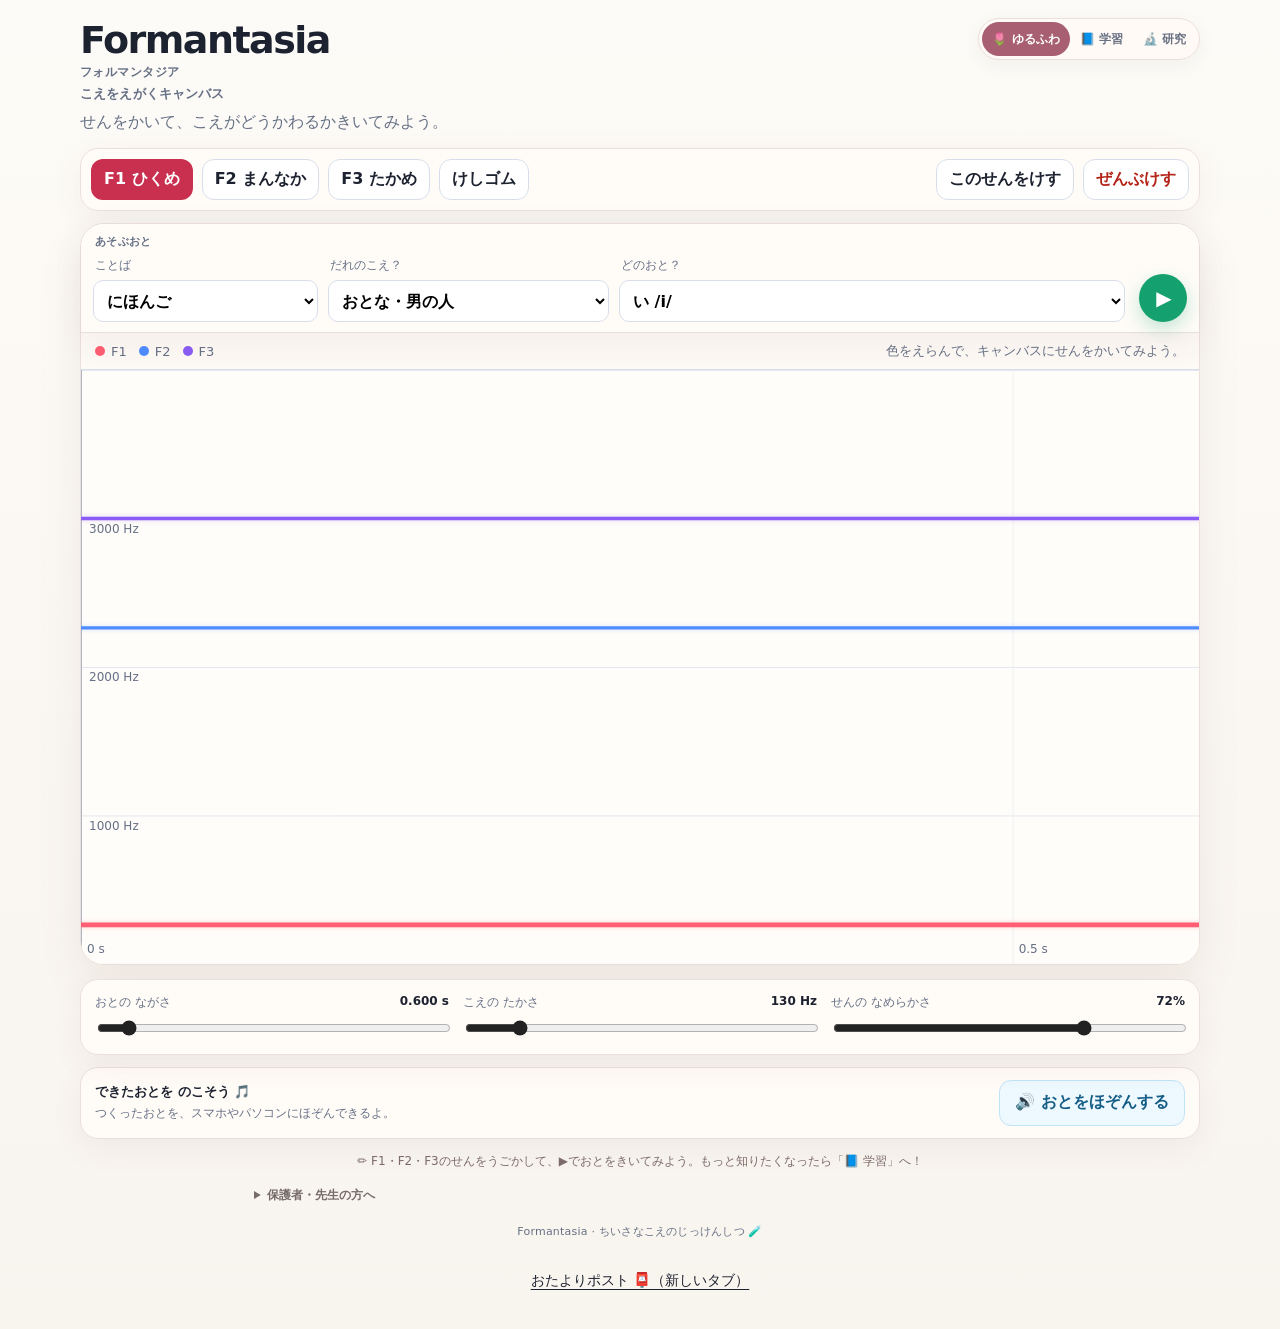
==== index.html @ 7ebbbd6b "Merge 4bb867d19af23948b755861487a369664a6b4935 into 499f94759d09fc030a9a3acdaf9701ba85f3bc8b" ====
<!DOCTYPE html>
<!-- Codex connection test -->
<html lang="ja">
<head>
<meta charset="UTF-8" />
<meta name="viewport" content="width=device-width, initial-scale=1.0" />
<title>Formantasia（フォルマンタジア）— 声をえがくフォルマント・音声学キャンバス</title>
<meta name="description" content="Formantasia（フォルマンタジア）は、F1・F2・F3のフォルマント軌跡を描いて音を聴き、母音や音声学を学べる教育・実験用Webアプリです。" />
<meta name="robots" content="index,follow,max-snippet:-1,max-image-preview:large,max-video-preview:-1" />
<meta name="application-name" content="Formantasia" />
<link rel="canonical" href="https://formantasia.netlify.app/" />
<meta property="og:locale" content="ja_JP" />
<meta property="og:type" content="website" />
<meta property="og:url" content="https://formantasia.netlify.app/" />
<meta property="og:title" content="Formantasia（フォルマンタジア）— 声をえがくキャンバス" />
<meta property="og:description" content="F1・F2・F3を描いて聴く、子どもから大人まで楽しめるフォルマント・音声学Webアプリ。" />
<meta name="twitter:card" content="summary" />
<script type="application/ld+json">
{
  "@context": "https://schema.org",
  "@type": "SoftwareApplication",
  "name": "Formantasia",
  "alternateName": "フォルマンタジア",
  "applicationCategory": "EducationalApplication",
  "operatingSystem": "Web",
  "url": "https://formantasia.netlify.app/",
  "inLanguage": ["ja", "en"],
  "description": "F1・F2・F3のフォルマント軌跡を描いて音を聴き、母音や音声学を学べる教育・実験用Webアプリ。"
}
</script>
<style>
  :root {
    --bg: #f6f7fb;
    --panel: rgba(255,255,255,.9);
    --text: #1d2230;
    --muted: #667085;
    --grid: #d9deea;
    --border: #d8ddea;
    --accent: #111827;
    --f1: #ff5e73;
    --f2: #4f8cff;
    --f3: #8b5cf6;
    --play: #14a06f;
  }

  * { box-sizing: border-box; }
  html, body { margin: 0; min-height: 100%; background: linear-gradient(180deg,#f8f9fc,#f1f4f9); color: var(--text); font-family: Inter, ui-sans-serif, system-ui, -apple-system, BlinkMacSystemFont, "Segoe UI", sans-serif; }
  body { padding: 18px; }

  .app { max-width: 1120px; margin: 0 auto; }
  .public-preview-banner {
    margin:0 0 12px; padding:9px 12px; border:1px solid #d8ddea; border-radius:14px;
    background:rgba(255,255,255,.82); color:#5c6474; font-size:11px; line-height:1.5;
    display:flex; flex-wrap:wrap; gap:6px 10px; align-items:center;
  }
  .public-preview-banner strong { color:#343b49; font-size:11px; letter-spacing:.02em; }
  .public-preview-banner .preview-pill {
    display:inline-flex; align-items:center; padding:3px 7px; border-radius:999px;
    background:#fff8e8; color:#805400; border:1px solid #efd28d; font-weight:800; white-space:nowrap;
  }

  .header { display:flex; justify-content:space-between; align-items:flex-start; gap:16px; margin-bottom:14px; }
  .title h1 { margin:0; font-size: clamp(24px,4vw,38px); letter-spacing:-.04em; }
  .brand-reading { margin-top:2px; color:var(--muted); font-size:12px; font-weight:700; letter-spacing:.04em; }
  .brand-tagline { margin-top:4px; color:var(--muted); font-size:13px; font-weight:700; letter-spacing:.01em; }
  .title p { margin:7px 0 0; color:var(--muted); line-height:1.5; }
  .badge { flex:0 0 auto; font-size:12px; font-weight:700; background:#fff; border:1px solid var(--border); border-radius:999px; padding:7px 10px; box-shadow:0 5px 20px rgba(20,30,55,.05); }
  .header-actions { display:flex; align-items:center; gap:9px; flex-wrap:wrap; justify-content:flex-end; }
  .mode-switch { display:inline-flex; padding:3px; border:1px solid var(--border); border-radius:999px; background:rgba(255,255,255,.9); box-shadow:0 5px 20px rgba(20,30,55,.05); }
  .mode-btn { border:0; box-shadow:none; transform:none!important; border-radius:999px; padding:7px 10px; min-height:34px; font-size:12px; color:#687083; background:transparent; }
  .mode-btn.active { background:#1d2230; color:#fff; }
  .casual-only, .learning-only { display:none; }
  body[data-ui-mode="casual"] .research-only,
  body[data-ui-mode="casual"] .learning-only,
  body[data-ui-mode="casual"] .learning-plus { display:none!important; }
  body[data-ui-mode="casual"] .casual-only { display:revert; }
  body[data-ui-mode="learning"] .casual-only,
  body[data-ui-mode="learning"] .research-only { display:none!important; }
  body[data-ui-mode="learning"] .learning-only { display:revert; }
  body[data-ui-mode="research"] .casual-only,
  body[data-ui-mode="research"] .learning-only { display:none!important; }
  body[data-ui-mode="casual"] .settings { grid-template-columns:repeat(3,minmax(0,1fr)); }
  body[data-ui-mode="learning"] .settings { grid-template-columns:repeat(5,minmax(0,1fr)); }
  body[data-ui-mode="casual"] .canvas-top { padding-top:9px; padding-bottom:9px; }
  .casual-tip { margin:12px auto 0; padding:0 8px; max-width:760px; color:#697184; font-size:12px; line-height:1.7; text-align:center; overflow-wrap:break-word; }


  .toolbar, .settings, .bottom { background:var(--panel); border:1px solid var(--border); border-radius:18px; box-shadow:0 10px 35px rgba(30,42,75,.06); backdrop-filter: blur(10px); }
  .toolbar { display:flex; flex-wrap:wrap; gap:9px; padding:10px; margin-bottom:12px; }
  .selector-bar {
    background:var(--panel); border:1px solid var(--border); border-radius:18px;
    box-shadow:0 10px 35px rgba(30,42,75,.08); padding:10px 12px; margin-bottom:10px;
    display:grid; grid-template-columns:minmax(120px,.8fr) minmax(145px,1fr) minmax(210px,1.8fr) 52px;
    gap:10px; align-items:end; backdrop-filter:blur(12px);
    position:sticky; top:10px; z-index:45;
  }
  .selector-bar::before {
    content:'Voice preset'; grid-column:1 / -1; font-size:11px; font-weight:800;
    letter-spacing:.08em; text-transform:uppercase; color:#667085; margin:0 0 -2px 2px;
  }
  body[data-ui-mode="casual"] .selector-bar::before { content:'あそぶ音'; text-transform:none; letter-spacing:.03em; }
  body[data-ui-mode="learning"] .selector-bar::before { content:'音を選んで、しくみを学ぶ'; text-transform:none; letter-spacing:.03em; }
  .mini-control { min-width:0; }
  .mini-control label { display:block; font-size:12px; color:var(--muted); margin:0 0 6px 2px; }
  .mini-control select { width:100%; min-height:42px; font-weight:700; }
  .selector-actions { display:flex; align-items:flex-end; justify-content:flex-end; }
  .transport-btn {
    width:48px; height:48px; min-width:48px; min-height:48px; padding:0; border-radius:50%;
    display:grid; place-items:center; border:0; background:var(--play); color:#fff;
    box-shadow:0 7px 18px rgba(20,160,111,.25); font-size:20px; line-height:1;
  }
  .transport-btn:hover { transform:translateY(-1px); box-shadow:0 9px 22px rgba(20,160,111,.30); }
  .transport-btn.playing { background:#c84545; box-shadow:0 7px 18px rgba(200,69,69,.22); }
  .transport-icon { transform:translateX(1px); }
  .transport-btn.playing .transport-icon { transform:none; font-size:17px; }
  .wav-download { background:#eef8ff; color:#145d86; border-color:#bfe3f7; }
  .wav-download:disabled { opacity:.58; cursor:wait; transform:none; box-shadow:none; }
  .advanced-panel {
    margin-top:12px; padding:12px; display:flex; flex-wrap:wrap; gap:9px; align-items:center;
    background:var(--panel); border:1px solid var(--border); border-radius:18px;
    box-shadow:0 10px 35px rgba(30,42,75,.05); backdrop-filter:blur(10px);
  }
  .advanced-panel::before { content:'Research tools'; flex:1 1 100%; color:#667085; font-size:10px; font-weight:800; letter-spacing:.08em; text-transform:uppercase; margin:0 2px -2px; }
  .mode-export-panel {
    margin-top:12px; padding:12px 14px; display:flex; flex-wrap:wrap; gap:10px 14px; align-items:center;
    background:var(--panel); border:1px solid var(--border); border-radius:18px;
    box-shadow:0 10px 35px rgba(30,42,75,.05); backdrop-filter:blur(10px);
  }
  .mode-export-copy { flex:1 1 280px; min-width:0; }
  .mode-export-copy strong { display:block; font-size:13px; margin-bottom:3px; }
  .mode-export-copy p { margin:0; color:var(--muted); font-size:11px; line-height:1.55; }
  .mode-export-panel .io-group { flex:0 1 auto; }
  .casual-export-panel {
    display:none; margin-top:12px; padding:12px 14px; align-items:center; gap:12px;
    background:linear-gradient(180deg,#ffffff,#f7fbff); border:1px solid var(--border); border-radius:18px;
    box-shadow:0 10px 35px rgba(30,42,75,.05);
  }
  body[data-ui-mode="casual"] .casual-export-panel { display:flex; }
  .casual-export-copy { flex:1 1 220px; min-width:0; }
  .casual-export-copy strong { display:block; font-size:13px; margin-bottom:3px; }
  .casual-export-copy p { margin:0; color:var(--muted); font-size:11px; line-height:1.55; }
  .casual-download-btn { min-height:46px; padding:10px 15px; white-space:nowrap; }
  .check-wrap { display:flex; align-items:center; gap:8px; min-height:38px; padding:8px 10px; border:1px solid var(--border); background:#fff; border-radius:12px; font-size:13px; font-weight:700; cursor:pointer; user-select:none; }
  .check-wrap input { width:18px; height:18px; accent-color:#111827; }
  .io-group { display:flex; flex-wrap:wrap; gap:8px; }

  button, select, input { font: inherit; }
  button { border:1px solid var(--border); background:#fff; color:var(--text); border-radius:12px; padding:9px 12px; cursor:pointer; font-weight:700; transition:.15s ease; touch-action:manipulation; }
  button:hover { transform:translateY(-1px); box-shadow:0 4px 14px rgba(20,30,55,.08); }
  button:active { transform:translateY(0); }
  button:focus-visible, select:focus-visible, input:focus-visible, summary:focus-visible, a:focus-visible {
    outline:3px solid #1d4ed8; outline-offset:3px;
  }
  button.active { color:#fff; border-color:transparent; }
  .track-btn[data-track="F1"].active { background:#c92f4e; }
  .track-btn[data-track="F2"].active { background:#2563eb; }
  .track-btn[data-track="F3"].active { background:#7c3aed; }
  .eraser.active { background:#343946; color:#fff; border-color:#343946; }
  .play { background:var(--play); color:#fff; border-color:var(--play); }
  .stop { background:#fff4f4; color:#bf3030; border-color:#ffd2d2; }
  .danger { color:#b42318; }
  .spacer { flex:1 1 auto; }

  .canvas-card { background:#fff; border:1px solid var(--border); border-radius:20px; overflow:hidden; box-shadow:0 14px 40px rgba(30,42,75,.07); }
  .canvas-top { display:flex; justify-content:space-between; align-items:center; gap:12px; padding:11px 14px; border-bottom:1px solid var(--border); color:var(--muted); font-size:13px; }
  .legend { display:flex; flex-wrap:wrap; gap:10px 12px; align-items:center; }
  .legend span { display:inline-flex; align-items:center; gap:6px; }
  .dot { width:10px; height:10px; border-radius:50%; display:inline-block; }
  .dot.f1 { background:var(--f1); } .dot.f2 { background:var(--f2); } .dot.f3 { background:var(--f3); }
  .evidence-sep { width:1px; height:16px; background:var(--border); margin:0 1px; }
  .ev-key { font-size:11px; font-weight:800; white-space:nowrap; }
  .ev-key.empirical { color:#08724a; }
  .ev-key.borrowed { color:#8a5900; }
  .ev-key.modeled { color:#667085; letter-spacing:.02em; }
  .evidence-toggle { display:inline-flex; align-items:center; gap:5px; padding:4px 7px; border:1px solid var(--border); border-radius:999px; background:#fff; color:#596174; font-size:11px; font-weight:800; cursor:pointer; user-select:none; }
  .evidence-toggle input { width:14px; height:14px; margin:0; accent-color:#536072; }
  .canvas-wrap { position:relative; width:100%; aspect-ratio: 16 / 8.5; min-height:360px; background:#fbfcff; }
  canvas { position:absolute; inset:0; width:100%; height:100%; touch-action:none; }
  #drawCanvas { cursor:crosshair; }

  .settings { margin-top:12px; padding:14px; display:grid; grid-template-columns:repeat(6,minmax(0,1fr)); gap:14px; }
  .setting { min-width:0; }
  .setting label { display:flex; justify-content:space-between; gap:8px; font-size:12px; color:var(--muted); margin-bottom:7px; }
  .setting strong { color:var(--text); font-variant-numeric:tabular-nums; }
  .setting-note { margin-top:6px; color:var(--muted); font-size:10px; line-height:1.35; }
  .setting input:disabled { opacity:.38; cursor:not-allowed; }
  input[type="range"] { width:100%; accent-color:#222; }
  select { width:100%; border:1px solid var(--border); border-radius:10px; padding:8px 9px; background:#fff; }

  .bottom { margin-top:12px; padding:14px; display:flex; flex-wrap:wrap; gap:10px; align-items:center; }
  .readout { flex:1 1 260px; display:flex; gap:16px; flex-wrap:wrap; font-variant-numeric:tabular-nums; }
  .readout span { color:var(--muted); font-size:13px; }
  .readout b { color:var(--text); margin-left:4px; }
  .hint { color:var(--muted); font-size:12px; line-height:1.5; }

  .learning-card {
    margin-top:12px; padding:14px 16px; background:linear-gradient(180deg,#fff,#fbfcff);
    border:1px solid var(--border); border-radius:18px; box-shadow:0 10px 35px rgba(30,42,75,.045);
  }
  .learning-head { display:flex; justify-content:space-between; gap:12px; align-items:flex-start; margin-bottom:10px; }
  .learning-head strong { font-size:15px; }
  .learning-head p { margin:4px 0 0; color:var(--muted); font-size:12px; line-height:1.5; }
  .learning-preset-badge { flex:0 0 auto; padding:5px 8px; border-radius:999px; background:#f2f5fa; color:#596174; font-size:10px; font-weight:800; }
  .learning-topics { display:flex; flex-wrap:wrap; gap:7px; margin-bottom:10px; }
  .learning-topic { padding:6px 9px; border-radius:999px; font-size:11px; background:#fff; color:#50596b; }
  .learning-topic.active { background:#e9eef8; color:#25344d; border-color:#bfcbe0; }
  .learning-explain { padding:11px 12px; border-radius:13px; background:#f6f8fc; border:1px solid #e3e8f1; }
  .learning-explain h3 { margin:0 0 5px; font-size:14px; }
  .learning-explain p { margin:0; color:#4c5567; font-size:12px; line-height:1.65; }
  .learning-example { margin-top:7px!important; padding-top:7px; border-top:1px dashed #ccd4e0; color:#667085!important; }
  /* Layered learning explanation v1 */
  .learning-explain-block { margin-top:9px; }
  .learning-explain-block:first-of-type { margin-top:7px; }
  .learning-explain-label {
    display:inline-flex; align-items:center; margin-bottom:4px; padding:3px 7px;
    border-radius:999px; background:#e9eef8; color:#43516a; font-size:9.5px; font-weight:900;
  }
  .learning-explain-block.try .learning-explain-label { background:#edf8f3; color:#35624e; }
  .learning-explain-block.precise .learning-explain-label { background:#f3f0fa; color:#5b4d75; }
  .learning-explain-block.try { padding:9px 10px; border-radius:11px; background:#fbfdfc; border:1px solid #e1eee7; }
  .learning-explain-block.precise { padding-top:9px; border-top:1px dashed #ccd4e0; }
  .learning-explain-block.precise p { color:#5a6475; }
  .learning-popover-kicker {
    display:inline-block; margin:7px 0 3px; padding:2px 6px; border-radius:999px;
    background:#eef2f8; color:#657087; font-size:9px; font-weight:900;
  }
  .learning-popover-title + .learning-popover-kicker { margin-top:2px; }
  .learning-popover-example { margin-top:0!important; padding-top:0!important; border-top:0!important; }

  /* Sourced learning glossary v1 */
  .learning-source { margin-top:10px; padding-top:9px; border-top:1px solid #e1e6ef; color:#667085; font-size:10.5px; line-height:1.58; }
  .learning-source-heading { display:block; margin-bottom:5px; color:#4d576b; font-size:10.5px; font-weight:900; }
  .learning-source-list { margin:0; padding-left:18px; }
  .learning-source-list li { margin:4px 0; padding-left:1px; }
  .learning-source a, .learning-popover-source a { color:#315fc4; text-decoration:none; font-weight:700; }
  .learning-source a:hover, .learning-popover-source a:hover { text-decoration:underline; }
  .learning-source-sep { margin:0 4px; color:#a0a7b4; }
  .learning-citation-note { margin-top:5px!important; color:#667085!important; font-size:9.5px!important; line-height:1.45!important; }
  .info-dot {
    display:inline-grid; place-items:center; width:27px; height:27px; min-width:27px; min-height:27px;
    margin:-5px 0 -5px 5px; padding:0; border-radius:50%; border:1px solid #aebbd0;
    color:#465673; background:#fff; font-size:13px; line-height:1; font-weight:900; cursor:pointer;
    vertical-align:middle; box-shadow:0 2px 7px rgba(36,54,88,.10); transform:none!important;
  }
  .info-dot:hover { background:#eef3fa; border-color:#8fa1be; box-shadow:0 4px 10px rgba(36,54,88,.14); }
  .info-dot:focus-visible { outline:3px solid #1d4ed8; outline-offset:3px; }
  .info-dot[aria-expanded="true"] { background:#e7eefb; border-color:#7f94b8; color:#253b61; }

  .learning-popover {
    position:fixed; z-index:120; width:min(320px,calc(100vw - 24px)); padding:12px 44px 12px 14px;
    border:1px solid #d5ddeb; border-radius:15px; background:rgba(255,255,255,.98);
    box-shadow:0 16px 42px rgba(28,42,71,.18); backdrop-filter:blur(12px);
    opacity:0; transform:translateY(5px) scale(.985); pointer-events:none;
    transition:opacity .22s ease, transform .22s ease; color:var(--text);
  }
  .learning-popover.visible { opacity:1; transform:translateY(0) scale(1); pointer-events:auto; }
  .learning-popover-close {
    position:absolute; top:8px; right:8px; width:30px; height:30px; min-width:30px; min-height:30px;
    display:grid; place-items:center; padding:0; border-radius:50%; border:1px solid #cfd7e5;
    background:#fff; color:#344054; font-size:20px; line-height:1; font-weight:700; box-shadow:none;
  }
  .learning-popover-close:hover { background:#eef3fa; transform:none; box-shadow:none; }
  .learning-popover-title { display:block; margin:0 0 5px; font-size:13px; }
  .learning-popover-text, .learning-popover-example { margin:0; font-size:11.5px; line-height:1.6; color:#515c70; }
  .learning-popover-example { margin-top:7px; padding-top:7px; border-top:1px dashed #d2d9e5; color:#687489; }
  .learning-popover-source { margin-top:8px; padding-top:7px; border-top:1px solid #e1e6ef; color:#667085; font-size:9.8px; line-height:1.5; }
  .learning-popover-deep {
    margin-top:9px; padding:6px 9px; border-radius:10px; border:1px solid #d8e0ed;
    background:#f7f9fc; color:#44516a; font-size:10.5px; font-weight:800; box-shadow:none;
  }
  .learning-popover-deep:hover { background:#eef3fa; transform:none; box-shadow:none; }
  @media (prefers-reduced-motion: reduce) {
    .learning-popover { transition:none; }
  }

  .provenance-card { margin:12px 0; padding:14px 16px; background:#fff; border:1px solid var(--border); border-radius:18px; box-shadow:0 10px 35px rgba(30,42,75,.05); }
  .prov-head { display:flex; align-items:center; flex-wrap:wrap; gap:9px; margin-bottom:8px; }
  .prov-head strong { font-size:15px; }
  .confidence { display:inline-flex; align-items:center; border-radius:999px; padding:5px 9px; font-size:11px; font-weight:800; border:1px solid; }
  .confidence.a { background:#edfdf5; color:#08724a; border-color:#a8e8cb; }
  .confidence.b { background:#fff8e8; color:#8a5900; border-color:#f2d18a; }
  .confidence.c { background:#fff1f1; color:#a13636; border-color:#efb4b4; }
  .confidence.custom { background:#f1f3f7; color:#4d5566; border-color:#d3d8e2; }
  .prov-grid { display:grid; grid-template-columns:110px 1fr; gap:6px 12px; font-size:12px; line-height:1.55; }
  .prov-grid .k { color:var(--muted); font-weight:700; }
  .prov-grid .v { color:var(--text); }
  .prov-grid a, .references a { color:#315fc4; text-decoration:none; }
  .prov-grid a:hover, .references a:hover { text-decoration:underline; }
  .prov-summary { margin:8px 0 12px; padding:10px 12px; border-radius:12px; background:#f6f8fc; color:#3f4758; font-size:13px; line-height:1.55; }
  .evidence-wrap { margin:10px 0 12px; }
  .evidence-wrap h3 { margin:0 0 7px; font-size:13px; }
  .evidence-table { width:100%; border-collapse:separate; border-spacing:0; overflow:hidden; border:1px solid var(--border); border-radius:12px; font-size:12px; }
  .evidence-table th, .evidence-table td { padding:8px 10px; text-align:left; vertical-align:top; border-bottom:1px solid var(--border); }
  .evidence-table tr:last-child td { border-bottom:0; }
  .evidence-table th { background:#f7f8fb; color:var(--muted); font-size:11px; }
  .evidence-table td:first-child { font-weight:750; width:24%; }
  .evidence-table td:nth-child(2) { width:18%; white-space:nowrap; font-weight:800; }
  .ev-empirical { color:#08724a; }
  .ev-partial, .ev-borrowed, .ev-hybrid { color:#8a5900; }
  .ev-synthetic { color:#b23b32; }
  .ev-unknown { color:#7b4c97; }
  .ev-canvas { color:#536072; }
  .approx-box { margin:10px 0 12px; padding:11px 12px; border:1px solid #f2c46d; border-left:4px solid #e2a21a; border-radius:12px; background:#fff9e9; color:#654600; font-size:12px; line-height:1.6; }
  .approx-box strong { display:block; margin-bottom:3px; color:#754e00; font-size:13px; }
  .preset-state { margin:7px 0 12px; display:flex; align-items:center; flex-wrap:wrap; gap:8px; padding:7px 10px; border:1px solid var(--border); border-radius:10px; background:#f5f7fa; }
  .preset-state.initial { background:#edfdf5; border-color:#b8e8d1; }
  .preset-state.edited { background:#fff8e8; border-color:#efd28d; }
  .preset-state.custom { background:#f3f4f7; border-color:#d8dce5; }
  .preset-state-text { color:#3b6551; font-size:12px; font-weight:800; }
  .preset-state.edited .preset-state-text, .modified-note { color:#8a5900; font-size:12px; font-weight:800; }
  .preset-state.custom .preset-state-text { color:#596174; }
  .modified-note { display:none; }
  .reset-preset { display:none; padding:6px 9px; font-size:11px; background:#fff; color:#805400; border-color:#e8c777; margin-left:auto; }
  .reset-preset:disabled { color:#8a91a0; border-color:#d8dce5; background:#fafbfc; cursor:not-allowed; }
  .evidence-switch { margin:-4px 0 12px; display:flex; align-items:center; flex-wrap:wrap; gap:8px; padding:8px 10px; border:1px solid #cfe0ff; border-radius:10px; background:#f3f7ff; color:#2f4a7a; font-size:12px; font-weight:700; line-height:1.5; }
  .evidence-switch[hidden] { display:none; }
  .evidence-switch-btn { margin-left:auto; padding:6px 10px; font-size:12px; background:#fff; color:#2f5fb3; border-color:#a9c4f5; }

  .references { margin:16px 0 30px; padding:16px 18px; background:#fff; border:1px solid var(--border); border-radius:18px; color:#394050; font-size:12px; line-height:1.6; }
  .references summary { cursor:pointer; font-weight:800; color:var(--text); font-size:14px; }
  .references ol { padding-left:22px; }
  .references li { margin:8px 0; }
  .research-note { margin-top:10px; padding:10px 12px; border-radius:12px; background:#f6f8fc; color:#5d6575; }
  .site-signature { margin:18px 0 8px; text-align:center; color:#667085; font-size:11px; letter-spacing:.02em; }

  @media (max-width: 920px) {
    .settings { grid-template-columns:repeat(2,minmax(0,1fr)); }
  }
  @media (max-width: 640px) {
    .evidence-table th:nth-child(2), .evidence-table td:nth-child(2) { width:auto; }
    .evidence-table th, .evidence-table td { padding:7px 8px; }
    .evidence-table td:first-child { width:28%; }
  }

  /* Beginner vowel comparison experiment */
  /* Unified same-vowel condition row */
  .beginner-compare { margin:10px 0 14px; }
  .compare-launch { display:none; }
  .compare-toggle {
    border:1px solid #d8dff0; background:#fff; color:var(--text); border-radius:999px;
    padding:9px 15px; font-weight:800; cursor:pointer; box-shadow:0 4px 14px rgba(34,53,94,.08);
  }
  .compare-toggle:hover { transform:translateY(-1px); }
  .compare-panel {
    margin-top:9px; border:1px solid #dfe5f2; background:linear-gradient(180deg,#fff,#f8faff);
    border-radius:18px; padding:14px; box-shadow:0 8px 24px rgba(34,53,94,.08);
  }
  .compare-head { display:flex; justify-content:space-between; gap:12px; align-items:flex-start; margin-bottom:10px; }
  .compare-head strong { font-size:15px; }
  .compare-head p { margin:3px 0 0; color:var(--muted); font-size:12px; line-height:1.55; }
  .compare-tabs { display:none; }
  .compare-tab { border:1px solid #d8dff0; background:#fff; border-radius:999px; padding:7px 11px; font-weight:800; cursor:pointer; }
  .compare-tab.active { background:#202b45; border-color:#202b45; color:#fff; }
  .compare-intro { margin:0 0 10px; font-size:12px; line-height:1.65; color:#505b72; }
  .compare-choices { display:grid; grid-template-columns:repeat(5,minmax(118px,1fr)); gap:8px; overflow-x:auto; padding-bottom:3px; }
  .compare-choice {
    text-align:left; border:1px solid #dce3f1; background:#fff; border-radius:14px; padding:11px;
    cursor:pointer; min-height:82px; display:flex; flex-direction:column; gap:6px; justify-content:center;
  }
  .compare-choice:hover { border-color:#aebbd8; transform:translateY(-1px); }
  .compare-choice.active { outline:2px solid #6a7fae; border-color:#6a7fae; background:#f6f8ff; }
  .compare-choice .kicker { font-size:10px; font-weight:900; color:#667085; letter-spacing:.03em; }
  .compare-choice strong { font-size:14px; }
  .compare-choice .desc { display:none; }
  .compare-choice .metric { font-size:11px; font-weight:800; color:#34415f; }
  .compare-choice .listen { font-size:11px; font-weight:900; color:#536b9e; }
  .compare-note { margin:9px 0 0; font-size:10.5px; line-height:1.55; color:#667085; }
  body[data-ui-mode="research"] .beginner-compare { display:block; }

  @media (max-width: 720px) {
    .compare-choices { grid-template-columns:repeat(5,minmax(118px,1fr)); }
    .compare-choice { min-height:76px; }
  }

  @media (max-width: 820px) {
    body { padding:10px; padding-bottom:184px; }
    .header { align-items:flex-start; flex-direction:column; gap:9px; }
    .header-actions { max-width:none; width:100%; justify-content:flex-start; }
    .badge { display:none; }
    .mode-btn { padding:6px 9px; font-size:11px; white-space:nowrap; }
    .canvas-wrap { min-height:420px; aspect-ratio:auto; height:58vh; max-height:620px; }
    .selector-bar {
      position:fixed; left:10px; right:10px; top:auto; bottom:10px; z-index:50; margin:0 auto;
      max-width:calc(1120px - 20px); padding:9px;
      grid-template-columns:.76fr .9fr 1.25fr 48px; gap:6px;
      border-radius:16px; box-shadow:0 14px 40px rgba(20,30,55,.20);
    }
    .selector-bar::before { display:none; }
    .mini-control label { font-size:10px; margin-bottom:4px; white-space:nowrap; overflow:hidden; text-overflow:ellipsis; }
    .mini-control select { min-height:40px; padding:7px 7px; font-size:11px; }
    .selector-actions { grid-column:auto; align-self:end; }
    .transport-btn { width:44px; height:44px; min-width:44px; min-height:44px; }
  }

  @media (max-width: 520px) {
    .settings { grid-template-columns:1fr; }
    .toolbar button { flex:1 1 auto; }
    .spacer { display:none; }
    .selector-bar { grid-template-columns:.72fr .84fr 1.18fr 44px; }
    body[data-ui-mode="casual"] .settings, body[data-ui-mode="learning"] .settings { grid-template-columns:1fr; }
    .learning-head { flex-direction:column; }
    .advanced-panel .check-wrap, .advanced-panel .io-group { flex:1 1 100%; }
    .advanced-panel .io-group button { flex:1 1 auto; }
    .mode-export-panel .io-group { flex:1 1 100%; }
    .mode-export-panel .io-group button { flex:1 1 auto; }
    .casual-export-panel { flex-direction:column; align-items:stretch; }
    .casual-download-btn { width:100%; }
  }


  /* Design polish v1 — 2026-09-17
     Warm casual mode, canvas-as-hero hierarchy, mobile two-row controller,
     readable type scale, and compact Research Preview. */
  .public-preview-compact {
    margin:0 0 10px; padding:7px 10px; border:1px solid rgba(216,221,234,.8);
    border-radius:12px; background:rgba(255,255,255,.58); color:#667085;
    font-size:12px; line-height:1.55;
  }
  .public-preview-compact summary { width:max-content; max-width:100%; cursor:pointer; font-weight:800; color:#697184; }
  .public-preview-compact summary:hover { color:#404756; }
  .public-preview-compact p { margin:7px 2px 2px; max-width:760px; }
  body[data-ui-mode="research"] .public-preview-compact { display:none; }

  .canvas-hero {
    position:relative; margin:0 0 14px; border:1px solid var(--border); border-radius:24px;
    background:#fff; box-shadow:0 18px 46px rgba(30,42,75,.10);
    transition:box-shadow .18s ease, border-color .18s ease;
  }
  .canvas-hero .selector-bar {
    margin:0; border:0; border-radius:23px 23px 0 0; border-bottom:1px solid var(--border);
    box-shadow:none; background:rgba(255,255,255,.94); position:sticky; top:10px; z-index:45;
  }
  .canvas-hero .canvas-card { border:0; border-radius:0 0 23px 23px; box-shadow:none; overflow:hidden; }
  .canvas-hero .canvas-top { background:rgba(249,250,253,.72); }
  .canvas-hero .canvas-wrap { min-height:380px; }
  .canvas-hero:focus-within { box-shadow:0 20px 52px rgba(30,42,75,.13); }

  .canvas-empty-hint {
    position:absolute; left:50%; top:50%; z-index:4; width:min(420px,78%);
    transform:translate(-50%,-50%); text-align:center; color:#9b837d;
    font-size:14px; font-weight:700; line-height:1.7; pointer-events:none;
    opacity:0; visibility:hidden; transition:opacity .18s ease, transform .18s ease;
  }
  .canvas-empty-hint.is-visible { opacity:1; visibility:visible; transform:translate(-50%,-50%) scale(1); }
  .canvas-empty-hint-mark { display:block; margin-bottom:5px; font-size:20px; opacity:.8; }

  body[data-ui-mode="casual"] {
    background:linear-gradient(180deg,#fdfbf7,#f8f4ee);
  }
  body[data-ui-mode="casual"] .toolbar,
  body[data-ui-mode="casual"] .settings,
  body[data-ui-mode="casual"] .bottom,
  body[data-ui-mode="casual"] .selector-bar,
  body[data-ui-mode="casual"] .casual-export-panel {
    background:rgba(255,252,248,.94); border-color:#eadfda;
    box-shadow:0 10px 32px rgba(112,82,68,.065);
  }
  body[data-ui-mode="casual"] .mode-switch { background:rgba(255,250,246,.96); border-color:#eadfda; }
  body[data-ui-mode="casual"] .mode-btn.active { background:#a85f71; color:#fff; }
  body[data-ui-mode="casual"] .canvas-hero {
    border-color:#eadfda; background:#fffdf9; box-shadow:0 18px 46px rgba(112,82,68,.09);
  }
  body[data-ui-mode="casual"] .canvas-hero:focus-within { box-shadow:0 20px 52px rgba(112,82,68,.12); }
  body[data-ui-mode="casual"] .canvas-hero .selector-bar {
    background:rgba(255,252,248,.96); border-bottom-color:#eadfda;
  }
  body[data-ui-mode="casual"] .canvas-hero .canvas-card { background:#fffdf9; }
  body[data-ui-mode="casual"] .canvas-hero .canvas-top { background:rgba(253,249,245,.82); }
  body[data-ui-mode="casual"] .canvas-wrap { background:#fffdf9; }
  body[data-ui-mode="casual"] .casual-tip { color:#7c6b68; }
  body[data-ui-mode="casual"] .public-preview-compact {
    background:rgba(255,252,248,.62); border-color:#eadfda; color:#7c706c;
  }

  /* Readability: explanatory and interactive text should not be metadata-sized. */
  .mode-export-copy p, .casual-export-copy p { font-size:12px; line-height:1.6; }
  .ev-key, .evidence-toggle { font-size:12px; }
  .advanced-panel::before { font-size:11px; }
  .reset-preset { padding:7px 10px; font-size:12px; }
  .setting-note { font-size:11px; line-height:1.45; }
  .compare-choice .kicker { font-size:11px; }
  .compare-choice .metric, .compare-choice .listen { font-size:12px; }
  .compare-note { font-size:11.5px; line-height:1.6; }
  .learning-source, .learning-source-heading { font-size:11.5px; }
  .learning-citation-note { font-size:10.5px!important; }
  .learning-popover-kicker { font-size:10px; }
  .learning-popover-text, .learning-popover-example { font-size:12px; }
  .learning-popover-source { font-size:10.5px; }
  .learning-popover-deep { font-size:11.5px; }

  @media (prefers-reduced-motion: reduce) {
    .canvas-hero, .canvas-empty-hint { transition:none; }
  }

  @media (max-width:820px) {
    body { padding-bottom:210px; }
    .mode-btn { padding:7px 10px; font-size:12px; white-space:nowrap; }
    .canvas-hero { border-radius:20px; }
    .canvas-hero .canvas-card { border-radius:19px; }
    .canvas-hero .selector-bar {
      position:fixed; left:10px; right:10px; top:auto; bottom:10px; z-index:50; margin:0 auto;
      max-width:calc(1120px - 20px); padding:10px; border:1px solid var(--border); border-radius:18px;
      grid-template-columns:minmax(0,.85fr) minmax(0,1.15fr) 48px;
      grid-template-rows:auto auto; gap:7px 8px;
      box-shadow:0 14px 40px rgba(20,30,55,.20);
    }
    body[data-ui-mode="casual"] .canvas-hero .selector-bar { border-color:#eadfda; }
    .canvas-hero .selector-bar::before { display:none; }
    .canvas-hero .selector-bar .mini-control:nth-of-type(1) { grid-column:1; grid-row:1; }
    .canvas-hero .selector-bar .mini-control:nth-of-type(2) { grid-column:2 / 4; grid-row:1; }
    .canvas-hero .selector-bar .mini-control:nth-of-type(3) { grid-column:1 / 3; grid-row:2; }
    .canvas-hero .selector-bar .selector-actions { grid-column:3; grid-row:2; align-self:end; }
    .mini-control label { font-size:11px; margin-bottom:4px; white-space:nowrap; overflow:hidden; text-overflow:ellipsis; }
    .mini-control select { min-height:42px; padding:7px 9px; font-size:12px; }
  }

  @media (max-width:520px) {
    .canvas-hero .selector-bar { left:8px; right:8px; bottom:8px; padding:9px; gap:6px 7px; }
    .canvas-hero .transport-btn { width:44px; height:44px; min-width:44px; min-height:44px; }
  }


  /* Casual guardian research note — 2026-09-17
     Keep research transparency for adults without interrupting children's play. */
  body[data-ui-mode="casual"] .public-preview-compact {
    display:none!important;
  }
  .casual-guardian-note {
    display:none;
    margin:14px auto 0;
    max-width:780px;
    padding:0 4px;
    color:var(--muted);
    font-size:12px;
    line-height:1.7;
  }
  body[data-ui-mode="casual"] .casual-guardian-note {
    display:block;
  }
  .casual-guardian-note summary {
    width:max-content;
    max-width:100%;
    cursor:pointer;
    font-weight:800;
    color:#766b68;
  }
  .casual-guardian-note p {
    margin:8px 0 0;
  }

</style>
</head>
<body data-ui-mode="casual">
<div class="app">
  <div class="public-preview-banner research-only" role="note" aria-label="Research preview notice">
    <span class="preview-pill">Research Preview</span>
    <strong>Development Version</strong>
    <span>教育・実験用。プリセットには公表された文献値とアプリによるモデル区間が含まれます。この研究モードでは、各プリセットの根拠と近似方法を確認できます。</span>
  </div>
  <details class="public-preview-compact">
    <summary>Research Preview ⓘ</summary>
    <p>Formantasiaは現在開発中の教育・実験用アプリです。プリセットには公表された文献値とアプリによるモデル区間が含まれます。詳しい根拠は🔬研究モードで確認できます。</p>
  </details>
  <div class="header">
    <div class="title">
      <h1>Formantasia</h1>
      <div class="brand-reading">フォルマンタジア</div>
      <div class="brand-tagline">声をえがくキャンバス · Draw Your Voice</div>
      <p class="casual-only">線を描いて、声のひびきがどう変わるか聴いてみよう。</p>
      <p class="learning-only">描いて、聴いて、意味を知るモード。F1・F2・F3や帯域幅、Qを触りながら学べます。</p>
      <p class="research-only">横＝時間、縦＝Hz。F1・F2・F3を手描きし、文献値・モデル区間・帯域幅まで確認できます。</p>
    </div>
    <div class="header-actions">
      <div class="mode-switch" role="group" aria-label="表示モード">
        <button id="casualModeBtn" class="mode-btn active" type="button" aria-pressed="true">🌷 ゆるふわ</button>
        <button id="learningModeBtn" class="mode-btn" type="button" aria-pressed="false">📘 学習</button>
        <button id="researchModeBtn" class="mode-btn" type="button" aria-pressed="false">🔬 研究</button>
      </div>
    </div>
  </div>

  <div class="toolbar" role="group" aria-label="描画ツール">
    <button class="track-btn active" data-track="F1" type="button" aria-pressed="true"><span class="casual-only">F1 低め</span><span class="learning-plus">F1 を描く</span></button>
    <button class="track-btn" data-track="F2" type="button" aria-pressed="false"><span class="casual-only">F2 まんなか</span><span class="learning-plus">F2 を描く</span></button>
    <button class="track-btn" data-track="F3" type="button" aria-pressed="false"><span class="casual-only">F3 高め</span><span class="learning-plus">F3 を描く</span></button>
    <button id="eraserBtn" class="eraser" type="button" aria-pressed="false">消しゴム</button>
    <div class="spacer"></div>
    <button id="clearCurrent"><span class="casual-only">この線を消す</span><span class="learning-plus">現在の線を消す</span></button>
    <button id="clearAll" class="danger">全部消す</button>
  </div>

  <section class="canvas-hero" aria-label="声をえがくキャンバス">
  <div class="selector-bar" aria-label="Voice preset controls">
    <div class="mini-control">
      <label for="presetLanguage"><span class="casual-only">ことば</span><span class="learning-plus">言語</span></label>
      <select id="presetLanguage">
        <option value="ja">日本語</option>
        <option value="en">English</option>
      </select>
    </div>
    <div class="mini-control">
      <label for="voiceType"><span class="casual-only">だれの声？</span><span class="learning-plus">話者</span></label>
      <select id="voiceType"></select>
    </div>
    <div class="mini-control">
      <label for="vowelPreset"><span class="casual-only">どの音？</span><span class="learning-plus">母音 <span class="research-only" style="font-size:10px;color:var(--muted)">auto</span></span></label>
      <select id="vowelPreset"></select>
    </div>
    <div class="selector-actions" aria-label="再生・停止">
      <button id="transportBtn" class="transport-btn" type="button" title="再生" aria-label="再生" aria-pressed="false"><span class="transport-icon">▶</span></button>
    </div>
  </div>


  <div class="canvas-card">
    <div class="canvas-top">
      <div class="legend" aria-label="Formant and evidence legend">
        <span><i class="dot f1"></i>F1</span>
        <span><i class="dot f2"></i>F2</span>
        <span><i class="dot f3"></i>F3</span>
        <i class="evidence-sep learning-plus" aria-hidden="true"></i>
        <span class="ev-key empirical learning-plus" title="文献から直接使っている測定値・群平均">● 実測</span>
        <span class="ev-key borrowed learning-plus" title="別条件・別研究・単母音などから借用した文献値">△ 借用</span>
        <span class="ev-key modeled learning-plus" title="アプリが補間・保持・時間方向へ表示した区間">┄ モデル</span>
        <label class="evidence-toggle learning-plus" title="キャンバス上のデータ根拠表示を切り替えます"><input id="showEvidenceToggle" type="checkbox" checked />根拠表示</label>
      </div>
      <div><span class="casual-only">線を選んで、キャンバスを自由になぞってみよう。</span><span class="learning-only">●実測・△借用・┄モデルを見ながら、線と音の関係を確かめよう。</span><span class="research-only">線をクリックするとF1/F2/F3を選択。ドラッグすればそのまま編集できます。</span></div>
    </div>
    <div class="canvas-wrap" id="canvasWrap">
      <canvas id="gridCanvas"></canvas>
      <canvas id="drawCanvas"></canvas>
      <div id="canvasEmptyHint" class="canvas-empty-hint casual-only" aria-hidden="true">
        <span class="canvas-empty-hint-mark">✏️</span>
        <span>ここに線をかいて、声のひびきを聴いてみよう</span>
      </div>
    </div>
  </div>
  </section>

  <section class="beginner-compare" id="beginnerCompareWrap" hidden aria-label="同じ母音のくらべ聴き">
    <div class="compare-launch">
      <button class="compare-toggle" id="compareToggleBtn" type="button" aria-expanded="false">🔬 同じ母音をくらべてみる</button>
    </div>
    <div class="compare-panel" id="comparePanel" hidden>
      <div class="compare-head">
        <div>
          <strong id="compareTitle">同じ母音をくらべてみよう</strong>
          <p>同じ母音を、条件だけ変えてワンタップで比較できます。</p>
        </div>
      </div>
      <div class="compare-tabs" role="group" aria-label="比較テーマ">
        <button class="compare-tab active" type="button" data-compare-theme="context">どこで言う？</button>
        <button class="compare-tab" type="button" data-compare-theme="length">短い？長い？</button>
      </div>
      <p class="compare-intro" id="compareIntro"></p>
      <div class="compare-choices" id="compareChoices"></div>
      <p class="compare-note">※ 小さい差は耳だけでは分かりにくいことがあります。必要ならグラフと実測durationも一緒に確認できます。</p>
    </div>
  </section>

  <div class="settings">
    <div class="setting">
      <label><span>再生時間</span><strong id="durationValue">0.60 s</strong></label>
      <input id="duration" type="range" min="0.04" max="8" step="0.001" value="0.600" aria-label="再生時間" />
    </div>
    <div class="setting">
      <label><span><span class="casual-only">声の高さ</span><span class="learning-plus">基本周波数 F0 <button class="info-dot learning-only" type="button" data-learn-topic="f0" aria-label="F0を変えるとどうなる？" aria-expanded="false">i</button></span></span><strong id="f0Value">140 Hz</strong></label>
      <input id="f0" type="range" min="70" max="500" step="1" value="140" aria-label="声の高さ・基本周波数 F0" />
    </div>
    <div class="setting research-only">
      <label><span>最大周波数</span><strong id="maxHzValue">4000 Hz</strong></label>
      <input id="maxHz" type="range" min="2500" max="6000" step="250" value="4000" aria-label="最大周波数" />
    </div>
    <div class="setting learning-plus">
      <label><span>帯域幅モード <button class="info-dot learning-only" type="button" data-learn-topic="bandwidth" aria-label="帯域幅モードを変えるとどうなる？" aria-expanded="false">i</button></span><strong id="bandwidthModeValue">Empirical</strong></label>
      <select id="bandwidthMode" aria-label="帯域幅モード">
        <option value="empirical">Empirical bandwidth</option>
        <option value="manual">Manual Q</option>
      </select>
      <div class="setting-note" id="bandwidthInfo">日本語成人男性ではMokhtari–Tanaka (2000) のB1–B3平均を使用。</div>
    </div>
    <div class="setting learning-plus">
      <label><span>Manual Q <button class="info-dot learning-only" type="button" data-learn-topic="q" aria-label="Qを変えるとどうなる？" aria-expanded="false">i</button></span><strong id="qValue">Q 10</strong></label>
      <input id="q" type="range" min="2" max="25" step="1" value="10" aria-label="Manual Q" />
      <div class="setting-note">Empirical bandwidth時は無効。Qは各時点で F/B から自動計算。</div>
    </div>
    <div class="setting">
      <label><span>手ブレ補正</span><strong id="stabilizeValue">72%</strong></label>
      <input id="stabilize" type="range" min="0" max="100" step="1" value="72" aria-label="手ブレ補正" />
    </div>
  </div>

  <div class="bottom learning-plus">
    <div class="readout">
      <span>時刻 <b id="timeReadout">0.00 s</b></span>
      <span>F1 <b id="f1Readout">—</b></span>
      <span>F2 <b id="f2Readout">—</b></span>
      <span>F3 <b id="f3Readout">—</b></span>
    </div>
    <div class="hint learning-only">F1・F2・F3は声道の共鳴の位置。線を動かして、数値と聞こえ方がどう一緒に変わるか試してみよう。</div>
    <div class="hint research-only">※ 教育・実験用の簡易フォルマントシンセ。Empirical bandwidthではB1–B3を保持し、各時点のQをF/Bから自動計算します。WAVも同じ合成設定で48 kHz / 16-bit PCMレンダリングします。</div>
  </div>

  <section class="mode-export-panel learning-plus" id="modeExportPanel" aria-label="保存・書き出し・読み込み">
    <div class="mode-export-copy">
      <strong><span class="learning-only">📥 保存・読み込み</span><span class="research-only">Export / import</span></strong>
      <p class="learning-only">いまの音をWAV、F1〜F3のデータをCSV、Praat用スクリプトとして保存できます。CSVを読み込んで続きから触ることもできます。</p>
      <p class="research-only">現在の合成音・F1〜F3軌跡を保存し、CSVデータを読み込めます。</p>
    </div>
    <div class="io-group">
      <button id="downloadWavBtn" class="wav-download" title="現在の合成音を48 kHz / 16-bit PCM WAVで保存"><span class="learning-only">WAVを保存</span><span class="research-only">WAV書き出し</span></button>
      <button id="exportPraat"><span class="learning-only">Praat用に保存</span><span class="research-only">Praatへ書き出し</span></button>
      <button id="exportCsv"><span class="learning-only">CSVを保存</span><span class="research-only">CSV書き出し</span></button>
      <button id="importCsvBtn"><span class="learning-only">CSVを読み込む</span><span class="research-only">CSV読込</span></button>
      <input id="importCsv" type="file" accept=".csv,.txt" hidden />
    </div>
  </section>

  <section class="casual-export-panel casual-only" id="casualExportPanel" aria-label="音を保存">
    <div class="casual-export-copy">
      <strong>できた音をのこしておこう 🎵</strong>
      <p>いま作った音をWAVファイルでスマホやパソコンに保存できます。</p>
    </div>
    <button id="casualDownloadWavBtn" class="wav-download casual-download-btn" type="button" title="いま作った音をWAVファイルで保存">🔊 おとを保存する</button>
  </section>

  <div class="casual-tip casual-only">✏️ F1・F2・F3を好きに曲げて、▶ で聴き比べよう。学習モードでは、F1/F2/F3や音のしくみも確かめられます。</div>

  <section class="learning-card learning-only" id="learningCard" aria-label="音声学ミニ解説">
    <div class="learning-head">
      <div>
        <strong>📘 触ってわかる音声学</strong>
        <p>まずひとことでつかんで、触って確かめて、必要なら少し正確に。</p>
      </div>
      <span class="learning-preset-badge" id="learningPresetBadge">文献値を読み込み中…</span>
    </div>
    <div class="learning-topics" role="group" aria-label="学ぶ用語">
      <button class="learning-topic" type="button" data-learn-topic="f0">F0</button>
      <button class="learning-topic active" type="button" data-learn-topic="f1">F1</button>
      <button class="learning-topic" type="button" data-learn-topic="f2">F2</button>
      <button class="learning-topic" type="button" data-learn-topic="f3">F3</button>
      <button class="learning-topic" type="button" data-learn-topic="formant">フォルマント</button>
      <button class="learning-topic" type="button" data-learn-topic="resonance">共鳴</button>
      <button class="learning-topic" type="button" data-learn-topic="hz">Hz</button>
      <button class="learning-topic" type="button" data-learn-topic="spectrogram">スペクトログラム</button>
      <button class="learning-topic" type="button" data-learn-topic="sourcefilter">音源–フィルタ</button>
      <button class="learning-topic" type="button" data-learn-topic="praat">Praat</button>
      <button class="learning-topic" type="button" data-learn-topic="bandwidth">Bandwidth</button>
      <button class="learning-topic" type="button" data-learn-topic="q">Q</button>
      <button class="learning-topic" type="button" data-learn-topic="empirical">Empirical</button>
      <button class="learning-topic" type="button" data-learn-topic="evidence">● △ ┄</button>
    </div>
    <div class="learning-explain" aria-live="polite">
      <h3 id="learningExplainTitle">F1（第1フォルマント）</h3>
      <div class="learning-explain-block one">
        <span class="learning-explain-label">ひとことで</span>
        <p id="learningExplainText">母音の「口の開き」に強く関わる、いちばん低いフォルマントです。</p>
      </div>
      <div class="learning-explain-block try">
        <span class="learning-explain-label">触ってみよう</span>
        <p id="learningExplainExample">F1の線だけ上下に動かして、聞こえ方を比べてみよう。</p>
      </div>
      <div class="learning-explain-block precise">
        <span class="learning-explain-label">もう少し正確に</span>
        <p id="learningExplainPrecise">F1は第1フォルマントの中心周波数です。母音の高さと強く関係しますが、舌の位置だけで一対一に決まる値ではありません。</p>
      </div>
      <div class="learning-source" id="learningExplainSources" aria-label="この用語の出典"></div>
      <p class="learning-citation-note">本文は出典を踏まえたFormantasiaによる要約です。原文の直接引用ではありません。</p>
    </div>
  </section>

  <div class="advanced-panel research-only" aria-label="Advanced and export controls">
    <label class="check-wrap" title="ONにするとF1・F2・F3が交差しないように制限します。">
      <input id="orderedToggle" type="checkbox" checked />
      <span>F1 &lt; F2 &lt; F3 の順序を保つ</span>
    </label>
    <label class="check-wrap" id="regionalEvidenceWrap" title="Jacewicz et al. (2011) のWisconsin親世代男性について公表された20/35/50/65/80%時点のF1/F2平均値を使用します。/aɪ aʊ ɔɪ/のみ。F3はLee et al. (2014) のendpoint間を補間するため、完全に同一研究の軌跡ではありません。">
      <input id="bestEvidenceToggle" type="checkbox" />
      <span>5点実測F1/F2を使う（Jacewicz 2011・WI成人男性）</span>
    </label>
  </div>

  <div class="provenance-card research-only" id="provenanceCard">
    <div class="prov-head">
      <strong id="provTitle">このプリセットの根拠</strong>
      <span class="confidence custom" id="provConfidence">Custom</span>
    </div>
    <div class="preset-state initial" id="presetState">
      <span class="preset-state-text" id="presetStateText">✓ プリセットの初期状態です（F1–F3 / F0 / 帯域幅モード / Manual Q / 再生時間）。</span>
      <span class="modified-note" id="modifiedNote">✎ プリセットから変更されています。F1–F3 / F0 / 帯域幅モード / Manual Q / 再生時間のいずれかが初期状態と異なります。</span>
      <button class="reset-preset" id="resetPresetBtn" type="button" title="F1–F3・F0・帯域幅モード・Manual Q・再生時間をプリセット初期状態に戻します。最大周波数と手ブレ補正は保持します。">↶ プリセットに戻す</button>
    </div>
    <div class="prov-summary" id="provSummary">この線が、どこまで文献値でどこからモデルなのかを表示します。</div>
    <div class="evidence-switch" id="evidenceSwitch" hidden>
      <span id="evidenceSwitchText"></span>
      <button class="evidence-switch-btn" id="evidenceSwitchBtn" type="button" aria-controls="bestEvidenceToggle"></button>
    </div>

    <div class="evidence-wrap" id="evidenceWrap">
      <h3>わかっていること / まだ足りないデータ</h3>
      <table class="evidence-table" aria-label="プリセットのデータ根拠">
        <thead><tr><th>項目</th><th>状態</th><th>このプリセットで使っているもの</th></tr></thead>
        <tbody id="provEvidenceBody"></tbody>
      </table>
    </div>

    <div class="approx-box" id="provApproxBox" hidden>
      <strong>⚠ なぜ近似・モデルなの？</strong>
      <div id="provApproxText">—</div>
    </div>

    <details class="prov-details">
      <summary style="cursor:pointer;font-size:12px;font-weight:800;color:var(--text);margin-bottom:8px">詳しい出典情報</summary>
      <div class="prov-grid">
        <div class="k">データ出典</div><div class="v" id="provSource">—</div>
        <div class="k">軌跡の作り方</div><div class="v" id="provTrajectory">—</div>
        <div class="k">再利用について</div><div class="v" id="provReuse">—</div>
        <div class="k">参考文献</div><div class="v" id="provRefs">—</div>
      </div>
    </details>

  </div>

  <details class="references research-only">
    <summary>References & data notes</summary>
    <ol>
      <li>Kasuya, H., Suzuki, H., & Kido, K. (1968). 年令，性別による日本語5母音のピッチ周波数とホルマント周波数の変化. <em>日本音響学会誌, 24</em>(6), 355–364. <a href="https://doi.org/10.20697/jasj.24.6_355" target="_blank" rel="noreferrer">doi:10.20697/jasj.24.6_355</a></li>
      <li>Lee, S., Potamianos, A., & Narayanan, S. (1999). Acoustics of children's speech: Developmental changes of temporal and spectral parameters. <em>Journal of the Acoustical Society of America, 105</em>(3), 1455–1468. <a href="https://doi.org/10.1121/1.426686" target="_blank" rel="noreferrer">doi:10.1121/1.426686</a></li>
      <li>Lee, S., Potamianos, A., & Narayanan, S. S. (2014). Developmental acoustic study of American English diphthongs. <em>Journal of the Acoustical Society of America, 136</em>(4), 1880–1894. <a href="https://doi.org/10.1121/1.4894799" target="_blank" rel="noreferrer">doi:10.1121/1.4894799</a></li>
      <li>Mokhtari, P., &amp; Tanaka, K. (2000). <em>A Corpus of Japanese Vowel Formant Patterns</em>. Bulletin of the Electrotechnical Laboratory (ETL), 64, 57–66. Formantasia uses only derived aggregate B1–B3 statistics recomputed from the publicly downloadable 2,750-pattern data; the raw dataset is not embedded. <a href="https://isd.pu-toyama.ac.jp/~parham/sp_FormantDataETL.html" target="_blank" rel="noreferrer">project page</a></li>
      <li>Yazawa, K., &amp; Kondo, M. (2019). Acoustic characteristics of Japanese short and long vowels: Formant displacement effect revisited. <em>Proceedings of ICPhS 2019</em>. Formantasiaの成人短長母音プリセットは、公開された Japanese Vowel Length Acoustic Data v3 の条件別派生平均を使用。 <a href="https://zenodo.org/records/15227304" target="_blank" rel="noreferrer">Zenodo dataset</a></li>
      <li>Hara, I. (2016). <em>An acoustic analysis of vowel sequences in Japanese</em> [Doctoral dissertation, Newcastle University]. <a href="http://hdl.handle.net/10443/3420" target="_blank" rel="noreferrer">Newcastle eTheses</a></li>
      <li>Hillenbrand, J., Getty, L. A., Clark, M. J., & Wheeler, K. (1995). Acoustic characteristics of American English vowels. <em>Journal of the Acoustical Society of America, 97</em>(5), 3099–3111. Formantasia uses only derived group means recomputed from the publicly hosted bigdata.dat (10–80% formant samples); the token table and recordings are not embedded. <a href="https://doi.org/10.1121/1.411872" target="_blank" rel="noreferrer">doi:10.1121/1.411872</a> · <a href="https://github.com/santiagobarreda/hillenbrand_et_al_1995" target="_blank" rel="noreferrer">data mirror</a></li>
      <li>Jacewicz, E., Fox, R. A., & Salmons, J. (2011). Cross-generational vowel change in American English. <em>Language Variation and Change, 23</em>(1), 45–86. <a href="https://doi.org/10.1017/S0954394510000219" target="_blank" rel="noreferrer">doi:10.1017/S0954394510000219</a></li>
      <li>Zhang, M. (2022). <em>Prosodic influences on the acoustics of vowel sequences</em> [Doctoral dissertation, University at Buffalo, State University of New York]. <a href="https://miaozhang.org/mz_dissertation.pdf" target="_blank" rel="noreferrer">PDF</a></li>
      <li>Sun, J., & Hayashi, R. (2025). Acoustic, auditory and articulatory analysis of vowel sequences in Japanese by Chinese learners. <em>Journal of the Phonetic Society of Japan, 29</em>(1), 72–86. <a href="https://doi.org/10.24467/onseikenkyu.29.1_72" target="_blank" rel="noreferrer">doi:10.24467/onseikenkyu.29.1_72</a></li>
    </ol>
    <div class="research-note"><strong>信頼レベル：</strong> A = 公表された数値平均を直接転記 / B = 実測アンカー＋合成補間、または複数資料を明示的に組み合わせたモデル / C = 成人データ等を借用した近似。<br><strong>暫定版の原則：</strong> 論文に公表された平均値・公開資料だけを使用。CID / North Texas 等の非公開または研究者間提供の可能性がある raw audio はこの版には含めていません。Mokhtari & Tanaka (2000) の成人男性帯域幅は、公開2,750-patternデータを独立再集計した母音別派生統計（B1–B3 mean/SD, n=550）だけを実装し、原raw行は同梱していません。キャンバス上では ●=実測、△=借用、┄=アプリモデルとして視覚的に区別します。単母音の横線は実測時系列ではなくdisplay-onlyです。Hillenbrand et al. (1995) の公開bigdata.datは、英語の成人男性・成人女性 /eɪ/ /oʊ/ について、10–80%（10%刻み）のF1–F3群平均を再集計した派生統計だけを研究モードの実測オプションとして実装しています（0–10% / 80–100%は最寄り実測点の保持＝アプリモデル）。同資料の子ども（10–12歳）データは、7歳児プリセットとは年齢群が異なるため使用していません。原1,668行と音声は同梱していません。</div>
  </details>
  <details class="casual-guardian-note">
    <summary>保護者・先生の方へ</summary>
    <p>
      Formantasiaは教育・実験用の開発中アプリです。プリセットには、公表された研究データと、文献をもとにアプリ内でモデル化した値が含まれます。根拠や出典は🔬研究モードで確認できます。
    </p>
  </details>
  <footer class="site-signature">Formantasia · Daddy's little phonetics lab 🧪</footer>
  <footer class="otayori-footer"><a href="https://chibichan-sketchbook.daddyboubakiki.workers.dev/otayori/?app=formantasia" target="_blank" rel="noopener noreferrer" referrerpolicy="no-referrer">おたよりポスト 📮（新しいタブ）</a></footer>
</div>

<script>
(() => {
  const gridCanvas = document.getElementById('gridCanvas');
  const drawCanvas = document.getElementById('drawCanvas');
  const gctx = gridCanvas.getContext('2d');
  const dctx = drawCanvas.getContext('2d');
  const wrap = document.getElementById('canvasWrap');

  const COLORS = { F1:'#ff5e73', F2:'#4f8cff', F3:'#8b5cf6' };
  const tracks = { F1:[], F2:[], F3:[] }; // each point = {t,hz}
  let activeTrack = 'F1';
  let mode = 'draw';
  let drawing = false;
  let lastPoint = null;
  let cssW = 0, cssH = 0;
  let playCursorT = null;
  let raf = null;
  let audio = null;
  let pointerDownPos = null;
  let pendingLineSelection = false;
  let lastLoadedPreset = { language:'ja', voice:'male', key:'i' };
  let presetDirty = false;
  let currentMeta = null;
  let currentEvidence = null; // immutable visual provenance for the currently loaded preset
  let lastDuration = 0.600;

  const durationEl = document.getElementById('duration');
  const f0El = document.getElementById('f0');
  const maxHzEl = document.getElementById('maxHz');
  const qEl = document.getElementById('q');
  const bandwidthModeEl = document.getElementById('bandwidthMode');
  const stabilizeEl = document.getElementById('stabilize');
  const orderedToggle = document.getElementById('orderedToggle');
  const bestEvidenceToggle = document.getElementById('bestEvidenceToggle');
  const regionalEvidenceWrap = document.getElementById('regionalEvidenceWrap');
  const voiceTypeEl = document.getElementById('voiceType');
  const presetLanguageEl = document.getElementById('presetLanguage');
  const vowelPresetEl = document.getElementById('vowelPreset');
  const durationValue = document.getElementById('durationValue');
  const f0Value = document.getElementById('f0Value');
  const maxHzValue = document.getElementById('maxHzValue');
  const qValue = document.getElementById('qValue');
  const bandwidthModeValue = document.getElementById('bandwidthModeValue');
  const bandwidthInfo = document.getElementById('bandwidthInfo');
  const stabilizeValue = document.getElementById('stabilizeValue');

  const timeReadout = document.getElementById('timeReadout');
  const f1Readout = document.getElementById('f1Readout');
  const f2Readout = document.getElementById('f2Readout');
  const f3Readout = document.getElementById('f3Readout');
  const provTitle = document.getElementById('provTitle');
  const provConfidence = document.getElementById('provConfidence');
  const provSummary = document.getElementById('provSummary');
  const provEvidenceBody = document.getElementById('provEvidenceBody');
  const provApproxBox = document.getElementById('provApproxBox');
  const provApproxText = document.getElementById('provApproxText');
  const provSource = document.getElementById('provSource');
  const provTrajectory = document.getElementById('provTrajectory');
  const provReuse = document.getElementById('provReuse');
  const provRefs = document.getElementById('provRefs');
  const presetStateText = document.getElementById('presetStateText');
  const modifiedNote = document.getElementById('modifiedNote');
  const resetPresetBtn = document.getElementById('resetPresetBtn');
  const evidenceSwitch = document.getElementById('evidenceSwitch');
  const evidenceSwitchText = document.getElementById('evidenceSwitchText');
  const evidenceSwitchBtn = document.getElementById('evidenceSwitchBtn');
  const showEvidenceToggle = document.getElementById('showEvidenceToggle');
  const transportBtn = document.getElementById('transportBtn');
  const casualModeBtn = document.getElementById('casualModeBtn');
  const learningModeBtn = document.getElementById('learningModeBtn');
  const researchModeBtn = document.getElementById('researchModeBtn');
  const beginnerCompareWrap = document.getElementById('beginnerCompareWrap');
  const compareToggleBtn = document.getElementById('compareToggleBtn');
  const comparePanel = document.getElementById('comparePanel');
  const compareTitle = document.getElementById('compareTitle');
  const compareIntro = document.getElementById('compareIntro');
  const compareChoices = document.getElementById('compareChoices');
  const learningCard = document.getElementById('learningCard');
  const learningPresetBadge = document.getElementById('learningPresetBadge');
  const learningExplainTitle = document.getElementById('learningExplainTitle');
  const learningExplainText = document.getElementById('learningExplainText');
  const learningExplainExample = document.getElementById('learningExplainExample');
  const learningExplainPrecise = document.getElementById('learningExplainPrecise');
  let learningTopic = 'f1';
  let uiMode = 'casual';
  let compareTheme = 'context';
  let compareOpen = false;
  let compareBaseVowel = 'a';
  let compareCurrentKey = null;

  function duration() { return Number(durationEl.value); }
  function maxHz() { return Number(maxHzEl.value); }
  function stabilizeAmount(){ return Number(stabilizeEl.value) / 100; }
  function isOrdered(){ return orderedToggle.checked; }
  function clamp(v,a,b){ return Math.max(a,Math.min(b,v)); }
  function tToX(t){ return (t / duration()) * cssW; }
  function xToT(x){ return clamp(x / cssW, 0, 1) * duration(); }
  function hzToY(hz){ return cssH - (hz / maxHz()) * cssH; }
  function yToHz(y){ return clamp((cssH - y) / cssH, 0, 1) * maxHz(); }


  const REFS = {
    kasuya: '<a href="https://doi.org/10.20697/jasj.24.6_355" target="_blank" rel="noreferrer">Kasuya, Suzuki & Kido (1968)</a>',
    lee99: '<a href="https://doi.org/10.1121/1.426686" target="_blank" rel="noreferrer">Lee, Potamianos & Narayanan (1999)</a>',
    lee14: '<a href="https://doi.org/10.1121/1.4894799" target="_blank" rel="noreferrer">Lee, Potamianos & Narayanan (2014)</a>',
    hillenbrand: '<a href="https://doi.org/10.1121/1.411872" target="_blank" rel="noreferrer">Hillenbrand, Getty, Clark & Wheeler (1995)</a>',
    mokhtari: '<a href="https://isd.pu-toyama.ac.jp/~parham/sp_FormantDataETL.html" target="_blank" rel="noreferrer">Mokhtari & Tanaka (2000)</a>',
    hara: '<a href="http://hdl.handle.net/10443/3420" target="_blank" rel="noreferrer">Hara (2016)</a>',
    jacewicz: '<a href="https://doi.org/10.1017/S0954394510000219" target="_blank" rel="noreferrer">Jacewicz, Fox & Salmons (2011)</a>',
    zhang: '<a href="https://miaozhang.org/mz_dissertation.pdf" target="_blank" rel="noreferrer">Zhang (2022)</a>',
    sun: '<a href="https://doi.org/10.24467/onseikenkyu.29.1_72" target="_blank" rel="noreferrer">Sun & Hayashi (2025)</a>'
  };

  const VOICE_OPTIONS = {
    ja:[['male','成人男性'],['female','成人女性'],['child','子ども（7–12歳・男女まとめ）']],
    en:[['male','成人男性（25–50歳）'],['female','成人女性（25–50歳）'],['boy7','7歳 男児'],['girl7','7歳 女児']]
  };
  const VOICE_DEFAULTS = {
    ja:{ male:{f0:130,minMaxHz:4000}, female:{f0:220,minMaxHz:4500}, child:{f0:280,minMaxHz:5000} },
    en:{ male:{f0:134,minMaxHz:4000}, female:{f0:227,minMaxHz:4500}, boy7:{f0:266,minMaxHz:5000}, girl7:{f0:277,minMaxHz:5000} }
  };
  const SYNTH_DEFAULTS = { q:10, duration:0.600 };

  // Mokhtari & Tanaka (2000): pooled adult-male Japanese bandwidths.
  // Recomputed in Formantasia from all 2,750 publicly downloadable patterns:
  // 5 speakers × 5 vowels × 22 words × 5 steady-state frames; n=550 per vowel.
  // Only derived aggregate means/SDs are embedded here; the raw 2,750-row dataset is NOT embedded.
  const JA_MT_BW = {
    i:{B1:{mean:67.3015,sd:33.3615},B2:{mean:130.3044,sd:86.4209},B3:{mean:144.8449,sd:77.3506}},
    e:{B1:{mean:64.7927,sd:41.6428},B2:{mean:97.1773,sd:49.8648},B3:{mean:257.4331,sd:137.7762}},
    a:{B1:{mean:181.9040,sd:70.2421},B2:{mean:116.6993,sd:69.8946},B3:{mean:221.5351,sd:141.6524}},
    o:{B1:{mean:61.3018,sd:31.9213},B2:{mean:113.5298,sd:61.1193},B3:{mean:133.5805,sd:88.8350}},
    u:{B1:{mean:54.5236,sd:24.3765},B2:{mean:129.2793,sd:77.7793},B3:{mean:134.8278,sd:105.9723}}
  };

  function japanesePairForKey(key){
    return {ai:['a','i'],ae:['a','e'],au:['a','u'],ao:['a','o'],oi:['o','i'],ui:['u','i'],ei:['e','i'],ou:['o','u']}[key] || null;
  }
  function empiricalBandwidthAvailable(lang=presetLanguageEl.value,key=vowelPresetEl.value,voice=voiceTypeEl.value){
    if(lang!=='ja' || voice!=='male') return false;
    return Boolean(JA_MT_BW[key] || japanesePairForKey(key));
  }
  function usingEmpiricalBandwidth(){
    return bandwidthModeEl.value==='empirical' && empiricalBandwidthAvailable();
  }
  function bandwidthForVowel(vowelKey, formantName){
    const bKey='B'+formantName.slice(1);
    const row=JA_MT_BW[vowelKey];
    return row && row[bKey] && row[bKey].mean != null ? row[bKey].mean : null;
  }
  function bandwidthSdForVowel(vowelKey, formantName){
    const bKey='B'+formantName.slice(1);
    const row=JA_MT_BW[vowelKey];
    return row && row[bKey] && row[bKey].sd != null ? row[bKey].sd : null;
  }
  function bandwidthAt(name,t){
    const hz=interpolate(name,t);
    if(hz==null) return null;
    if(!usingEmpiricalBandwidth()) return hz/Math.max(1,Number(qEl.value));
    const key=vowelPresetEl.value;
    if(JA_MT_BW[key]) return bandwidthForVowel(key,name);
    const pair=japanesePairForKey(key);
    if(!pair) return hz/Math.max(1,Number(qEl.value));
    const [fromKey,toKey]=pair;
    const b0=bandwidthForVowel(fromKey,name), b1=bandwidthForVowel(toKey,name);
    if(b0==null || b1==null) return hz/Math.max(1,Number(qEl.value));
    const p=clamp(t/Math.max(duration(),1e-6),0,1);
    const a0=JA_VV_TIMING.v1, a1=a0+JA_VV_TIMING.transition;
    let z=0;
    if(p<=a0) z=0;
    else if(p>=a1) z=1;
    else { const u=(p-a0)/(a1-a0); z=u*u*(3-2*u); }
    return b0+(b1-b0)*z;
  }
  function qAt(name,t){
    const hz=interpolate(name,t);
    const bw=bandwidthAt(name,t);
    return (hz!=null && bw>0) ? clamp(hz/bw,0.2,80) : Math.max(1,Number(qEl.value));
  }
  function bandwidthEvidenceText(key=vowelPresetEl.value){
    if(!empiricalBandwidthAvailable()) return `Manual Q ${Number(qEl.value)}（この話者群には実測帯域幅プリセット未収録）`;
    if(JA_MT_BW[key]){
      return ['F1','F2','F3'].map(name=>{
        const n=name.slice(1), m=bandwidthForVowel(key,name), sd=bandwidthSdForVowel(key,name);
        return `B${n} ${m.toFixed(2)}±${sd.toFixed(2)} Hz`;
      }).join(' / ') + '（Mokhtari–Tanaka 2000; n=550/母音）';
    }
    const pair=japanesePairForKey(key);
    return `${pair[0]}→${pair[1]} の単母音B1–B3平均をV1/transition/V2に合わせてアプリが補間（endpoint empirical / interior modeled）`;
  }
  function updateBandwidthUI(){
    const available=empiricalBandwidthAvailable();
    const opt=bandwidthModeEl.querySelector('option[value="empirical"]');
    if(opt) opt.disabled=!available;
    if(!available && bandwidthModeEl.value==='empirical') bandwidthModeEl.value='manual';
    const empirical=usingEmpiricalBandwidth();
    qEl.disabled=empirical;
    bandwidthModeValue.textContent=empirical?'Empirical':'Manual Q';
    qValue.textContent=empirical?'auto F/B':'Q '+qEl.value;
    bandwidthInfo.textContent=empirical
      ? (JA_MT_BW[vowelPresetEl.value]
          ? 'Mokhtari–Tanaka (2000) の成人男性B1–B3平均。Qは各時点のF/B。'
          : 'Mokhtari–Tanaka単母音B1–B3を両端に使い、VV内部はアプリ補間。')
      : (available?'Manual Qを使用。Empirical bandwidthへ切替可能。':'この話者群の実測帯域幅は未収録のためManual Q。');
  }

  function presetDuration(lang,key,voice=voiceTypeEl.value){
    const yk=YK2019_PRESETS.get(key);
    if(lang==='ja' && yk) return yk.duration_ms.mean/1000;
    if(lang==='en' && EN_DIPH[voice] && EN_DIPH[voice][key]) return EN_DIPH[voice][key].duration;
    return SYNTH_DEFAULTS.duration;
  }

  function applyPresetAudioDefaults(lang,key){
    const cfg=VOICE_DEFAULTS[lang][voiceTypeEl.value];
    f0El.value=cfg.f0;
    qEl.value=SYNTH_DEFAULTS.q;
    bandwidthModeEl.value=empiricalBandwidthAvailable(lang,key,voiceTypeEl.value)?'empirical':'manual';
    const d=presetDuration(lang,key,voiceTypeEl.value);
    durationEl.value=d.toFixed(3);
    lastDuration=d;
    updateBandwidthUI();
    updateLabels();
  }

  // Kasuya, Suzuki & Kido (1968), Table 2. Hz.
  const JA_MONO = {
    male:{
      i:{F1:263,F2:2263,F3:3000}, e:{F1:475,F2:1738,F3:2400}, a:{F1:775,F2:1163,F3:2713},
      o:{F1:550,F2:838,F3:2625}, u:{F1:363,F2:1300,F3:2350}
    },
    female:{
      i:{F1:325,F2:2725,F3:3475}, e:{F1:483,F2:2317,F3:2983}, a:{F1:888,F2:1363,F3:3050},
      o:{F1:483,F2:925,F3:3000}, u:{F1:375,F2:1675,F3:2688}
    },
    child:{
      i:{F1:393,F2:3215,F3:3860}, e:{F1:659,F2:2468,F3:3574}, a:{F1:1072,F2:1609,F3:3699},
      o:{F1:593,F2:1077,F3:3597}, u:{F1:428,F2:1537,F3:3323}
    }
  };

  // Lee et al. (1999), Tables II–III. Hz. ARPABET order: aa ae ah ao eh er ih iy uh uw.
  const EN_MONO = {
    male:{
      aa:{F1:723,F2:1204,F3:2496}, ae:{F1:669,F2:1725,F3:2532}, ah:{F1:610,F2:1288,F3:2557}, ao:{F1:601,F2:929,F3:2599},
      eh:{F1:590,F2:1707,F3:2549}, er:{F1:471,F2:1265,F3:1612}, ih:{F1:458,F2:1851,F3:2588}, iy:{F1:292,F2:2266,F3:2930},
      uh:{F1:501,F2:1269,F3:2466}, uw:{F1:342,F2:1185,F3:2411}
    },
    female:{
      aa:{F1:894,F2:1459,F3:2950}, ae:{F1:787,F2:2078,F3:2916}, ah:{F1:740,F2:1609,F3:2957}, ao:{F1:726,F2:1079,F3:2986},
      eh:{F1:694,F2:2057,F3:3005}, er:{F1:543,F2:1481,F3:1884}, ih:{F1:532,F2:2183,F3:3064}, iy:{F1:360,F2:2757,F3:3291},
      uh:{F1:595,F2:1522,F3:2887}, uw:{F1:412,F2:1388,F3:2804}
    },
    boy7:{
      aa:{F1:984,F2:1536,F3:3137}, ae:{F1:882,F2:2441,F3:3344}, ah:{F1:815,F2:1642,F3:3515}, ao:{F1:812,F2:1223,F3:3354},
      eh:{F1:794,F2:2412,F3:3440}, er:{F1:634,F2:1637,F3:2253}, ih:{F1:579,F2:2602,F3:3533}, iy:{F1:425,F2:3002,F3:3618},
      uh:{F1:624,F2:1542,F3:3499}, uw:{F1:449,F2:1700,F3:3205}
    },
    girl7:{
      aa:{F1:1067,F2:1647,F3:3493}, ae:{F1:1023,F2:2433,F3:3410}, ah:{F1:846,F2:1723,F3:3425}, ao:{F1:853,F2:1279,F3:3569},
      eh:{F1:856,F2:2428,F3:3458}, er:{F1:686,F2:1740,F3:2490}, ih:{F1:608,F2:2642,F3:3482}, iy:{F1:467,F2:3026,F3:3573},
      uh:{F1:661,F2:1566,F3:3327}, uw:{F1:506,F2:1840,F3:3316}
    }
  };

  // Lee et al. (2014), Tables II–V. Endpoints are group means; durations in seconds.
  const EN_DIPH = {
    male:{
      eI:{duration:.175,from:{F1:506,F2:1936,F3:2686},to:{F1:324,F2:2308,F3:2886}},
      aI:{duration:.167,from:{F1:728,F2:1271,F3:2564},to:{F1:411,F2:2136,F3:2753}},
      aU:{duration:.173,from:{F1:781,F2:1447,F3:2551},to:{F1:567,F2:1142,F3:2659}},
      oU:{duration:.170,from:{F1:599,F2:1439,F3:2823},to:{F1:431,F2:1431,F3:2709}},
      OI:{duration:.282,from:{F1:536,F2:1006,F3:2768},to:{F1:367,F2:2002,F3:2765}}
    },
    female:{
      eI:{duration:.192,from:{F1:577,F2:2245,F3:2909},to:{F1:394,F2:2714,F3:3143}},
      aI:{duration:.173,from:{F1:830,F2:1433,F3:2829},to:{F1:546,F2:2332,F3:2895}},
      aU:{duration:.175,from:{F1:887,F2:1639,F3:2769},to:{F1:613,F2:1192,F3:2876}},
      oU:{duration:.187,from:{F1:622,F2:1245,F3:2843},to:{F1:448,F2:1149,F3:2840}},
      OI:{duration:.307,from:{F1:522,F2:855,F3:2917},to:{F1:421,F2:2281,F3:2947}}
    },
    boy7:{
      eI:{duration:.168,from:{F1:565,F2:2588,F3:3307},to:{F1:465,F2:3133,F3:3749}},
      aI:{duration:.193,from:{F1:850,F2:1565,F3:3302},to:{F1:541,F2:2746,F3:3490}},
      aU:{duration:.176,from:{F1:988,F2:1772,F3:3131},to:{F1:626,F2:1282,F3:3425}},
      oU:{duration:.183,from:{F1:682,F2:1361,F3:3465},to:{F1:480,F2:1308,F3:3445}},
      OI:{duration:.303,from:{F1:575,F2:967,F3:3610},to:{F1:467,F2:2590,F3:3494}}
    },
    girl7:{
      eI:{duration:.186,from:{F1:674,F2:2660,F3:3607},to:{F1:513,F2:3161,F3:3864}},
      aI:{duration:.188,from:{F1:949,F2:1705,F3:3449},to:{F1:599,F2:2860,F3:3576}},
      aU:{duration:.191,from:{F1:1050,F2:1879,F3:3493},to:{F1:699,F2:1421,F3:3514}},
      oU:{duration:.198,from:{F1:707,F2:1476,F3:3576},to:{F1:548,F2:1345,F3:3557}},
      OI:{duration:.318,from:{F1:596,F2:1048,F3:3661},to:{F1:489,F2:2710,F3:3642}}
    }
  };

  // Hara (2016): pooled contextual vowel targets in within-word VV sequences, F1/F2 only.
  const JA_VV_CONTEXT = {
    male:{ i:{F1:360.5,F2:2272.1}, e:{F1:489.5,F2:2023.8}, a:{F1:671.8,F2:1357.1}, o:{F1:482.1,F2:892.5}, u:{F1:385.2,F2:1393.6} },
    female:{ i:{F1:442.6,F2:2665.3}, e:{F1:594.5,F2:2412.9}, a:{F1:833.3,F2:1587.7}, o:{F1:590.1,F2:1056.1}, u:{F1:468.8,F2:1617.4} }
  };
  const JA_VV_TIMING = {v1:.302, transition:.304, v2:.394};

  // Hillenbrand et al. (1995), bigdata.dat. Group means recomputed by Formant Canvas.
  // F1/F2/F3 are sampled at 10–80% of vowel duration in 10% steps.
  // Source bigdata.dat uses "ei" for HAYED; Canvas keeps its existing /eɪ/ key "eI".
  // 0-valued source measurements are missing and were excluded point-wise.
  const HILLENBRAND_1995 = {
    male:{
      eI:{duration:.2672,n:45,points:[
        {p:.10,F1:493.9,F2:2064.4,F3:2671.3},{p:.20,F1:478.8,F2:2089.0,F3:2698.5},
        {p:.30,F1:463.0,F2:2122.0,F3:2710.1},{p:.40,F1:449.7,F2:2154.5,F3:2715.4},
        {p:.50,F1:437.2,F2:2180.6,F3:2727.0},{p:.60,F1:427.7,F2:2204.7,F3:2737.4},
        {p:.70,F1:413.2,F2:2221.8,F3:2740.9},{p:.80,F1:399.6,F2:2229.2,F3:2741.7}
      ]},
      oU:{duration:.2660,n:45,points:[
        {p:.10,F1:525.4,F2:960.5,F3:2448.0},{p:.20,F1:511.1,F2:936.1,F3:2454.9},
        {p:.30,F1:497.6,F2:908.6,F3:2472.1},{p:.40,F1:480.5,F2:884.8,F3:2474.3},
        {p:.50,F1:464.7,F2:865.8,F3:2478.7},{p:.60,F1:454.0,F2:852.1,F3:2477.7},
        {p:.70,F1:444.7,F2:861.6,F3:2466.4},{p:.80,F1:434.6,F2:897.5,F3:2447.9}
      ]}
    },
    female:{
      eI:{duration:.3209,n:48,points:[
        {p:.10,F1:547.8,F2:2483.7,F3:3061.5},{p:.20,F1:534.1,F2:2514.3,F3:3053.3},
        {p:.30,F1:510.2,F2:2539.2,F3:3035.2},{p:.40,F1:493.0,F2:2577.9,F3:3040.8},
        {p:.50,F1:476.4,F2:2611.4,F3:3042.7},{p:.60,F1:463.4,F2:2636.3,F3:3051.9},
        {p:.70,F1:452.4,F2:2672.3,F3:3066.9},{p:.80,F1:446.9,F2:2692.8,F3:3075.8}
      ]},
      oU:{duration:.3267,n:48,points:[
        {p:.10,F1:624.3,F2:1095.6,F3:2803.0},{p:.20,F1:603.0,F2:1078.1,F3:2819.0},
        {p:.30,F1:574.6,F2:1054.4,F3:2833.8},{p:.40,F1:545.9,F2:1020.6,F3:2847.4},
        {p:.50,F1:524.6,F2:1005.6,F3:2852.6},{p:.60,F1:503.3,F2:985.8,F3:2843.5},
        {p:.70,F1:486.2,F2:973.6,F3:2822.9},{p:.80,F1:471.7,F2:996.4,F3:2808.8}
      ]}
    }
  };

  // Jacewicz, Fox & Salmons (2011), Appendix B: Wisconsin parent-generation males, F1/F2 at 20/35/50/65/80%.

  const EN_DIPH_IPA={eI:'eɪ',aI:'aɪ',aU:'aʊ',oU:'oʊ',OI:'ɔɪ'};

  const JACEWICZ_WI_PARENT_MALE = {
    aI:[{p:.20,F1:789,F2:1361},{p:.35,F1:767,F2:1458},{p:.50,F1:696,F2:1623},{p:.65,F1:585,F2:1808},{p:.80,F1:470,F2:1949}],
    OI:[{p:.20,F1:492,F2:855},{p:.35,F1:520,F2:982},{p:.50,F1:533,F2:1293},{p:.65,F1:479,F2:1682},{p:.80,F1:416,F2:1905}],
    aU:[{p:.20,F1:781,F2:1244},{p:.35,F1:749,F2:1170},{p:.50,F1:664,F2:1067},{p:.65,F1:566,F2:968},{p:.80,F1:501,F2:995}]
  };

  const PRESETS = {
    ja:{
      mono:[['i','/i/ い'],['e','/e/ え'],['a','/a/ あ'],['o','/o/ お'],['u','/u/ う']],
      diph:[['ai','/ai/ あい'],['ae','/ae/ あえ'],['au','/au/ あう'],['ao','/ao/ あお'],['oi','/oi/ おい'],['ui','/ui/ うい'],['ei','/ei/ えい'],['ou','/ou/ おう']]
    },
    en:{
      mono:[['iy','/i/ bead'],['ih','/ɪ/ bit'],['eh','/ɛ/ bet'],['ae','/æ/ bat'],['aa','/ɑ/ pot'],['ao','/ɔ/ ball'],['uh','/ʊ/ put'],['uw','/u/ boot'],['ah','/ʌ/ but'],['er','/ɝ/ bird']],
      diph:[['eI','/eɪ/ bait'],['aI','/aɪ/ bite'],['aU','/aʊ/ pout'],['oU','/oʊ/ boat'],['OI','/ɔɪ/ boys']]
    }
  };

  let YK2019_DATA = null;
  let YK2019_PRESETS = new Map();

  function ykContextLabel(p){ return p.context_label==='isolated_word'?'単独語':'文中'; }
  function ykLengthLabel(p){ return p.length==='long'?'長':'短'; }
  function ykOptionLabel(p){
    const shortKana={i:'い',e:'え',a:'あ',o:'お',u:'う'};
    const longKana={i:'いい',e:'ええ',a:'ああ',o:'おお',u:'うう'};
    return p.length==='long' ? `/${p.vowel}ː/ ${longKana[p.vowel]}` : `/${p.vowel}/ ${shortKana[p.vowel]}`;
  }
  function ykMatchingPreset(source, sex){
    if(!source || !YK2019_DATA) return null;
    return YK2019_DATA.presets.find(p=>p.sex===sex && p.context_label===source.context_label && p.length===source.length && p.vowel===source.vowel) || null;
  }

  async function loadYazawaKondoData(){
    try{
      const response=await fetch('data/yazawa_kondo_2019_adult_presets.json',{cache:'force-cache'});
      if(!response.ok) throw new Error(`HTTP ${response.status}`);
      const data=await response.json();
      if(!data || !Array.isArray(data.presets) || data.presets.length!==40) throw new Error('expected 40 presets');
      YK2019_DATA=data;
      YK2019_PRESETS=new Map(data.presets.map(p=>[p.id,p]));
      if(presetLanguageEl.value==='ja') buildPresetOptions(vowelPresetEl.value);
      updateBeginnerCompareVisibility();
    }catch(err){
      console.warn('Yazawa–Kondo presets could not be loaded:',err);
    }
  }

  function cloneTarget(v){ return {F1:v.F1,F2:v.F2,F3:v.F3}; }

  function buildVoiceOptions(preferred=null){
    const lang=presetLanguageEl.value;
    const opts=VOICE_OPTIONS[lang];
    const keep=preferred || voiceTypeEl.value;
    voiceTypeEl.innerHTML='';
    opts.forEach(([value,label])=>{ const o=document.createElement('option'); o.value=value; o.textContent=label; voiceTypeEl.appendChild(o); });
    if(opts.some(x=>x[0]===keep)) voiceTypeEl.value=keep;
    else voiceTypeEl.value=opts[0][0];
  }

  function getJapaneseTarget(key){ return cloneTarget(JA_MONO[voiceTypeEl.value][key]); }
  function getEnglishTarget(key){ return cloneTarget(EN_MONO[voiceTypeEl.value][key]); }

  function buildPresetOptions(preferred=null){
    const lang=presetLanguageEl.value;
    const data=PRESETS[lang];
    let desired=preferred || vowelPresetEl.value;
    const oldYk=YK2019_PRESETS.get(desired);
    if(oldYk && oldYk.sex!==voiceTypeEl.value){
      const translated=ykMatchingPreset(oldYk,voiceTypeEl.value);
      if(translated) desired=translated.id;
    }
    if(lang==='ja' && oldYk) desired=oldYk.vowel;
    vowelPresetEl.innerHTML='';
    const mono=document.createElement('optgroup');
    mono.label=lang==='ja'?'持続母音（Kasuya 1968）':'単母音';
    data.mono.forEach(([value,label])=>{ const o=document.createElement('option'); o.value=value; o.textContent=label; mono.appendChild(o); });
    const diph=document.createElement('optgroup'); diph.label=lang==='ja'?'母音連続 (VV)':'二重母音';
    data.diph.forEach(([value,label])=>{ const o=document.createElement('option'); o.value=value; o.textContent=label; diph.appendChild(o); });
    const researchJapanese=lang==='ja' && uiMode==='research';
    if(lang==='ja' && !researchJapanese) vowelPresetEl.append(mono);
    else vowelPresetEl.append(mono,diph);
    const all=(lang==='ja' && !researchJapanese ? data.mono : [...data.mono,...data.diph]).map(x=>x[0]);

    // Yazawa-Kondo same-vowel conditions live in the comparison row, not the dropdown.
    vowelPresetEl.value=all.includes(desired)?desired:data.mono[0][0];
  }

  const BASIC_JA_VOWELS=['i','e','a','o','u'];
  const BASIC_JA_KANA={i:'い',e:'え',a:'あ',o:'お',u:'う'};

  function compareYkPreset(vowel,context,length){
    if(!YK2019_DATA) return null;
    return YK2019_DATA.presets.find(p=>p.sex===voiceTypeEl.value && p.vowel===vowel && p.context_label===context && p.length===length) || null;
  }

  function currentCompareVowel(){
    const selected=vowelPresetEl.value;
    if(BASIC_JA_VOWELS.includes(selected)) return selected;
    const yk=YK2019_PRESETS.get(selected);
    if(yk) return yk.vowel;
    return BASIC_JA_VOWELS.includes(compareBaseVowel)?compareBaseVowel:'a';
  }

  function compareDurationLabel(preset){
    return preset ? `${Math.round(preset.duration_ms.mean)} ms` : '—';
  }

  function compareChoiceCard(key,title,metric){
    const active=compareCurrentKey===key ? ' active' : '';
    return `<button class="compare-choice${active}" type="button" data-compare-key="${key}" aria-pressed="${compareCurrentKey===key}"><strong>${title}</strong><span class="metric">${metric}</span><span class="listen">▶ 聴く</span></button>`;
  }

  function renderBeginnerCompare(){
    if(!beginnerCompareWrap || beginnerCompareWrap.hidden || !YK2019_DATA) return;
    compareBaseVowel=currentCompareVowel();
    const v=compareBaseVowel, kana=BASIC_JA_KANA[v];
    compareTitle.textContent=`「${kana}」の条件を聴き比べ`;
    compareIntro.textContent='同じ母音のまま、発話条件だけを切り替えます。カードを押すとその条件をすぐ再生します。';

    const isolatedShort=compareYkPreset(v,'isolated_word','short');
    const isolatedLong=compareYkPreset(v,'isolated_word','long');
    const sentenceShort=compareYkPreset(v,'carrier_sentence','short');
    const sentenceLong=compareYkPreset(v,'carrier_sentence','long');
    compareChoices.innerHTML=[
      compareChoiceCard(v,'持続','Kasuya 1968 · 静的平均'),
      isolatedShort ? compareChoiceCard(isolatedShort.id,'単独語・短',compareDurationLabel(isolatedShort)) : '',
      isolatedLong ? compareChoiceCard(isolatedLong.id,'単独語・長',compareDurationLabel(isolatedLong)) : '',
      sentenceShort ? compareChoiceCard(sentenceShort.id,'文中・短',compareDurationLabel(sentenceShort)) : '',
      sentenceLong ? compareChoiceCard(sentenceLong.id,'文中・長',compareDurationLabel(sentenceLong)) : ''
    ].join('');

    compareChoices.querySelectorAll('[data-compare-key]').forEach(btn=>btn.addEventListener('click',()=>{
      const key=btn.dataset.compareKey;
      compareCurrentKey=key;
      stop();
      applyPreset('ja',key);
      renderBeginnerCompare();
      transportBtn.click();
    }));
  }

  function updateBeginnerCompareVisibility(){
    if(!beginnerCompareWrap) return;
    const applicable=uiMode!=='casual' && presetLanguageEl.value==='ja' && ['male','female'].includes(voiceTypeEl.value) && Boolean(YK2019_DATA);
    beginnerCompareWrap.hidden=!applicable;
    if(!applicable){
      comparePanel.hidden=true;
      return;
    }
    compareOpen=true;
    compareBaseVowel=currentCompareVowel();
    comparePanel.hidden=false;
    compareToggleBtn.setAttribute('aria-expanded','true');
    renderBeginnerCompare();
  }

  const EVIDENCE_LABELS = {
    empirical:['✅ 文献値','ev-empirical'],
    partial:['△ 文献を参考','ev-partial'],
    borrowed:['△ 成人値を借用','ev-borrowed'],
    hybrid:['△ 別資料を併用','ev-hybrid'],
    synthetic:['⚠ アプリで合成','ev-synthetic'],
    unknown:['？ 未取得','ev-unknown'],
    canvas:['◇ アプリ設定','ev-canvas']
  };

  function renderEvidence(rows=[]){
    provEvidenceBody.innerHTML='';
    const safeRows=rows.length?rows:[{item:'データ根拠',status:'unknown',detail:'このプリセットには根拠情報が設定されていません。'}];
    safeRows.forEach(row=>{
      const tr=document.createElement('tr');
      const item=document.createElement('td'); item.textContent=row.item;
      const status=document.createElement('td');
      const [label,cls]=EVIDENCE_LABELS[row.status]||EVIDENCE_LABELS.unknown;
      status.textContent=label; status.className=cls;
      const detail=document.createElement('td'); detail.textContent=row.detail;
      tr.append(item,status,detail); provEvidenceBody.appendChild(tr);
    });
  }

  function setMeta(meta){
    currentMeta=meta;
    presetDirty=false;
    provTitle.textContent=meta.title || 'このプリセットの根拠';
    provConfidence.textContent=meta.confidence || 'Custom';
    provConfidence.className='confidence '+(meta.level||'custom');
    provSummary.textContent=meta.summary || 'この線が、どこまで文献値でどこからモデルなのかを表示します。';
    const evidenceRows=[...(meta.evidence || [])];
    if((meta.level||'custom')!=='custom'){
      evidenceRows.push(
        {item:'F0（基本周波数）',status:'canvas',detail:`${Math.round(Number(f0El.value))} Hz（音声合成用デフォルト。現在は文献値としての主張をしていません）`},
        usingEmpiricalBandwidth()
          ? {item:'B1–B3（帯域幅）',status:'empirical',detail:bandwidthEvidenceText()}
          : {item:'Q（フォルマントの鋭さ）',status:'canvas',detail:`Manual Q ${Number(qEl.value)}（音声合成用デフォルト。実測帯域幅値ではありません）`},
        usingEmpiricalBandwidth()
          ? {item:'Qの計算',status:'canvas',detail:'各時点で Qk = Fk / Bk をアプリが自動計算。VV内部のBは単母音endpoint間のモデル補間です。'}
          : {item:'帯域幅',status:'unknown',detail:'このモードでは実測B1–B3を使用せず、bandwidth = F / Manual Q として合成します。'}
      );
    }
    renderEvidence(evidenceRows);
    provApproxText.textContent=meta.whyApprox || '';
    provApproxBox.hidden=!meta.whyApprox;
    provSource.innerHTML=meta.source || '—';
    provTrajectory.innerHTML=meta.trajectory || '—';
    provReuse.innerHTML=meta.reuse || 'Published numeric values; citation required.';
    provRefs.innerHTML=meta.refs || '—';
    modifiedNote.style.display='none';
    const isPreset=(meta.level||'custom')!=='custom';
    resetPresetBtn.style.display=isPreset ? 'inline-block' : 'none';
    resetPresetBtn.disabled=true;
    updateEvidenceSwitch();
    updateLearningPanel();
    if((meta.level||'custom')==='custom'){
      presetState.className='preset-state custom';
      presetStateText.textContent='自由描画データです。文献プリセットとは紐づいていません。';
      presetStateText.style.display='inline';
    }else{
      presetState.className='preset-state initial';
      presetStateText.textContent='✓ プリセットの初期状態です（F1–F3 / F0 / 帯域幅モード / Manual Q / 再生時間）。';
      presetStateText.style.display='inline';
    }
  }

  function markDirty(){
    if(currentMeta && (currentMeta.level||'custom')!=='custom'){
      presetDirty=true;
      presetState.className='preset-state edited';
      presetStateText.style.display='none';
      modifiedNote.style.display='inline';
      resetPresetBtn.style.display='inline-block';
      resetPresetBtn.disabled=false;
      updateLearningPanel();
    } else if(!currentMeta){
      setMeta({title:'Custom drawing',confidence:'Custom',level:'custom',summary:'手描きした独自データです。文献値としての主張はありません。',evidence:[{item:'F1–F3',status:'canvas',detail:'ユーザーが手描きした値'}],source:'User-drawn formant tracks.',trajectory:'No literature claim is made for the current trajectory.',reuse:'User-created data.',refs:'—'});
    }
  }

  function setActiveTrack(name){
    activeTrack=name; mode='draw';
    document.querySelectorAll('.track-btn').forEach(b=>{
      const selected=b.dataset.track===name;
      b.classList.toggle('active',selected);
      b.setAttribute('aria-pressed',String(selected));
    });
    const eraserBtn=document.getElementById('eraserBtn');
    eraserBtn.classList.remove('active');
    eraserBtn.setAttribute('aria-pressed','false');
    render();
  }

  function currentFormantsAt(t){
    return {
      F1:interpolate('F1',t),
      F2:interpolate('F2',t),
      F3:interpolate('F3',t)
    };
  }

  function constrainHz(name,t,hz){
    hz = clamp(hz,80,maxHz()-5);
    if(!isOrdered()) return hz;
    const gap = 35;
    const f = currentFormantsAt(t);
    if(name==='F1'){
      if(f.F2!=null) hz=Math.min(hz,f.F2-gap);
      if(f.F3!=null) hz=Math.min(hz,f.F3-gap*2);
    } else if(name==='F2'){
      if(f.F1!=null) hz=Math.max(hz,f.F1+gap);
      if(f.F3!=null) hz=Math.min(hz,f.F3-gap);
    } else if(name==='F3'){
      if(f.F2!=null) hz=Math.max(hz,f.F2+gap);
      if(f.F1!=null) hz=Math.max(hz,f.F1+gap*2);
    }
    return clamp(hz,80,maxHz()-5);
  }

  function repairOrdering(){
    if(!tracks.F1.length || !tracks.F2.length || !tracks.F3.length) return;
    const n=240, gap=35;
    const rebuilt={F1:[],F2:[],F3:[]};
    for(let i=0;i<=n;i++){
      const t=duration()*i/n;
      const vals=[interpolate('F1',t),interpolate('F2',t),interpolate('F3',t)];
      if(vals.some(v=>v==null)) continue;
      vals.sort((a,b)=>a-b);
      let a=clamp(vals[0],80,maxHz()-2*gap-5);
      let b=clamp(Math.max(vals[1],a+gap),a+gap,maxHz()-gap-5);
      let c=clamp(Math.max(vals[2],b+gap),b+gap,maxHz()-5);
      rebuilt.F1.push({t,hz:a}); rebuilt.F2.push({t,hz:b}); rebuilt.F3.push({t,hz:c});
    }
    tracks.F1=rebuilt.F1; tracks.F2=rebuilt.F2; tracks.F3=rebuilt.F3;
  }

  function nearestTrackAt(x,y,threshold=20){
    const t=xToT(x);
    let best=null, bestDist=Infinity;
    for(const name of ['F1','F2','F3']){
      const hz=interpolate(name,t);
      if(hz==null) continue;
      const dist=Math.abs(hzToY(hz)-y);
      if(dist<bestDist){ bestDist=dist; best=name; }
    }
    return bestDist<=threshold ? best : null;
  }

  function resizeCanvases(){
    const r = wrap.getBoundingClientRect();
    cssW = Math.max(1, r.width);
    cssH = Math.max(1, r.height);
    const dpr = window.devicePixelRatio || 1;
    for (const c of [gridCanvas, drawCanvas]) {
      c.width = Math.round(cssW * dpr);
      c.height = Math.round(cssH * dpr);
      c.style.width = cssW + 'px';
      c.style.height = cssH + 'px';
    }
    gctx.setTransform(dpr,0,0,dpr,0,0);
    dctx.setTransform(dpr,0,0,dpr,0,0);
    render();
  }

  function drawGrid(){
    gctx.clearRect(0,0,cssW,cssH);
    gctx.fillStyle = uiMode==='casual' ? '#fffdf9' : '#fbfcff';
    gctx.fillRect(0,0,cssW,cssH);

    const durationSec = duration();
    const hzMax = maxHz();

    gctx.lineWidth = 1;
    gctx.font = '12px system-ui, sans-serif';
    gctx.textBaseline = 'top';

    const hzStep = hzMax <= 3000 ? 500 : 1000;
    for(let hz=0; hz<=hzMax; hz+=hzStep){
      const y = hzToY(hz);
      gctx.strokeStyle = hz===0 ? '#adb5c6' : '#e3e7ef';
      gctx.beginPath(); gctx.moveTo(0,y+.5); gctx.lineTo(cssW,y+.5); gctx.stroke();
      if (hz>0 && y>6) {
        gctx.fillStyle = '#667085';
        gctx.fillText(hz + ' Hz', 8, y+5);
      }
    }

    const step = durationSec <= 4 ? .5 : 1;
    for(let t=0; t<=durationSec+1e-6; t+=step){
      const x = tToX(t);
      gctx.strokeStyle = t===0 ? '#adb5c6' : '#edf0f5';
      gctx.beginPath(); gctx.moveTo(x+.5,0); gctx.lineTo(x+.5,cssH); gctx.stroke();
      if (x < cssW-36) {
        gctx.fillStyle = '#667085';
        gctx.fillText(t.toFixed(t%1?1:0)+' s', x+6, cssH-20);
      }
    }
  }

  function sortedTrack(name){ return tracks[name].slice().sort((a,b)=>a.t-b.t); }

  function splinePath(ctx, pts){
    if(pts.length < 2) return;
    if(pts.length === 2){
      ctx.moveTo(pts[0].x, pts[0].y);
      ctx.lineTo(pts[1].x, pts[1].y);
      return;
    }
    ctx.moveTo(pts[0].x, pts[0].y);
    for(let i=0; i<pts.length-1; i++){
      const p0 = pts[Math.max(0, i-1)];
      const p1 = pts[i];
      const p2 = pts[i+1];
      const p3 = pts[Math.min(pts.length-1, i+2)];
      const cp1x = p1.x + (p2.x - p0.x) / 6;
      const cp1y = p1.y + (p2.y - p0.y) / 6;
      const cp2x = p2.x - (p3.x - p1.x) / 6;
      const cp2y = p2.y - (p3.y - p1.y) / 6;
      ctx.bezierCurveTo(cp1x, cp1y, cp2x, cp2y, p2.x, p2.y);
    }
  }

  function movingAverage(vals, radius){
    const out = new Array(vals.length);
    for(let i=0;i<vals.length;i++){
      let sum = 0, n = 0;
      for(let j=Math.max(0,i-radius); j<=Math.min(vals.length-1,i+radius); j++){
        if(vals[j] != null){ sum += vals[j]; n++; }
      }
      out[i] = n ? sum/n : null;
    }
    return out;
  }

  function getDisplayPoints(name){
    const pts = sortedTrack(name);
    if(pts.length < 2) return [];

    const sampleN = Math.max(120, Math.round(cssW / 3));
    const dense = [];
    for(let i=0;i<=sampleN;i++) dense.push(interpolateFromPoints(pts, duration()*i/sampleN));

    const radius = Math.round(2 + stabilizeAmount() * 7);
    const smooth = movingAverage(dense, radius);

    const out = [];
    for(let i=0;i<smooth.length;i++){
      if(smooth[i]==null) continue;
      out.push({ x: (i/sampleN)*cssW, y: hzToY(smooth[i]) });
    }
    return out;
  }

  function drawTrack(name, opts={}){
    const pts = getDisplayPoints(name);
    if(pts.length < 2) return;
    const alpha=opts.alpha != null ? opts.alpha : 1;
    const shadow=opts.shadow != null ? opts.shadow : true;
    dctx.save();
    dctx.globalAlpha=alpha;
    dctx.strokeStyle = COLORS[name];
    dctx.lineWidth = name===activeTrack && mode==='draw' ? 4.8 : 3.3;
    dctx.lineJoin = 'round'; dctx.lineCap = 'round';
    if(shadow){ dctx.shadowColor = COLORS[name] + '44'; dctx.shadowBlur = 5; }
    dctx.beginPath();
    splinePath(dctx, pts);
    dctx.stroke();
    dctx.restore();
  }

  function evidencePointXY(point){
    return {x:tToX(duration()*point.p), y:hzToY(point.hz)};
  }

  function drawEvidenceModeledPaths(ghost=false){
    if(uiMode==='casual' || !currentEvidence || !(showEvidenceToggle && showEvidenceToggle.checked)) return;
    for(const name of ['F1','F2','F3']){
      const e=currentEvidence[name];
      if(!(e && e.paths && e.paths.length)) continue;
      for(const path of e.paths){
        if(!path.points || path.points.length<2) continue;
        dctx.save();
        dctx.strokeStyle = ghost ? '#9aa3b2' : '#667085';
        dctx.globalAlpha = ghost ? .42 : .82;
        dctx.lineWidth = ghost ? 3.4 : 2.0;
        dctx.lineCap='round'; dctx.lineJoin='round';
        dctx.setLineDash(ghost ? [7,7] : [6,5]);
        dctx.beginPath();
        path.points.forEach((pt,i)=>{
          const x=tToX(duration()*pt.p), y=hzToY(pt.hz);
          if(i===0) dctx.moveTo(x,y); else dctx.lineTo(x,y);
        });
        dctx.stroke();
        dctx.restore();
      }
    }
  }

  function drawEvidenceMarkers(){
    if(uiMode==='casual' || !currentEvidence || !(showEvidenceToggle && showEvidenceToggle.checked)) return;
    for(const name of ['F1','F2','F3']){
      const e=currentEvidence[name];
      if(!(e && e.markers && e.markers.length)) continue;
      for(const m of e.markers){
        const {x,y}=evidencePointXY(m);
        dctx.save();
        dctx.lineWidth=2;
        if(m.type==='empirical'){
          dctx.fillStyle='#08724a';
          dctx.strokeStyle='#ffffff';
          dctx.beginPath(); dctx.arc(x,y,5.8,0,Math.PI*2); dctx.fill(); dctx.stroke();
          dctx.strokeStyle='#08724a'; dctx.lineWidth=1;
          dctx.beginPath(); dctx.arc(x,y,7.2,0,Math.PI*2); dctx.stroke();
        }else{
          // borrowed / approximate: open triangle, distinguishable without color
          const r=7.2;
          dctx.fillStyle='rgba(255,255,255,.94)'; dctx.strokeStyle='#8a5900';
          dctx.beginPath();
          dctx.moveTo(x,y-r);
          dctx.lineTo(x-r*.9,y+r*.72);
          dctx.lineTo(x+r*.9,y+r*.72);
          dctx.closePath(); dctx.fill(); dctx.stroke();
        }
        dctx.restore();
      }
    }
  }

  function drawEvidenceTimingZones(){
    const zones=currentEvidence ? currentEvidence.timingZones : null;
    if(uiMode==='casual' || !(zones && zones.length) || !(showEvidenceToggle && showEvidenceToggle.checked)) return;
    dctx.save();
    dctx.font='10px system-ui, sans-serif';
    dctx.textBaseline='top';
    for(const z of zones){
      const x0=tToX(duration()*z.p0), x1=tToX(duration()*z.p1);
      dctx.fillStyle=z.kind==='transition'?'rgba(138,89,0,.035)':'rgba(83,96,114,.025)';
      dctx.fillRect(x0,0,Math.max(0,x1-x0),cssH);
      if(z.p0>0){
        dctx.strokeStyle='rgba(102,112,133,.28)'; dctx.lineWidth=1; dctx.setLineDash([3,5]);
        dctx.beginPath(); dctx.moveTo(x0,0); dctx.lineTo(x0,cssH); dctx.stroke();
      }
      if(x1-x0>44){
        dctx.fillStyle='#596174';
        dctx.fillText(z.label,x0+6,7);
      }
    }
    dctx.restore();
  }

  function drawCursor(){
    if(playCursorT==null) return;
    const x = tToX(playCursorT);
    dctx.save();
    dctx.strokeStyle = '#111827'; dctx.lineWidth = 2;
    dctx.setLineDash([6,6]);
    dctx.beginPath(); dctx.moveTo(x,0); dctx.lineTo(x,cssH); dctx.stroke();
    dctx.setLineDash([]);
    dctx.fillStyle = '#111827';
    dctx.beginPath(); dctx.arc(x,12,5,0,Math.PI*2); dctx.fill();
    dctx.restore();
  }

  function updateCanvasEmptyHint(){
    const hint=document.getElementById('canvasEmptyHint');
    if(!hint) return;
    const empty=tracks.F1.length===0 && tracks.F2.length===0 && tracks.F3.length===0;
    hint.classList.toggle('is-visible',empty);
  }

  function render(){
    updateCanvasEmptyHint();
    drawGrid();
    dctx.clearRect(0,0,cssW,cssH);
    const showEvidence=Boolean(uiMode!=='casual' && currentEvidence && (showEvidenceToggle && showEvidenceToggle.checked));
    drawEvidenceTimingZones();
    if(showEvidence && presetDirty) drawEvidenceModeledPaths(true);
    const baseAlpha = showEvidence && !presetDirty ? .52 : 1;
    drawTrack('F1',{alpha:baseAlpha,shadow:!showEvidence || presetDirty});
    drawTrack('F2',{alpha:baseAlpha,shadow:!showEvidence || presetDirty});
    drawTrack('F3',{alpha:baseAlpha,shadow:!showEvidence || presetDirty});
    if(showEvidence && !presetDirty) drawEvidenceModeledPaths(false);
    drawEvidenceMarkers();
    drawCursor();
  }

  function getEventClientPoint(e){
    if(e && e.touches && e.touches.length) return e.touches[0];
    if(e && e.changedTouches && e.changedTouches.length) return e.changedTouches[0];
    return e;
  }

  function getPos(e){
    const r = drawCanvas.getBoundingClientRect();
    const p = getEventClientPoint(e) || {clientX:r.left, clientY:r.top};
    return { x: clamp(p.clientX-r.left,0,r.width), y: clamp(p.clientY-r.top,0,r.height) };
  }

  function removeAround(t, radiusSec){
    markDirty();
    tracks[activeTrack] = tracks[activeTrack].filter(p=>Math.abs(p.t-t)>radiusSec);
  }

  function addOrReplacePoint(arr, t, hz, radius){
    for(let i=arr.length-1;i>=0;i--){
      if(Math.abs(arr[i].t - t) < radius) arr.splice(i,1);
    }
    arr.push({t,hz});
  }

  function addPointFromXY(x,y){
    markDirty();
    const t = xToT(x);
    const rawHz = constrainHz(activeTrack, t, yToHz(y));
    const arr = tracks[activeTrack];
    const pointRadius = duration() / Math.max(cssW, 320) * 1.8;

    if(!lastPoint){
      addOrReplacePoint(arr, t, rawHz, pointRadius);
      lastPoint = { t, hz: rawHz };
      return;
    }

    const follow = 0.42 + (1 - stabilizeAmount()) * 0.43;
    const smoothedHz = lastPoint.hz + (rawHz - lastPoint.hz) * follow;
    const smoothedT = t;

    const dxPx = Math.abs(tToX(smoothedT) - tToX(lastPoint.t));
    const steps = Math.max(1, Math.min(40, Math.ceil(dxPx / 2.2)));

    for(let i=1;i<=steps;i++){
      const a = i / steps;
      const interpT = lastPoint.t + (smoothedT - lastPoint.t) * a;
      const interpHz = lastPoint.hz + (smoothedHz - lastPoint.hz) * a;
      addOrReplacePoint(arr, interpT, interpHz, pointRadius);
    }

    lastPoint = { t: smoothedT, hz: smoothedHz };
  }

  function finalizeTrack(name){
    const pts = sortedTrack(name);
    if(pts.length < 3) return;

    const merged = [];
    for(const p of pts){
      if(!merged.length || Math.abs(p.t - merged[merged.length-1].t) > duration() / Math.max(cssW, 320) * 1.2){
        merged.push({ ...p });
      } else {
        const q = merged[merged.length-1];
        q.hz = (q.hz + p.hz) / 2;
        q.t = (q.t + p.t) / 2;
      }
    }

    const radius = Math.round(1 + stabilizeAmount() * 3);
    const vals = merged.map(p => p.hz);
    const smoothedVals = movingAverage(vals, radius);
    tracks[name] = merged.map((p, i) => ({ t: p.t, hz: smoothedVals[i] != null ? smoothedVals[i] : p.hz }));
  }

  function beginDraw(e){
    if(e && e.cancelable && e.type && e.type.indexOf('touch')===0) e.preventDefault();
    if(drawCanvas.setPointerCapture && e && e.pointerId != null){
      try{ drawCanvas.setPointerCapture(e.pointerId); }catch(err){}
    }
    drawing=true; lastPoint=null;
    const p=getPos(e);
    pointerDownPos=p;
    pendingLineSelection=false;

    if(mode==='erase'){
      removeAround(xToT(p.x), duration()*0.025);
    } else {
      const hit=nearestTrackAt(p.x,p.y,22);
      if(hit){
        setActiveTrack(hit);
        pendingLineSelection=true;
      } else {
        addPointFromXY(p.x,p.y);
      }
    }
    render();
  }

  function continueDraw(e){
    if(!drawing) return;
    if(e && e.cancelable && e.type && e.type.indexOf('touch')===0) e.preventDefault();
    const p=getPos(e);
    if(mode==='erase'){
      removeAround(xToT(p.x), duration()*0.03);
    } else {
      if(pendingLineSelection && pointerDownPos){
        const dx=p.x-pointerDownPos.x, dy=p.y-pointerDownPos.y;
        if(Math.hypot(dx,dy) > 4){
          pendingLineSelection=false;
          addPointFromXY(pointerDownPos.x,pointerDownPos.y);
          addPointFromXY(p.x,p.y);
        }
      } else {
        addPointFromXY(p.x,p.y);
      }
    }
    render();
  }

  const endDraw = function(e){
    if(e && e.cancelable && e.type && e.type.indexOf('touch')===0) e.preventDefault();
    if(mode === 'draw' && !pendingLineSelection) finalizeTrack(activeTrack);
    drawing=false; lastPoint=null; pendingLineSelection=false; pointerDownPos=null; render();
  };

  // Pointer Events are preferred. Older iPad Safari did not support them,
  // so touch/mouse fallbacks are registered only when PointerEvent is absent.
  if(window.PointerEvent){
    drawCanvas.addEventListener('pointerdown',beginDraw);
    drawCanvas.addEventListener('pointermove',continueDraw);
    drawCanvas.addEventListener('pointerup',endDraw);
    drawCanvas.addEventListener('pointercancel',endDraw);
  } else {
    drawCanvas.addEventListener('touchstart',beginDraw,{passive:false});
    drawCanvas.addEventListener('touchmove',continueDraw,{passive:false});
    drawCanvas.addEventListener('touchend',endDraw,{passive:false});
    drawCanvas.addEventListener('touchcancel',endDraw,{passive:false});
    drawCanvas.addEventListener('mousedown',beginDraw);
    window.addEventListener('mousemove',continueDraw);
    window.addEventListener('mouseup',endDraw);
  }

  document.querySelectorAll('.track-btn').forEach(btn=>{
    btn.addEventListener('click',()=>setActiveTrack(btn.dataset.track));
  });
  document.getElementById('eraserBtn').addEventListener('click',()=>{
    mode='erase';
    document.querySelectorAll('.track-btn').forEach(b=>{ b.classList.remove('active'); b.setAttribute('aria-pressed','false'); });
    const eraserBtn=document.getElementById('eraserBtn');
    eraserBtn.classList.add('active');
    eraserBtn.setAttribute('aria-pressed','true');
    render();
  });

  document.getElementById('clearCurrent').onclick=()=>{ tracks[activeTrack]=[]; markDirty(); render(); };
  document.getElementById('clearAll').onclick=()=>{ tracks.F1=[];tracks.F2=[];tracks.F3=[]; currentMeta=null; currentEvidence=null; setMeta({title:'Blank canvas',confidence:'Custom',level:'custom',summary:'自由描画用の空キャンバスです。文献プリセットとしての数値根拠はありません。',evidence:[{item:'F1–F3',status:'canvas',detail:'ユーザーが自由に描くデータ'}],source:'プリセット未読込。',trajectory:'F1/F2/F3を自由に描画できます。',reuse:'ユーザー作成データ。',refs:'—'}); stop(); render(); };

  function setTrackConstant(name,hz){
    tracks[name]=[];
    const n=160;
    for(let i=0;i<=n;i++) tracks[name].push({t:duration()*i/n,hz});
  }
  function setTransition(from,to){
    const n=220;
    ['F1','F2','F3'].forEach(name=>{
      tracks[name]=[];
      for(let i=0;i<=n;i++){
        const a=i/n, z=a*a*(3-2*a);
        tracks[name].push({t:duration()*a,hz:from[name]+(to[name]-from[name])*z});
      }
    });
  }

  function setJapaneseVV(fromKey,toKey){
    const voice=voiceTypeEl.value;
    const monoFrom=JA_MONO[voice][fromKey], monoTo=JA_MONO[voice][toKey];
    const adult=voice==='male'||voice==='female';
    const ctxFrom=adult?JA_VV_CONTEXT[voice][fromKey]:monoFrom;
    const ctxTo=adult?JA_VV_CONTEXT[voice][toKey]:monoTo;
    const from={F1:ctxFrom.F1,F2:ctxFrom.F2,F3:monoFrom.F3};
    const to={F1:ctxTo.F1,F2:ctxTo.F2,F3:monoTo.F3};
    const n=240, a0=JA_VV_TIMING.v1, a1=a0+JA_VV_TIMING.transition;
    ['F1','F2','F3'].forEach(name=>{ tracks[name]=[]; });
    for(let i=0;i<=n;i++){
      const p=i/n;
      let z=0;
      if(p<=a0) z=0;
      else if(p>=a1) z=1;
      else { const q=(p-a0)/(a1-a0); z=q*q*(3-2*q); }
      for(const name of ['F1','F2','F3']) tracks[name].push({t:duration()*p,hz:from[name]+(to[name]-from[name])*z});
    }
    if(isOrdered()) repairOrdering();
  }

  function setLeeDiphthong(key){
    const d=EN_DIPH[voiceTypeEl.value][key];
    setTransition(d.from,d.to);
    if(isOrdered()) repairOrdering();
  }

  function setHillenbrandTrajectory(key){
    const h=HILLENBRAND_1995[voiceTypeEl.value] && HILLENBRAND_1995[voiceTypeEl.value][key];
    if(!h) return;
    durationEl.value=h.duration.toFixed(4);
    lastDuration=h.duration;
    updateLabels();
    const sampleP=[0,...h.points.map(x=>x.p),1];
    for(const name of ['F1','F2','F3']){
      const values=[h.points[0][name],...h.points.map(x=>x[name]),h.points[h.points.length-1][name]];
      tracks[name]=sampleP.map((p,i)=>({t:duration()*p,hz:values[i]}));
    }
    if(isOrdered()) repairOrdering();
  }

  function setJacewiczHybrid(key){
    const pts=JACEWICZ_WI_PARENT_MALE[key];
    const d=EN_DIPH.male[key];
    const sampleP=[0,...pts.map(x=>x.p),1];
    const f1=[pts[0].F1,...pts.map(x=>x.F1),pts[pts.length-1].F1];
    const f2=[pts[0].F2,...pts.map(x=>x.F2),pts[pts.length-1].F2];
    tracks.F1=sampleP.map((p,i)=>({t:duration()*p,hz:f1[i]}));
    tracks.F2=sampleP.map((p,i)=>({t:duration()*p,hz:f2[i]}));
    tracks.F3=[];
    const n=120;
    for(let i=0;i<=n;i++){ const p=i/n; tracks.F3.push({t:duration()*p,hz:d.from.F3+(d.to.F3-d.from.F3)*p}); }
    if(isOrdered()) repairOrdering();
  }

  function getPresetSpec(lang,key){
    if(lang==='ja'){
      const yk=YK2019_PRESETS.get(key);
      if(yk) return {type:'yk',preset:yk};
      if(JA_MONO[voiceTypeEl.value][key]) return {type:'mono',target:getJapaneseTarget(key)};
      return {type:'jvv',pair:japanesePairForKey(key)};
    }
    if(EN_MONO[voiceTypeEl.value][key]) return {type:'mono',target:getEnglishTarget(key)};
    return {type:'ediph',key};
  }


  function updateRegionalEvidenceVisibility(){
    const lang=presetLanguageEl.value, voice=voiceTypeEl.value, key=vowelPresetEl.value;
    const hillenbrand = lang==='en' && ['male','female'].includes(voice) && ['eI','oU'].includes(key);
    const jacewicz = lang==='en' && voice==='male' && ['aI','aU','OI'].includes(key);
    const applicable = hillenbrand || jacewicz;
    regionalEvidenceWrap.style.display = applicable ? 'inline-flex' : 'none';
    const label=regionalEvidenceWrap.querySelector('span');
    if(hillenbrand){
      regionalEvidenceWrap.title='Hillenbrand et al. (1995) bigdata.dat から再集計した10–80%（10%刻み）のF1/F2/F3群平均を使用します。0–10%と80–100%は最寄りの実測点を保持します。';
      if(label) label.textContent='8点実測F1–F3を使う（Hillenbrand 1995）';
    } else if(jacewicz){
      regionalEvidenceWrap.title='Jacewicz et al. (2011) のWisconsin親世代男性について公表された20/35/50/65/80%時点のF1/F2平均値を使用します。F3はLee et al. (2014) のendpoint間を補間します。';
      if(label) label.textContent='5点実測F1/F2を使う（Jacewicz 2011・WI成人男性）';
    }
    if(!applicable && bestEvidenceToggle.checked) bestEvidenceToggle.checked=false;
    updateEvidenceSwitch();
  }

  // Same control as the Research tools checkbox, surfaced where the evidence is read.
  function updateEvidenceSwitch(){
    const available=presetLanguageEl.value==='en' && regionalEvidenceWrap.style.display!=='none';
    evidenceSwitch.hidden=!available;
    if(!available) return;
    const source=(regionalEvidenceWrap.querySelector('span')?.textContent || '').replace('を使う','');
    evidenceSwitchText.textContent=bestEvidenceToggle.checked ? `📈 実測の時系列で表示中：${source}` : `📈 この母音には実測の時系列データがあります：${source}`;
    evidenceSwitchBtn.textContent=bestEvidenceToggle.checked ? '通常のプリセット表示に戻す' : '実測の軌跡で表示する';
  }

  function fmtHz(v){ return Number.isInteger(v)?String(v):Number(v).toFixed(1); }
  function fmtTarget(v){ return `F1 ${fmtHz(v.F1)} / F2 ${fmtHz(v.F2)} / F3 ${fmtHz(v.F3)} Hz`; }

  function emptyVisualEvidence(){
    return {F1:{paths:[],markers:[]},F2:{paths:[],markers:[]},F3:{paths:[],markers:[]},timingZones:[]};
  }
  function addEvidenceMarker(ev,name,p,hz,type='empirical',source=''){
    ev[name].markers.push({p,hz,type,source});
  }
  function addEvidencePath(ev,name,points,kind='modeled'){
    ev[name].paths.push({kind,points});
  }
  function smoothstepEvidencePoints(from,to,steps=48){
    const pts=[];
    for(let i=0;i<=steps;i++){ const p=i/steps, z=p*p*(3-2*p); pts.push({p,hz:from+(to-from)*z}); }
    return pts;
  }
  function linearEvidencePoints(from,to,steps=48){
    const pts=[];
    for(let i=0;i<=steps;i++){ const p=i/steps; pts.push({p,hz:from+(to-from)*p}); }
    return pts;
  }
  function japaneseVVEvidencePoints(from,to,steps=72){
    const pts=[], a0=JA_VV_TIMING.v1, a1=a0+JA_VV_TIMING.transition;
    for(let i=0;i<=steps;i++){
      const p=i/steps; let z=0;
      if(p<=a0) z=0;
      else if(p>=a1) z=1;
      else { const q=(p-a0)/(a1-a0); z=q*q*(3-2*q); }
      pts.push({p,hz:from+(to-from)*z});
    }
    return pts;
  }
  function buildVisualEvidence(lang,key,voice,options){
    options=options || {};
    const hybrid=Boolean(options.hybrid);
    const hillenbrand=Boolean(options.hillenbrand);
    const ev=emptyVisualEvidence();
    if(lang==='ja' && (JA_MONO[voice] && JA_MONO[voice][key])){
      const target=JA_MONO[voice][key];
      for(const name of ['F1','F2','F3']){
        addEvidencePath(ev,name,[{p:0,hz:target[name]},{p:1,hz:target[name]}]);
        addEvidenceMarker(ev,name,.5,target[name],'empirical','Kasuya 1968');
      }
      return ev;
    }
    if(lang==='en' && (EN_MONO[voice] && EN_MONO[voice][key])){
      const target=EN_MONO[voice][key];
      for(const name of ['F1','F2','F3']){
        addEvidencePath(ev,name,[{p:0,hz:target[name]},{p:1,hz:target[name]}]);
        addEvidenceMarker(ev,name,.5,target[name],'empirical','Lee 1999');
      }
      return ev;
    }
    if(lang==='ja'){
      const pair=japanesePairForKey(key);
      if(!pair) return ev;
      const [fromKey,toKey]=pair;
      const monoFrom=JA_MONO[voice][fromKey], monoTo=JA_MONO[voice][toKey];
      const adult=voice==='male'||voice==='female';
      const ctxFrom=adult?JA_VV_CONTEXT[voice][fromKey]:monoFrom;
      const ctxTo=adult?JA_VV_CONTEXT[voice][toKey]:monoTo;
      const from={F1:ctxFrom.F1,F2:ctxFrom.F2,F3:monoFrom.F3};
      const to={F1:ctxTo.F1,F2:ctxTo.F2,F3:monoTo.F3};
      ev.timingZones=[
        {p0:0,p1:JA_VV_TIMING.v1,label:'V1',kind:'steady'},
        {p0:JA_VV_TIMING.v1,p1:JA_VV_TIMING.v1+JA_VV_TIMING.transition,label:'transition',kind:'transition'},
        {p0:JA_VV_TIMING.v1+JA_VV_TIMING.transition,p1:1,label:'V2',kind:'steady'}
      ];
      for(const name of ['F1','F2','F3']){
        addEvidencePath(ev,name,japaneseVVEvidencePoints(from[name],to[name]));
        addEvidenceMarker(ev,name,JA_VV_TIMING.v1/2,from[name],'borrowed',name==='F3'?'Kasuya 1968':(adult?'Hara 2016':'Kasuya 1968'));
        addEvidenceMarker(ev,name,JA_VV_TIMING.v1+JA_VV_TIMING.transition+(JA_VV_TIMING.v2/2),to[name],'borrowed',name==='F3'?'Kasuya 1968':(adult?'Hara 2016':'Kasuya 1968'));
      }
      return ev;
    }
    const d=(EN_DIPH[voice] && EN_DIPH[voice][key]);
    if(!d) return ev;
    if(hillenbrand && HILLENBRAND_1995[voice] && HILLENBRAND_1995[voice][key]){
      const h=HILLENBRAND_1995[voice][key], pts=h.points;
      for(const name of ['F1','F2','F3']){
        const seq=[{p:0,hz:pts[0][name]},...pts.map(x=>({p:x.p,hz:x[name]})),{p:1,hz:pts[pts.length-1][name]}];
        addEvidencePath(ev,name,seq);
        pts.forEach(x=>addEvidenceMarker(ev,name,x.p,x[name],'empirical','Hillenbrand 1995'));
      }
      return ev;
    }
    if(hybrid && voice==='male' && JACEWICZ_WI_PARENT_MALE[key]){
      const pts=JACEWICZ_WI_PARENT_MALE[key];
      for(const name of ['F1','F2']){
        const seq=[{p:0,hz:pts[0][name]},...pts.map(x=>({p:x.p,hz:x[name]})),{p:1,hz:pts[pts.length-1][name]}];
        addEvidencePath(ev,name,seq);
        pts.forEach(x=>addEvidenceMarker(ev,name,x.p,x[name],'empirical','Jacewicz 2011'));
      }
      addEvidencePath(ev,'F3',linearEvidencePoints(d.from.F3,d.to.F3));
      addEvidenceMarker(ev,'F3',0,d.from.F3,'borrowed','Lee 2014');
      addEvidenceMarker(ev,'F3',1,d.to.F3,'borrowed','Lee 2014');
      return ev;
    }
    for(const name of ['F1','F2','F3']){
      addEvidencePath(ev,name,smoothstepEvidencePoints(d.from[name],d.to[name]));
      addEvidenceMarker(ev,name,0,d.from[name],'empirical','Lee 2014');
      addEvidenceMarker(ev,name,1,d.to[name],'empirical','Lee 2014');
    }
    return ev;
  }

  function applyYazawaKondoPreset(preset){
    const d=duration();
    const ev=emptyVisualEvidence();
    for(const name of ['F1','F2','F3']){
      const field=`${name}_hz`;
      const measured=preset.trajectory.map(pt=>({p:pt.position_normalized,hz:pt[field]}));
      const first=measured[0], last=measured[measured.length-1];
      tracks[name]=[
        {t:0,hz:first.hz},
        ...measured.map(pt=>({t:d*pt.p,hz:pt.hz})),
        {t:d,hz:last.hz}
      ];
      addEvidencePath(ev,name,[{p:0,hz:first.hz},{p:first.p,hz:first.hz}],'modeled');
      addEvidencePath(ev,name,measured,'empirical');
      addEvidencePath(ev,name,[{p:last.p,hz:last.hz},{p:1,hz:last.hz}],'modeled');
      [0,Math.floor((measured.length-1)/2),measured.length-1].forEach(i=>addEvidenceMarker(ev,name,measured[i].p,measured[i].hz,'empirical','Yazawa–Kondo 2019'));
    }
    currentEvidence=ev;
    const midpoint=preset.midpoint_hz;
    const midpointSd=preset.midpoint_sd_across_speaker_means_hz;
    const context=ykContextLabel(preset), length=ykLengthLabel(preset);
    const vowelLabel=preset.length==='long'?`/${preset.vowel}ː/`:`/${preset.vowel}/`;
    setMeta({
      title:`Japanese ${vowelLabel} — ${context}・${length} — ${voiceTypeEl.options[voiceTypeEl.selectedIndex].text}`,
      confidence:'A · 公開実測データの話者均衡平均',level:'a',
      summary:`Yazawa & Kondo (2019) の公開CSVから、8話者×各10発話を話者均衡で再集計。再生時間と中央20–80%のF1–F3軌跡は、この発話条件の実測値に基づきます。`,
      evidence:[
        {item:'Duration',status:'empirical',detail:`${preset.duration_ms.mean.toFixed(1)} ms（話者平均間SD ${preset.duration_ms.sd_across_speaker_means.toFixed(1)} ms; 8話者, 80 tokens）`},
        {item:'F1 midpoint',status:'empirical',detail:`${fmtHz(midpoint.F1)} Hz（話者平均間SD ${fmtHz(midpointSd.F1)} Hz）`},
        {item:'F2 midpoint',status:'empirical',detail:`${fmtHz(midpoint.F2)} Hz（話者平均間SD ${fmtHz(midpointSd.F2)} Hz）`},
        {item:'F3 midpoint',status:'empirical',detail:`${fmtHz(midpoint.F3)} Hz（話者平均間SD ${fmtHz(midpointSd.F3)} Hz）`},
        {item:'F1–F3 時系列',status:'empirical',detail:'母音区間の中央20–80%を30点で測定した公開値を、各話者内10発話→8話者等重みで平均。'},
        {item:'0–20% / 80–100%',status:'synthetic',detail:'公開データの30点測定範囲外。再生のため最初/最後の実測点を一定値で延長しており、実測軌跡とは主張しません。'}
      ],
      source:'Yazawa & Kondo (2019), Japanese Vowel Length Acoustic Data v3. Formantasiaが公開 JPLongShortVowels.csv から sex × context × vowel length × vowel ごとに話者均衡平均を再計算。',
      trajectory:'中央20–80%の30点は公開測定値の派生平均。0–20%と80–100%のみ、音声合成を成立させるため端の実測平均値を水平に保持しています。',
      reuse:'Formantasiaには元の3,200行を埋め込まず、条件別に再集計した派生平均と話者平均間SDを収録しています。利用時は元研究とZenodoデータセットを引用してください。',
      refs:'<a href="https://zenodo.org/records/15227304" target="_blank" rel="noreferrer">Yazawa & Kondo dataset — Zenodo 15227304</a>'
    });
  }

  function applyPreset(lang=presetLanguageEl.value,key=vowelPresetEl.value){
    applyPresetAudioDefaults(lang,key);
    const spec=getPresetSpec(lang,key), voice=voiceTypeEl.value;
    if(spec.type==='yk'){
      applyYazawaKondoPreset(spec.preset);
    } else if(spec.type==='mono'){
      currentEvidence=buildVisualEvidence(lang,key,voice);
      Object.entries(spec.target).forEach(([name,hz])=>setTrackConstant(name,hz));
      const target=spec.target;
      if(lang==='ja'){
        setMeta({
          title:`Japanese /${key}/ — ${voiceTypeEl.options[voiceTypeEl.selectedIndex].text}`,
          confidence:voice==='male'?'B · 実測平均×2資料':'A · 文献の実測平均',level:voice==='male'?'b':'a',
          summary:voice==='male'
            ? `F1–F3はKasuya et al. (1968) の群平均（${fmtTarget(target)}）、合成帯域幅B1–B3はMokhtari & Tanaka (2000) の別コーパス成人男性平均です。`
            : `F1–F3の基準値は文献の群平均です（${fmtTarget(target)}）。時間方向の水平線は、静的な値を見やすくするためのキャンバス上の表示です。`,
          evidence:[
            {item:'F1',status:'empirical',detail:`${fmtHz(target.F1)} Hz（Kasuya et al. 1968 の群平均）`},
            {item:'F2',status:'empirical',detail:`${fmtHz(target.F2)} Hz（Kasuya et al. 1968 の群平均）`},
            {item:'F3',status:'empirical',detail:`${fmtHz(target.F3)} Hz（Kasuya et al. 1968 の群平均）`},
            {item:'時間方向の線',status:'canvas',detail:'文献は静的な母音値。アプリでは同じ値を時間全体に水平表示。'}
          ],
          source:voice==='male'
            ? 'F1–F3は粕谷・鈴木・城戸（1968）Table 2。B1–B3はMokhtari & Tanaka (2000) 公開2,750 patternsからFormantasiaで再集計した成人男性の母音別平均（n=550/母音）。'
            : 'F1–F3は粕谷・鈴木・城戸（1968）Table 2 の公表済み群平均値。',
          trajectory:voice==='male'
            ? 'F1–F3は静的値を水平表示。Empirical bandwidthではB1–B3も時間一定とし、各時点でQ=F/Bを計算します。'
            : '静的な母音値を、ユーザーが設定したduration全体に一定値として表示しています。F0は別の合成パラメータです。',
          reuse:voice==='male'
            ? 'Mokhtari–Tanaka原2,750行はアプリに同梱せず、Formantasiaが再集計した派生統計値だけを収録。明示的なCC系ライセンスは確認できないため、raw datasetの再配布はしていません。'
            : '公表済みの数値結果のみを新しいデータ構造へ転記。表のレイアウトや図そのものは複製していません。',
          refs:voice==='male'?[REFS.kasuya,REFS.mokhtari].join(' · '):REFS.kasuya
        });
      } else {
        setMeta({
          title:`American English /${key}/ — ${voiceTypeEl.options[voiceTypeEl.selectedIndex].text}`,
          confidence:'A · 文献の実測平均',level:'a',
          summary:`F1–F3の基準値は年齢・性別別の文献平均です（${fmtTarget(target)}）。時間方向の水平線はキャンバス上の表示です。`,
          evidence:[
            {item:'F1',status:'empirical',detail:`${fmtHz(target.F1)} Hz（Lee et al. 1999）`},
            {item:'F2',status:'empirical',detail:`${fmtHz(target.F2)} Hz（Lee et al. 1999）`},
            {item:'F3',status:'empirical',detail:`${fmtHz(target.F3)} Hz（Lee et al. 1999）`},
            {item:'時間方向の線',status:'canvas',detail:'静的な平均値を時間全体に水平表示。'}
          ],
          source:'F1–F3はLee et al. (1999), Tables II–III の年齢・性別別群平均値。',
          trajectory:'論文の静的な単母音平均を一定値として表示。F0は別の合成パラメータです。',
          reuse:'公表済み数値のみ使用。CIDのraw audioは含みません。',
          refs:REFS.lee99
        });
      }
    } else if(spec.type==='jvv'){
      currentEvidence=buildVisualEvidence(lang,key,voice);
      setJapaneseVV(...spec.pair);
      const adult=voice==='male'||voice==='female';
      const [fromKey,toKey]=spec.pair;
      const monoFrom=JA_MONO[voice][fromKey], monoTo=JA_MONO[voice][toKey];
      const ctxFrom=adult?JA_VV_CONTEXT[voice][fromKey]:monoFrom;
      const ctxTo=adult?JA_VV_CONTEXT[voice][toKey]:monoTo;
      const evidence=adult ? [
        {item:'F1 V1→V2',status:'partial',detail:`${fmtHz(ctxFrom.F1)} → ${fmtHz(ctxTo.F1)} Hz（Hara 2016; 語内VVの文脈平均。/${key}/専用値ではない）`},
        {item:'F2 V1→V2',status:'partial',detail:`${fmtHz(ctxFrom.F2)} → ${fmtHz(ctxTo.F2)} Hz（Hara 2016; 語内VVの文脈平均。/${key}/専用値ではない）`},
        {item:'F3 V1→V2',status:'hybrid',detail:`${fmtHz(monoFrom.F3)} → ${fmtHz(monoTo.F3)} Hz（Kasuya 1968 の単母音平均を併用）`},
        {item:'時間割合',status:'empirical',detail:'V1 30.2% / transition 30.4% / V2 39.4%（Hara 2016; 成人・語内VV平均）'},
        {item:'transitionの曲がり方',status:'synthetic',detail:'実測の連続軌跡ではなく、アプリがsmoothstepで滑らかに補間。'},
        {item:`/${key}/の完全なF1–F3軌跡`,status:'unknown',detail:'この話者群・この母音連続に対応する完全な時系列値は本プリセットに未収録。'}
      ] : [
        {item:'F1 V1→V2',status:'partial',detail:`${fmtHz(monoFrom.F1)} → ${fmtHz(monoTo.F1)} Hz（Kasuya 1968 の子ども単母音平均を代用）`},
        {item:'F2 V1→V2',status:'partial',detail:`${fmtHz(monoFrom.F2)} → ${fmtHz(monoTo.F2)} Hz（Kasuya 1968 の子ども単母音平均を代用）`},
        {item:'F3 V1→V2',status:'partial',detail:`${fmtHz(monoFrom.F3)} → ${fmtHz(monoTo.F3)} Hz（Kasuya 1968 の子ども単母音平均を代用）`},
        {item:'時間割合',status:'borrowed',detail:'V1 30.2% / transition 30.4% / V2 39.4%（Hara 2016 の成人データを借用）'},
        {item:'transitionの曲がり方',status:'synthetic',detail:'子どもの実測軌跡ではなく、アプリがsmoothstepで生成。'},
        {item:`子どもの /${key}/ 実測軌跡`,status:'unknown',detail:'現在のプリセットでは利用できる子どものsequence-specific連続データを使用していません。'}
      ];
      setMeta({
        title:`Japanese /${key}/ VV — ${voiceTypeEl.options[voiceTypeEl.selectedIndex].text}`,
        confidence:adult?'B · 文献値＋モデル':'C · 近似',level:adult?'b':'c',
        summary:adult
          ? 'F1/F2の目標値と時間割合は文献を使っていますが、F3は別の単母音研究を併用し、transitionの曲線そのものはアプリが生成しています。'
          : '子どものF1–F3単母音値は文献から取れますが、子どものVV軌跡が足りないため、成人の時間構造を借りてtransitionをアプリで生成しています。',
        evidence,
        whyApprox:adult
          ? `/${key}/そのものの完全なF1–F3時系列を1つの研究から得ていないためです。Hara (2016) のVV文脈F1/F2と時間割合、Kasuya et al. (1968) のF3を組み合わせ、transition内部は滑らかに補間しています。`
          : `子どもの /${key}/ を時間経過に沿って測ったsequence-specific軌跡を、現在のプリセットでは使用していないためです。開始・終了の目標には子どもの単母音平均を使い、時間配分は成人Hara (2016)を借用し、その間の動きはアプリが生成しています。`,
        source:adult
          ? (voice==='male'
              ? 'F1/F2はHara (2016) の語内VV文脈平均、F3はKasuya et al. (1968)、B1–B3 endpointはMokhtari & Tanaka (2000) の成人男性単母音平均。'
              : 'F1/F2はHara (2016) の語内VV文脈平均、F3はKasuya et al. (1968) の単母音平均。')
          : 'F1–F3のV1/V2目標はKasuya et al. (1968) の子ども単母音平均。子どものVV連続軌跡データは使用していません。',
        trajectory:adult
          ? (voice==='male'
              ? 'F1–F3はHara/Kasuya由来の目標間をsmoothstep。B1–B3はMokhtari–Tanaka単母音平均をV1 steady / transition / V2 steady構造に合わせて補間するため、帯域幅のtransition内部はモデルです。Zhang (2022) とSun & Hayashi (2025) は定性的な検証資料です。'
              : 'Hara (2016) の語内VV平均時間構造（30.2% / 30.4% / 39.4%）を使い、transition内部をsynthetic smoothstepで補間。Zhang (2022) とSun & Hayashi (2025) は定性的な検証資料です。')
          : 'Hara (2016) の成人時間構造（30.2% / 30.4% / 39.4%）をデモ用に借用し、transition内部をsynthetic smoothstepで補間。',
        reuse:voice==='male'
          ? 'F1–F3には公表済み数値要約を使用。帯域幅はMokhtari–Tanaka公開rawから再集計した派生統計のみを収録し、原2,750行はアプリに同梱していません。'
          : '公表済みの数値要約のみ使用。制限付き日本語音声コーパスは含みません。',
        refs:(voice==='male'?[REFS.hara,REFS.kasuya,REFS.mokhtari,REFS.zhang,REFS.sun]:[REFS.hara,REFS.kasuya,REFS.zhang,REFS.sun]).join(' · ')
      });
    } else {
      const d=EN_DIPH[voice][key];
      const hillenbrand=bestEvidenceToggle.checked && HILLENBRAND_1995[voice] && HILLENBRAND_1995[voice][key];
      const hybrid=bestEvidenceToggle.checked && !hillenbrand && voice==='male' && JACEWICZ_WI_PARENT_MALE[key];
      currentEvidence=buildVisualEvidence(lang,key,voice,{hybrid,hillenbrand});
      if(hillenbrand){
        const h=HILLENBRAND_1995[voice][key], pts=h.points;
        setHillenbrandTrajectory(key);
        setMeta({
          title:`American English /${EN_DIPH_IPA[key]}/ — ${voice==='male'?'成人男性':'成人女性'} · Hillenbrand 1995 trajectory`,
          confidence:'A · 同一資料8実測時点',level:'a',
          summary:`Hillenbrand et al. (1995) bigdata.dat の同一話者群から、durationと10–80%（10%刻み）のF1–F3をFormantasiaで再集計した群平均です（n=${h.n}）。`,
          evidence:[
            {item:'duration',status:'empirical',detail:`${Math.round(h.duration*1000)} ms（Hillenbrand 1995; 群平均）`},
            {item:'話者群',status:'empirical',detail:`Hillenbrand 1995 の${voice==='male'?'成人男性':'成人女性'} n=${h.n}（各話者1トークン）。`},
            {item:'話者の年齢・地域',status:'unknown',detail:'このアプリには未収録。話者メニューの「25–50歳」は Lee 2014 プリセット用の表示で、この軌跡の話者群の年齢範囲ではありません。'},
            {item:'F1 8時点',status:'empirical',detail:`10–80% = ${pts.map(p=>fmtHz(p.F1)).join(' / ')} Hz`},
            {item:'F2 8時点',status:'empirical',detail:`10–80% = ${pts.map(p=>fmtHz(p.F2)).join(' / ')} Hz`},
            {item:'F3 8時点',status:'empirical',detail:`10–80% = ${pts.map(p=>fmtHz(p.F3)).join(' / ')} Hz`},
            {item:'0–10% / 80–100%',status:'canvas',detail:'bigdata.datの測定点外なので、最寄りの10% / 80%実測平均を保持。'},
            {item:'実測点間',status:'canvas',detail:'表示・合成時は隣接する実測平均点どうしを線形補間。'}
          ],
          source:'Hillenbrand et al. (1995) bigdata.dat。F1/F2/F3は母音継続時間の10–80%を10%刻みで測定。Formantasiaが話者群×意図母音ごとに算術平均を再集計。',
          trajectory:'10–80%の8点は同一資料の実測群平均。0–10%と80–100%は端点保持、実測点間はCanvasの線形補間です。',
          reuse:'公開ミラーの数値データから派生群平均のみを収録。raw recordingsおよび1668行のsource table自体はアプリに同梱していません。sourceのHAYEDコード ei はCanvas内部キー eI に対応付けています。',
          refs:REFS.hillenbrand
        });
      } else if(hybrid){
        setJacewiczHybrid(key);
        const pts=JACEWICZ_WI_PARENT_MALE[key];
        setMeta({
          title:`American English /${EN_DIPH_IPA[key]}/ — 成人男性 · provisional hybrid`,
          confidence:'B · 実測点＋モデル',level:'b',
          summary:'F1/F2は5時点の公表済み実測平均を使えます。ただしF3とdurationは別研究（Lee 2014）を併用するため、1つの同一話者群から得た完全な軌跡ではありません。',
          evidence:[
            {item:'F1 5時点',status:'empirical',detail:`20/35/50/65/80% = ${pts.map(p=>p.F1).join(' / ')} Hz（Jacewicz 2011・WI親世代男性）`},
            {item:'F2 5時点',status:'empirical',detail:`20/35/50/65/80% = ${pts.map(p=>p.F2).join(' / ')} Hz（Jacewicz 2011・WI親世代男性）`},
            {item:'F3 onset→offset',status:'hybrid',detail:`${fmtHz(d.from.F3)} → ${fmtHz(d.to.F3)} Hz（Lee 2014; 別の話者集団）`},
            {item:'F3内部軌跡',status:'synthetic',detail:'Lee 2014のendpoint間を線形補間。'},
            {item:'duration',status:'hybrid',detail:`${Math.round(d.duration*1000)} ms（Lee 2014; 別の話者集団）`},
            {item:'同一話者群のF1–F3全軌跡',status:'unknown',detail:'現在のプリセットには未収録。'}
          ],
          whyApprox:'F1/F2とF3・durationの出典が同じ話者集団ではないためです。F1/F2の途中5点は実測ですが、F3内部はモデル補間です。',
          source:'F1/F2はJacewicz, Fox & Salmons (2011) Appendix BのWisconsin親世代男性平均。F3 onset/offsetとdurationはLee et al. (2014)。',
          trajectory:'F1/F2は20/35/50/65/80%の5実測点。0–20%と80–100%は最寄りの実測点を保持。F3はendpoint間を線形補間。',
          reuse:'公表済み数値のみ使用。raw speech audioは含みません。',
          refs:[REFS.jacewicz,REFS.lee14].join(' · ')
        });
      } else {
        setLeeDiphthong(key);
        setMeta({
          title:`American English /${EN_DIPH_IPA[key]}/ — ${voiceTypeEl.options[voiceTypeEl.selectedIndex].text}`,
          confidence:'B · 実測endpoint＋モデル',level:'b',
          summary:`durationとF1–F3の開始・終了値は文献の群平均です。ただし、その間の曲線は実測の20点系列ではなくアプリが補間しています。`,
          evidence:[
            {item:'duration',status:'empirical',detail:`${Math.round(d.duration*1000)} ms（Lee 2014）`},
            {item:'F1 onset→offset',status:'empirical',detail:`${fmtHz(d.from.F1)} → ${fmtHz(d.to.F1)} Hz（Lee 2014）`},
            {item:'F2 onset→offset',status:'empirical',detail:`${fmtHz(d.from.F2)} → ${fmtHz(d.to.F2)} Hz（Lee 2014）`},
            {item:'F3 onset→offset',status:'empirical',detail:`${fmtHz(d.from.F3)} → ${fmtHz(d.to.F3)} Hz（Lee 2014）`},
            {item:'onsetとoffsetの間',status:'synthetic',detail:'アプリがsmoothstepで補間。論文の内部20点軌跡そのものではありません。'},
            {item:'公表された20点群平均系列',status:'unknown',detail:'現在のアプリには未収録。'}
          ],
          whyApprox:'Lee et al. (2014) からdurationとonset/offsetは直接使えますが、研究で解析された時間正規化軌跡の群平均数値系列を現在のアプリでは使用していないためです。そのため中間部分だけアプリが滑らかに補間します。',
          source:'durationとF1–F3 onset/offsetはLee et al. (2014), Tables II–V の年齢・性別別群平均。',
          trajectory:'中間のF1–F3は公表endpoint間をsynthetic smoothstepで補間。研究内部の20点軌跡そのものではありません。F0は別のユーザー制御合成パラメータです。',
          reuse:'公表済み数値のみ使用。CIDのraw recordingsは含みません。',
          refs:REFS.lee14
        });
      }
    }
    lastLoadedPreset={language:lang,voice,key,bestEvidence:bestEvidenceToggle.checked};
    presetDirty=false;
    if(isOrdered()) repairOrdering();
    updateReadout(0);
    updateLearningPanel();
    render();
  }

  vowelPresetEl.addEventListener('change',()=>{
    updateRegionalEvidenceVisibility();
    applyPreset(presetLanguageEl.value, vowelPresetEl.value);
  });
  presetLanguageEl.addEventListener('change',()=>{
    buildVoiceOptions();
    buildPresetOptions();
    const cfg=VOICE_DEFAULTS[presetLanguageEl.value][voiceTypeEl.value];
    f0El.value=cfg.f0;
    if(Number(maxHzEl.value)<cfg.minMaxHz) maxHzEl.value=cfg.minMaxHz;
    updateLabels();
    updateRegionalEvidenceVisibility();
    applyPreset(presetLanguageEl.value, vowelPresetEl.value);
  });
  voiceTypeEl.addEventListener('change',()=>{
    const previousPreset=vowelPresetEl.value;
    buildPresetOptions(previousPreset);
    const cfg=VOICE_DEFAULTS[presetLanguageEl.value][voiceTypeEl.value];
    f0El.value=cfg.f0;
    if(Number(maxHzEl.value)<cfg.minMaxHz) maxHzEl.value=cfg.minMaxHz;
    updateLabels();
    updateRegionalEvidenceVisibility();
    applyPreset(presetLanguageEl.value, vowelPresetEl.value);
  });
  bestEvidenceToggle.addEventListener('change',()=>{ if(presetLanguageEl.value==='en') applyPreset(); updateEvidenceSwitch(); });
  evidenceSwitchBtn.addEventListener('click',()=>{
    bestEvidenceToggle.checked=!bestEvidenceToggle.checked;
    bestEvidenceToggle.dispatchEvent(new Event('change'));
  });
  resetPresetBtn.addEventListener('click',()=>{
    if(!lastLoadedPreset) return;
    const preservedView={ maxHz:maxHzEl.value, stabilize:stabilizeEl.value };
    presetLanguageEl.value=lastLoadedPreset.language;
    buildVoiceOptions(lastLoadedPreset.voice);
    voiceTypeEl.value=lastLoadedPreset.voice;
    buildPresetOptions(lastLoadedPreset.key);
    vowelPresetEl.value=lastLoadedPreset.key;
    bestEvidenceToggle.checked=Boolean(lastLoadedPreset.bestEvidence);
    updateRegionalEvidenceVisibility();
    applyPreset(lastLoadedPreset.language,lastLoadedPreset.key);
    maxHzEl.value=preservedView.maxHz;
    stabilizeEl.value=preservedView.stabilize;
    updateLabels();
  });
  orderedToggle.addEventListener('change',()=>{ if(orderedToggle.checked) repairOrdering(); render(); });
  showEvidenceToggle.addEventListener('change',render);

  const LEARNING_TOPICS = {
    f0: {
      title:'F0（基本周波数）',
      one:'声の高さの土台になる、声帯の振動の速さです。',
      more:'数字が大きいほど、基本的には高い声に聞こえます。F1〜F3とは別のものです。',
      tryIt:()=>`いまのF0は ${Math.round(Number(f0El.value))} Hz。スライダーを動かして、母音らしさをなるべく保ったまま高さだけがどう変わるか聴いてみよう。`,
      precise:'周期的な声帯振動の基本的な繰り返し周波数をF0と呼びます。Hzで表し、知覚されるピッチと強く関係しますが、声道の共鳴を表すF1〜F3とは異なる量です。',
      sources:[
        {label:'Praat Manual — frequency',url:'https://www.fon.hum.uva.nl/praat/manual/frequency.html'},
        {label:'Oxford — Source–Filter Theory',url:'https://doi.org/10.1093/acrefore/9780199384655.013.894'}
      ]
    },
    f1: {
      title:'F1（第1フォルマント）',
      one:'母音の「口の開き」に強く関わる、いちばん低いフォルマントです。',
      more:'一般にF1が高いほど、口を大きく開いた母音になりやすいです。',
      tryIt:()=>{ const v=interpolate('F1',duration()/2); return `中央付近のF1は ${v==null?'—':Math.round(v)+' Hz'}。F1の線だけ上下に動かして、母音の変化を聴いてみよう。`; },
      precise:'F1は第1フォルマントの中心周波数です。母音の高さと逆方向に強く関係しますが、声道全体の共鳴の結果なので、舌の高さだけと一対一に対応する値ではありません。',
      sources:[
        {label:'MIT OCW 24.901 — Lecture 8',url:'https://ocw.mit.edu/courses/24-901-language-and-its-structure-i-phonology-fall-2010/resources/mit24_901f10_lec08/'},
        {label:'Macquarie — Vocal Tract Resonance',url:'https://www.mq.edu.au/faculty-of-medicine-health-and-human-sciences/departments-and-schools/department-of-linguistics/our-research/phonetics-and-phonology/speech/acoustics/acoustic-theory-of-speech-production/vocal-tract-resonance'}
      ]
    },
    f2: {
      title:'F2（第2フォルマント）',
      one:'母音の「前っぽさ／後ろっぽさ」に強く関わる、2番目のフォルマントです。',
      more:'一般にF2が高いほど前寄り、低いほど後ろ寄りの母音になりやすいです。唇の丸めもF2に影響します。',
      tryIt:()=>{ const v=interpolate('F2',duration()/2); return `中央付近のF2は ${v==null?'—':Math.round(v)+' Hz'}。F2だけを動かして、「前っぽい／後ろっぽい」聞こえ方がどう変わるか試そう。`; },
      precise:'F2は第2フォルマントの中心周波数です。舌の前後位置や唇の丸めと強く関係しますが、F1と同じく声道全体の形から生じる共鳴なので、単一の調音器官だけで決まるわけではありません。',
      sources:[
        {label:'MIT OCW 24.901 — Lecture 8',url:'https://ocw.mit.edu/courses/24-901-language-and-its-structure-i-phonology-fall-2010/resources/mit24_901f10_lec08/'},
        {label:'Macquarie — Vocal Tract Resonance',url:'https://www.mq.edu.au/faculty-of-medicine-health-and-human-sciences/departments-and-schools/department-of-linguistics/our-research/phonetics-and-phonology/speech/acoustics/acoustic-theory-of-speech-production/vocal-tract-resonance'}
      ]
    },
    f3: {
      title:'F3（第3フォルマント）',
      one:'F1・F2より上にある、3番目のフォルマントです。',
      more:'F1・F2ほど単純に母音の位置へ結びつけにくいですが、音の特徴や音色を考えるときに使われます。',
      tryIt:()=>{ const v=interpolate('F3',duration()/2); return `中央付近のF3は ${v==null?'—':Math.round(v)+' Hz'}。F1/F2をそのままにしてF3だけ動かし、どのくらい聞こえ方が変わるか探してみよう。`; },
      precise:'F3は第3フォルマントの中心周波数です。F1・F2とともに低い周波数側のスペクトル構造を記述しますが、その役割は音・話者・文脈によって異なるため、万能な「舌の○○を表す値」とは扱いません。',
      sources:[
        {label:'MIT OCW 24.901 — Lecture 8',url:'https://ocw.mit.edu/courses/24-901-language-and-its-structure-i-phonology-fall-2010/resources/mit24_901f10_lec08/'},
        {label:'Praat Manual — Formant',url:'https://www.fon.hum.uva.nl/praat/manual/Formant.html'}
      ]
    },
    formant: {
      title:'フォルマント（formant）',
      one:'声道が特に響きやすい周波数にできる「音の山」です。',
      more:'低いほうからF1、F2、F3…と呼びます。母音らしさを作る重要な手がかりです。',
      tryIt:'F1〜F3の線を1本ずつ動かしてみよう。同じF0でも、フォルマントを変えると母音の聞こえ方が変わります。',
      precise:'声道の共鳴は音声のスペクトル包絡に特徴的なピークを作ります。フォルマントはその共鳴に対応する周波数として扱われ、Praatでは各フォルマントを中心周波数と帯域幅の組として時間ごとに表します。',
      sources:[
        {label:'Oxford Phonetics — Source-Filter Model',url:'https://www.phon.ox.ac.uk/jcoleman/source_filter'},
        {label:'Praat Manual — Formant',url:'https://www.fon.hum.uva.nl/praat/manual/Formant.html'}
      ]
    },
    resonance: {
      title:'共鳴（resonance）',
      one:'ある高さの音だけが、特に響きやすくなる性質です。',
      more:'声道にもいくつか「響きやすい高さ」があり、その位置が変わると声の聞こえ方も変わります。',
      tryIt:'F1〜F3を少し動かして、同じ声の高さでも響き方が変わるのを聴いてみよう。',
      precise:'共鳴系は特定の周波数付近に強く応答します。声道は形に応じて複数の共鳴を持ち、音源スペクトルの一部を相対的に強めたり弱めたりします。これがフォルマントを理解する土台になります。',
      sources:[
        {label:'Oxford Phonetics — Source-Filter Model',url:'https://www.phon.ox.ac.uk/jcoleman/source_filter'},
        {label:'Macquarie — Vocal Tract Resonance',url:'https://www.mq.edu.au/faculty-of-medicine-health-and-human-sciences/departments-and-schools/department-of-linguistics/our-research/phonetics-and-phonology/speech/acoustics/acoustic-theory-of-speech-production/vocal-tract-resonance'}
      ]
    },
    hz: {
      title:'Hz（ヘルツ）',
      one:'「1秒に何回くり返すか」を表す、周波数の単位です。',
      more:'たとえば140 Hzなら、1秒に140回くり返すという意味です。',
      tryIt:()=>`いまのF0は ${Math.round(Number(f0El.value))} Hz。F0スライダーを動かして、数字と声の高さの変化を結びつけてみよう。`,
      precise:'Hz（ヘルツ）は周波数のSI単位で、1 Hzは1秒あたり1周期に相当します。F0もフォルマント周波数もHzで表せますが、同じ単位でも表している物理的・音響的な役割は異なります。',
      sources:[
        {label:'NIST — SI Units: Time / Frequency',url:'https://www.nist.gov/pml/owm/si-units-time'},
        {label:'Praat Manual — frequency',url:'https://www.fon.hum.uva.nl/praat/manual/frequency.html'}
      ]
    },
    spectrogram: {
      title:'スペクトログラム（spectrogram）',
      one:'音を「時間 × 周波数」の地図にしたものです。',
      more:'横に時間、縦に周波数をとり、濃い部分ほどそのあたりの音のエネルギーが強いことを表します。',
      tryIt:'Praatで母音を録音してスペクトログラムを表示すると、フォルマントが帯のように見えます。Formantasiaでは、そのF1〜F3だけを線として直接扱っています。',
      precise:'スペクトログラムは信号の周波数成分が時間とともにどう変化するかを表す時間–周波数表示です。表示の濃さや色は、各時間・周波数付近のエネルギーや強度を表します。',
      sources:[
        {label:'Praat Manual — Spectrogram',url:'https://www.fon.hum.uva.nl/praat/manual/Spectrogram.html'},
        {label:'Praat Tutorial — Viewing a spectrogram',url:'https://www.fon.hum.uva.nl/praat/manual/Intro_3_1__Viewing_a_spectrogram.html'}
      ]
    },
    sourcefilter: {
      title:'音源–フィルタ理論（source–filter theory）',
      one:'声を「音のもと」と「声道による加工」に分けて考えるモデルです。',
      more:'ざっくり言えば、声帯が音の材料を作り、声道がその響きを整えます。',
      tryIt:'F0だけを変えたあと、今度はF1〜F3だけを変えてみよう。「音源側」と「フィルタ側」の違いを耳で比べられます。',
      precise:'音源–フィルタ理論では、音声を音源と声道フィルタの働きに分けて記述します。有声音では声帯振動が主要な音源となり、声道の共鳴がスペクトル包絡を形づくります。FormantasiaのF0／F1〜F3の対応は学習用の単純化で、実際の発声では相互作用もあります。',
      sources:[
        {label:'Oxford Research Encyclopedia — Source–Filter Theory',url:'https://doi.org/10.1093/acrefore/9780199384655.013.894'},
        {label:'Praat Manual — Source-filter synthesis',url:'https://www.fon.hum.uva.nl/praat/manual/Source-filter_synthesis.html'}
      ]
    },
    praat: {
      title:'Praat（プラート）',
      one:'声を録音して、見て、測って、加工できる音声学ソフトです。',
      more:'ピッチ、フォルマント、スペクトログラムなどを調べるときによく使われます。',
      tryIt:'Formantasiaの「Praatへ書き出し」を使うと、描いたF1〜F3の軌跡をPraat側でも扱えます。',
      precise:'Praatは音声の録音・表示・分析・合成・加工などを行うためのソフトウェアです。University of Amsterdamで開発され、音声学・音韻論の研究や教育で広く利用されています。',
      sources:[
        {label:'Praat official site',url:'https://praat.org/'},
        {label:'Praat Manual — Intro',url:'https://www.fon.hum.uva.nl/praat/manual/Intro.html'}
      ]
    },
    bandwidth: {
      title:'Bandwidth（帯域幅）',
      one:'フォルマントの「山の太さ」を表す値です。',
      more:'小さいほど細く鋭い山、大きいほど広くなだらかな山になります。',
      tryIt:()=>usingEmpiricalBandwidth()
        ? 'いまは文献由来の帯域幅を使っています。Manual Qへ切り替えると、「山の鋭さ」を自分で動かして聴き比べられます。'
        : `いまは Manual Q ${Number(qEl.value)}。Qを動かして、フォルマントの位置を変えずに響き方がどう変わるか聴いてみよう。`,
      precise:'各フォルマントには中心となる周波数だけでなく、その共鳴が周波数方向にどれくらい広がるかを表す帯域幅があります。帯域幅が狭いほど共鳴ピークは鋭く、広いほどなだらかになります。PraatのFormantデータも中心周波数と帯域幅を持ちます。',
      sources:[
        {label:'Praat Manual — Formant',url:'https://www.fon.hum.uva.nl/praat/manual/Formant.html'},
        {label:'Praat Manual — smoothest formant tracks',url:'https://www.fon.hum.uva.nl/praat/manual/Formants__Extract_smoothest_part___.html'}
      ]
    },
    q: {
      title:'Q（quality factor）',
      one:'フォルマントの「山のとがり具合」を表す数字です。',
      more:'Qが大きいほど細く鋭く、小さいほど幅広い共鳴になります。',
      tryIt:()=>usingEmpiricalBandwidth()
        ? 'いまは文献由来の帯域幅からQを自動計算しています。Manual Qへ切り替えると、自分でQを動かせます。'
        : `いまは Q=${Number(qEl.value)}。Qを上げ下げして、F1〜F3の位置を変えずに響き方だけがどう変わるか聴いてみよう。`,
      precise:'Qは共鳴の鋭さを表す無次元の指標です。Formantasiaのband-passフィルタでは中心周波数Fと帯域幅BからQ=F/Bとして扱い、Qが高いほど帯域が狭くなります。',
      sources:[
        {label:'OpenStax University Physics — Resonance and Q',url:'https://openstax.org/books/university-physics-volume-2/pages/15-5-resonance-in-an-ac-circuit'},
        {label:'Web Audio API — BiquadFilterNode',url:'https://webaudio.github.io/web-audio-api/#BiquadFilterNode'}
      ]
    },
    empirical: {
      title:'Empirical（実測・観測に基づく）',
      one:'「実際に観察・測定したデータにもとづく」という意味です。',
      more:'Formantasiaで Empirical と表示されるときは、研究や公開データで実際に測られた値に根拠があることを示します。',
      tryIt:()=>usingEmpiricalBandwidth()
        ? 'いまは Empirical bandwidth。文献由来の測定データから作った帯域幅の値を使っています。研究モードの ● 実測 表示も見てみよう。'
        : '帯域幅モードを Empirical bandwidth に切り替えられる条件では、Manual Q と聴き比べてみよう。',
      precise:'Empirical は、理論や仮定だけではなく、観察・測定されたデータに根拠があることを表します。Formantasiaでは、生の測定値そのものだけでなく、測定データから計算した群平均や再集計した派生値も含めて empirical と呼ぶ場合があります。empirical だからといって「万人にとって唯一の正解」や「個人差のない値」という意味ではありません。',
      sources:[
        {label:'National Research Council — Scientific Research in Education',url:'https://doi.org/10.17226/10236'}
      ]
    },
    evidence: {
      title:'● 実測・△ 借用・┄ モデル',
      one:'その線が「どこまで実測で、どこからアプリのモデルか」を示す印です。',
      more:'●は採用した資料の値、△は別条件などから借りた値、破線はアプリが作った区間です。',
      tryIt:()=>presetDirty
        ? 'いまは編集済み。元プリセットの根拠が灰色のゴーストとして残るので、「文献・モデル」と「自分の編集」を比べてみよう。'
        : 'プリセットを選び替えて、●・△・破線の割合がどう違うか見比べてみよう。',
      precise:'●・△・破線はFormantasia独自の表示規約です。学界共通の記号ではありません。●は採用した文献・データセットから直接得た値、△は別条件や別研究から借用した値、破線は補間・合成などアプリがモデル化した区間を示します。',
      sources:[{label:'Formantasia — Evidence表示規約（アプリ内定義）'}]
    }
  };

  // Empirical glossary entry v1
  const GLOSSARY_SOURCE_DETAILS = {
    'https://doi.org/10.17226/10236': {
      short:'National Research Council (2002)',
      citation:'National Research Council. (2002). Scientific Research in Education. Washington, DC: The National Academies Press. https://doi.org/10.17226/10236'
    },
    'https://www.fon.hum.uva.nl/praat/manual/frequency.html': {
      short:'Praat Manual',
      citation:'Praat Manual. (n.d.). “frequency.” Praat: doing phonetics by computer. Retrieved 16 September 2026.'
    },
    'https://doi.org/10.1093/acrefore/9780199384655.013.894': {
      short:'Tokuda (2021)',
      citation:'Tokuda, I. (2021). The source–filter theory of speech. Oxford Research Encyclopedia of Linguistics. https://doi.org/10.1093/acrefore/9780199384655.013.894'
    },
    'https://ocw.mit.edu/courses/24-901-language-and-its-structure-i-phonology-fall-2010/resources/mit24_901f10_lec08/': {
      short:'Kenstowicz (2010)',
      citation:'Kenstowicz, M. (2010). Phonetics I: Acoustics of vowels, using Praat [Lecture 8 notes]. 24.901 Language and Its Structure I: Phonology. MIT OpenCourseWare, Massachusetts Institute of Technology.'
    },
    'https://www.mq.edu.au/faculty-of-medicine-health-and-human-sciences/departments-and-schools/department-of-linguistics/our-research/phonetics-and-phonology/speech/acoustics/acoustic-theory-of-speech-production/vocal-tract-resonance': {
      short:'Macquarie Linguistics (2026)',
      citation:'Macquarie University, Department of Linguistics. (2026, June 23). Vocal tract resonance.'
    },
    'https://www.fon.hum.uva.nl/praat/manual/Formant.html': {
      short:'Praat Manual',
      citation:'Praat Manual. (n.d.). “Formant.” Praat: doing phonetics by computer. Retrieved 16 September 2026.'
    },
    'https://www.phon.ox.ac.uk/jcoleman/source_filter': {
      short:'Oxford Phonetics',
      citation:'University of Oxford, Phonetics Laboratory. (n.d.). The source-filter model of speech production. Retrieved 16 September 2026.'
    },
    'https://www.nist.gov/pml/owm/si-units-time': {
      short:'NIST',
      citation:'National Institute of Standards and Technology. (n.d.). SI units—Time. Retrieved 16 September 2026.'
    },
    'https://www.fon.hum.uva.nl/praat/manual/Spectrogram.html': {
      short:'Praat Manual',
      citation:'Praat Manual. (n.d.). “Spectrogram.” Praat: doing phonetics by computer. Retrieved 16 September 2026.'
    },
    'https://www.fon.hum.uva.nl/praat/manual/Intro_3_1__Viewing_a_spectrogram.html': {
      short:'Praat Tutorial',
      citation:'Praat Manual. (n.d.). “Intro 3.1. Viewing a spectrogram.” Praat: doing phonetics by computer. Retrieved 16 September 2026.'
    },
    'https://www.fon.hum.uva.nl/praat/manual/Source-filter_synthesis.html': {
      short:'Praat Manual',
      citation:'Praat Manual. (n.d.). “Source-filter synthesis.” Praat: doing phonetics by computer. Retrieved 16 September 2026.'
    },
    'https://praat.org/': {
      short:'Boersma et al. (2026)',
      citation:'Boersma, P., Weenink, D., & Shchupak, A. (2026). Praat: doing phonetics by computer [Computer program]. Praat.org.'
    },
    'https://www.fon.hum.uva.nl/praat/manual/Intro.html': {
      short:'Praat Manual',
      citation:'Praat Manual. (n.d.). “Intro.” Praat: doing phonetics by computer. Retrieved 16 September 2026.'
    },
    'https://www.fon.hum.uva.nl/praat/manual/Formants__Extract_smoothest_part___.html': {
      short:'Praat Manual',
      citation:'Praat Manual. (n.d.). “Formants: Extract smoothest part...” Praat: doing phonetics by computer. Retrieved 16 September 2026.'
    },
    'https://openstax.org/books/university-physics-volume-2/pages/15-5-resonance-in-an-ac-circuit': {
      short:'Ling et al. (2016)',
      citation:'Ling, S. J., Moebs, W., & Sanny, J. (2016). University Physics Volume 2, §15.5 “Resonance in an AC Circuit.” OpenStax, Rice University.'
    },
    'https://webaudio.github.io/web-audio-api/#BiquadFilterNode': {
      short:'Web Audio API',
      citation:'Adenot, P., & Choi, H. (Eds.). (2024). Web Audio API 1.1, § BiquadFilterNode (First Public Working Draft, 5 November 2024). World Wide Web Consortium.'
    }
  };

  function learningSourceInfo(source){
    const detail=source && source.url ? GLOSSARY_SOURCE_DETAILS[source.url] : null;
    return {
      short:(detail && detail.short) || (source && source.label) || '出典',
      citation:(detail && detail.citation) || (source && source.label) || '出典情報なし',
      url:source && source.url ? source.url : ''
    };
  }

  function learningEvidenceLabel(){
    const level=currentMeta ? currentMeta.level : null || 'custom';
    if(level==='a') return '実測平均が中心';
    if(level==='b') return '文献値＋モデル';
    if(level==='c') return '近似を含む';
    return '自由描画';
  }

  function appendLearningSourceLink(parent,source,text){
    if(source.url){
      const a=document.createElement('a');
      a.href=source.url; a.target='_blank'; a.rel='noreferrer'; a.textContent=text;
      parent.appendChild(a);
    }else{
      const span=document.createElement('span'); span.textContent=text; parent.appendChild(span);
    }
  }

  function renderLearningReferences(container,item){
    if(!container) return;
    container.textContent='';
    const sources=(item && item.sources) || [];
    if(!sources.length){ container.hidden=true; return; }
    container.hidden=false;
    const heading=document.createElement('strong');
    heading.className='learning-source-heading';
    heading.textContent='出典・参考文献';
    container.appendChild(heading);
    const list=document.createElement('ol');
    list.className='learning-source-list';
    sources.forEach(source=>{
      const li=document.createElement('li');
      const info=learningSourceInfo(source);
      appendLearningSourceLink(li,info,info.citation);
      list.appendChild(li);
    });
    container.appendChild(list);
  }

  // Compact glossary source dedupe v1
  function renderLearningSourceShort(container,item){
    if(!container) return;
    container.textContent='';
    const sources=(item && item.sources) || [];
    if(!sources.length){ container.hidden=true; return; }
    container.hidden=false;
    const prefix=document.createElement('span'); prefix.textContent='出典：'; container.appendChild(prefix);
    const seen=new Set();
    let rendered=0;
    sources.forEach(source=>{
      const info=learningSourceInfo(source);
      if(seen.has(info.short)) return;
      seen.add(info.short);
      if(rendered){ const sep=document.createElement('span'); sep.className='learning-source-sep'; sep.textContent='·'; container.appendChild(sep); }
      appendLearningSourceLink(container,info,info.short);
      rendered++;
    });
  }

  function updateLearningPanel(){
    if(!learningExplainTitle) return;
    const item=LEARNING_TOPICS[learningTopic] || LEARNING_TOPICS.f1;
    learningExplainTitle.textContent=item.title;
    learningExplainText.textContent=typeof item.one==='function'?item.one():item.one;
    learningExplainExample.textContent=typeof item.tryIt==='function'?item.tryIt():item.tryIt;
    learningExplainPrecise.textContent=typeof item.precise==='function'?item.precise():item.precise;
    renderLearningReferences(learningExplainSources,item);
    if(learningPresetBadge) learningPresetBadge.textContent=learningEvidenceLabel();
    document.querySelectorAll('[data-learn-topic].learning-topic').forEach(btn=>{
      const selected=btn.dataset.learnTopic===learningTopic;
      btn.classList.toggle('active',selected);
      btn.setAttribute('aria-pressed',String(selected));
    });
  }

  function chooseLearningTopic(topic){
    if(!LEARNING_TOPICS[topic]) return;
    learningTopic=topic;
    updateLearningPanel();
  }

  // Operation help is intentionally separate from glossary definitions.
  // The round (i) answers "what happens if I change this control?";
  // the lower learning card answers "what does this term mean?".
  const CONTROL_HELP = {
    f0: {
      title:'基本周波数 F0',
      lead:'声の高さが変わります。',
      detail:()=>`上げる → 高い声 ／ 下げる → 低い声。いまは ${Math.round(Number(f0El.value))} Hz です。F1〜F3の線そのものは動きません。`,
      deepLabel:'F0のしくみを詳しく'
    },
    bandwidth: {
      title:'帯域幅モード',
      lead:'声の「響きの鋭さ」を、文献値に任せるか自分で調整するかを切り替えます。',
      detail:()=>usingEmpiricalBandwidth()
        ? 'いまは Empirical bandwidth。文献由来の帯域幅を使い、Qは自動で決まります。Manual Qにすると下のQつまみを動かせます。'
        : 'いまは Manual Q。下のQつまみで響きの鋭さを自分で変えられます。Empirical bandwidthにすると文献由来の値へ戻ります。',
      deepLabel:'Bandwidthのしくみを詳しく'
    },
    q: {
      title:'Manual Q',
      lead:'声の響きが、キュッと鋭くなったり、ふわっと広がったりします。',
      detail:()=>usingEmpiricalBandwidth()
        ? 'いまは Empirical bandwidth なので、このつまみは自動計算になっていて動かせません。Manual Qへ切り替えると調整できます。'
        : `Qを上げる → 鋭く ／ 下げる → 広くなだらかに。いまは Q=${Number(qEl.value)} です。`,
      deepLabel:'Qのしくみを詳しく'
    }
  };

  const learningInfoPopover=document.createElement('aside');
  learningInfoPopover.id='learningInfoPopover';
  learningInfoPopover.className='learning-popover';
  learningInfoPopover.setAttribute('role','dialog');
  learningInfoPopover.setAttribute('aria-modal','false');
  learningInfoPopover.setAttribute('aria-labelledby','learningPopoverTitle');
  learningInfoPopover.hidden=true;
  learningInfoPopover.innerHTML='<button class="learning-popover-close" type="button" aria-label="閉じる">×</button><strong class="learning-popover-title" id="learningPopoverTitle"></strong><span class="learning-popover-kicker">ここを変えると？</span><p class="learning-popover-text"></p><p class="learning-popover-example"></p><button class="learning-popover-deep" type="button">📘 しくみを詳しく</button><div class="learning-popover-source"></div>';
  document.body.appendChild(learningInfoPopover);
  const learningPopoverClose=learningInfoPopover.querySelector('.learning-popover-close');
  const learningPopoverTitle=learningInfoPopover.querySelector('.learning-popover-title');
  const learningPopoverText=learningInfoPopover.querySelector('.learning-popover-text');
  const learningPopoverExample=learningInfoPopover.querySelector('.learning-popover-example');
  const learningPopoverSources=learningInfoPopover.querySelector('.learning-popover-source');
  const learningPopoverDeep=learningInfoPopover.querySelector('.learning-popover-deep');
  let learningPopoverAnchor=null;
  let learningPopoverTopic=null;

  function positionLearningPopover(){
    if(!learningPopoverAnchor || !learningInfoPopover.classList.contains('visible')) return;
    const r=learningPopoverAnchor.getBoundingClientRect();
    const p=learningInfoPopover.getBoundingClientRect();
    const gap=12, margin=12;
    let left, top=r.top + r.height/2 - p.height/2;
    const roomRight=window.innerWidth-r.right;
    const roomLeft=r.left;
    if(roomRight>=p.width+gap+margin){
      left=r.right+gap;
    }else if(roomLeft>=p.width+gap+margin){
      left=r.left-p.width-gap;
    }else{
      left=r.left+r.width/2-p.width/2;
      top=r.bottom+gap;
      if(top+p.height>window.innerHeight-margin) top=r.top-p.height-gap;
    }
    left=Math.max(margin,Math.min(left,window.innerWidth-p.width-margin));
    top=Math.max(margin,Math.min(top,window.innerHeight-p.height-margin));
    learningInfoPopover.style.left=`${Math.round(left)}px`;
    learningInfoPopover.style.top=`${Math.round(top)}px`;
  }

  function hideLearningPopover(){
    if(learningPopoverAnchor) learningPopoverAnchor.setAttribute('aria-expanded','false');
    learningPopoverAnchor=null;
    learningPopoverTopic=null;
    learningInfoPopover.classList.remove('visible');
    learningInfoPopover.hidden=true;
  }

  function showLearningPopover(anchor,topic){
    if(uiMode!=='learning' || !LEARNING_TOPICS[topic] || !CONTROL_HELP[topic]) return;
    if(learningPopoverAnchor===anchor && learningInfoPopover.classList.contains('visible')){
      hideLearningPopover();
      return;
    }
    if(learningPopoverAnchor) learningPopoverAnchor.setAttribute('aria-expanded','false');
    const item=LEARNING_TOPICS[topic];
    const help=CONTROL_HELP[topic];
    learningPopoverAnchor=anchor;
    learningPopoverTopic=topic;
    anchor.setAttribute('aria-expanded','true');
    learningPopoverTitle.textContent=help.title;
    learningPopoverText.textContent=typeof help.lead==='function'?help.lead():help.lead;
    learningPopoverExample.textContent=typeof help.detail==='function'?help.detail():help.detail;
    learningPopoverDeep.textContent=`📘 ${help.deepLabel || 'しくみを詳しく'}`;
    renderLearningSourceShort(learningPopoverSources,item);
    learningInfoPopover.hidden=false;
    learningInfoPopover.classList.add('visible');
    positionLearningPopover();
    requestAnimationFrame(()=>{
      positionLearningPopover();
      learningPopoverClose.focus();
    });
  }

  learningPopoverClose.addEventListener('click',()=>{
    const anchor=learningPopoverAnchor;
    hideLearningPopover();
    if(anchor) anchor.focus();
  });

  learningPopoverDeep.addEventListener('click',()=>{
    const topic=learningPopoverTopic;
    if(!topic) return;
    chooseLearningTopic(topic);
    hideLearningPopover();
    if(learningCard) learningCard.scrollIntoView({behavior:'smooth',block:'start'});
  });

  document.querySelectorAll('[data-learn-topic]').forEach(el=>{
    el.addEventListener('click',()=>{
      const topic=el.dataset.learnTopic;
      chooseLearningTopic(topic);
      if(el.classList.contains('info-dot')) showLearningPopover(el,topic);
    });
  });
  document.addEventListener('keydown',e=>{
    if(e.key!=='Escape' || learningInfoPopover.hidden) return;
    const anchor=learningPopoverAnchor;
    hideLearningPopover();
    if(anchor) anchor.focus();
  });
  window.addEventListener('resize',positionLearningPopover);
  window.addEventListener('scroll',positionLearningPopover,true);

  function setUIMode(next,options){
    options=options || {};
    const persist=options.persist !== false;
    uiMode = ['casual','learning','research'].includes(next) ? next : 'casual';
    if(uiMode!=='learning') hideLearningPopover();
    document.body.dataset.uiMode=uiMode;
    const casual=uiMode==='casual', learning=uiMode==='learning', research=uiMode==='research';
    casualModeBtn.classList.toggle('active',casual);
    learningModeBtn.classList.toggle('active',learning);
    researchModeBtn.classList.toggle('active',research);
    casualModeBtn.setAttribute('aria-pressed',String(casual));
    learningModeBtn.setAttribute('aria-pressed',String(learning));
    researchModeBtn.setAttribute('aria-pressed',String(research));
    if(persist){ try{ localStorage.setItem('formantCanvasUiMode',uiMode); }catch(e){} }
    const previousPreset=vowelPresetEl.value;
    buildPresetOptions(previousPreset);
    updateBeginnerCompareVisibility();
    updateLearningPanel();
    resizeCanvases();
    render();
  }
  casualModeBtn.addEventListener('click',()=>setUIMode('casual'));
  learningModeBtn.addEventListener('click',()=>setUIMode('learning'));
  researchModeBtn.addEventListener('click',()=>setUIMode('research'));

  compareToggleBtn.addEventListener('click',()=>{
    compareOpen=!compareOpen;
    updateBeginnerCompareVisibility();
  });
  vowelPresetEl.addEventListener('change',()=>{
    if(BASIC_JA_VOWELS.includes(vowelPresetEl.value)) compareBaseVowel=vowelPresetEl.value;
    compareCurrentKey=null;
    updateBeginnerCompareVisibility();
  });
  presetLanguageEl.addEventListener('change',()=>setTimeout(updateBeginnerCompareVisibility,0));
  voiceTypeEl.addEventListener('change',()=>setTimeout(()=>{ compareCurrentKey=null; updateBeginnerCompareVisibility(); },0));

  function downloadText(filename,text,mime='text/plain'){
    const blob=new Blob([text],{type:mime+';charset=utf-8'});
    const url=URL.createObjectURL(blob);
    const a=document.createElement('a');
    a.href=url; a.download=filename; document.body.appendChild(a); a.click(); a.remove();
    setTimeout(()=>URL.revokeObjectURL(url),500);
  }


  function safeFilePart(value){
    return String(value).normalize('NFKD').replace(/[^a-zA-Z0-9_-]+/g,'-').replace(/^-+|-+$/g,'') || 'custom';
  }

  function encodeWav16Mono(audioBuffer){
    const samples=audioBuffer.getChannelData(0);
    let peak=0;
    for(let i=0;i<samples.length;i++) peak=Math.max(peak,Math.abs(samples[i]));
    const scale=peak>0.999 ? 0.98/peak : 1;
    const bytesPerSample=2, headerSize=44;
    const buffer=new ArrayBuffer(headerSize+samples.length*bytesPerSample);
    const view=new DataView(buffer);
    const writeAscii=(offset,s)=>{ for(let i=0;i<s.length;i++) view.setUint8(offset+i,s.charCodeAt(i)); };
    writeAscii(0,'RIFF');
    view.setUint32(4,36+samples.length*bytesPerSample,true);
    writeAscii(8,'WAVE');
    writeAscii(12,'fmt ');
    view.setUint32(16,16,true);
    view.setUint16(20,1,true);
    view.setUint16(22,1,true);
    view.setUint32(24,audioBuffer.sampleRate,true);
    view.setUint32(28,audioBuffer.sampleRate*bytesPerSample,true);
    view.setUint16(32,bytesPerSample,true);
    view.setUint16(34,16,true);
    writeAscii(36,'data');
    view.setUint32(40,samples.length*bytesPerSample,true);
    let o=44;
    for(let i=0;i<samples.length;i++,o+=2){
      const x=Math.max(-1,Math.min(1,samples[i]*scale));
      view.setInt16(o, x<0 ? Math.round(x*32768) : Math.round(x*32767), true);
    }
    return new Blob([buffer],{type:'audio/wav'});
  }

  async function downloadWav(triggerBtn){
    if(!tracks.F1.length || !tracks.F2.length || !tracks.F3.length){
      alert('F1・F2・F3を描くか、母音プリセットを選んでね。');
      return;
    }
    const btn=triggerBtn || document.getElementById('downloadWavBtn');
    const old=btn.innerHTML;
    btn.disabled=true; btn.textContent=uiMode==='casual'?'保存中…':'書き出し中…';
    try{
      const sampleRate=48000;
      const dur=duration();
      const frames=Math.max(1,Math.ceil(dur*sampleRate));
      const OAC=window.OfflineAudioContext || window.webkitOfflineAudioContext;
      if(!OAC) throw new Error('このブラウザはOfflineAudioContextに対応していません。');
      const ctx=new OAC(1,frames,sampleRate);
      scheduleSynthesis(ctx,ctx.destination,0,dur);
      const rendered=await ctx.startRendering();
      const blob=encodeWav16Mono(rendered);
      const url=URL.createObjectURL(blob);
      const a=document.createElement('a');
      const filename=`Formantasia_${safeFilePart(presetLanguageEl.value)}_${safeFilePart(voiceTypeEl.value)}_${safeFilePart(vowelPresetEl.value)}_48k16.wav`;
      a.href=url; a.download=filename; document.body.appendChild(a); a.click(); a.remove();
      setTimeout(()=>URL.revokeObjectURL(url),1000);
    }catch(err){
      console.error(err);
      alert('WAV書き出しに失敗しました: '+(err && err.message||err));
    }finally{
      btn.disabled=false; btn.innerHTML=old;
    }
  }

  function exportCSV(){
    const n=200;
    const lines=[`# Formantasia v5`,`# ${(currentMeta && currentMeta.title)||'Custom'}`,`# ${(currentMeta && currentMeta.confidence)||'Custom'}`,`# ${(currentMeta && currentMeta.source ? currentMeta.source.replace(/<[^>]+>/g,'') : '')}`,'time_s,F0_Hz,F1_Hz,F2_Hz,F3_Hz'];
    for(let i=0;i<=n;i++){
      const t=duration()*i/n;
      const f1=interpolate('F1',t), f2=interpolate('F2',t), f3=interpolate('F3',t);
      if([f1,f2,f3].some(v=>v==null)) continue;
      lines.push([t.toFixed(6),Number(f0El.value).toFixed(2),f1.toFixed(2),f2.toFixed(2),f3.toFixed(2)].join(','));
    }
    downloadText('formantasia.csv',lines.join('\n'),'text/csv');
  }

  function exportPraatScript(){
    if(!tracks.F1.length || !tracks.F2.length || !tracks.F3.length){
      alert('F1・F2・F3を描いてから書き出してね。'); return;
    }
    const n=100;
    const lines=[
      '# Generated by Formantasia v5',
      '# '+((currentMeta && currentMeta.title)||'Custom'),
      '# '+((currentMeta && currentMeta.confidence)||'Custom'),
      '# '+(((currentMeta && currentMeta.source)||'').replace(/<[^>]+>/g,'')),
      '# Run this script in Praat to create a FormantGrid.',
      `Create FormantGrid: "Formantasia", 0, ${duration().toFixed(6)}, 3, 500, 1000, 60, 50`
    ];
    for(let k=1;k<=3;k++){
      lines.push(`Remove formant points between: ${k}, 0, ${duration().toFixed(6)}`);
      lines.push(`Remove bandwidth points between: ${k}, 0, ${duration().toFixed(6)}`);
    }
    for(let i=0;i<=n;i++){
      const t=duration()*i/n;
      ['F1','F2','F3'].forEach((name,idx)=>{
        const hz=interpolate(name,t);
        if(hz==null) return;
        lines.push(`Add formant point: ${idx+1}, ${t.toFixed(6)}, ${hz.toFixed(3)}`);
        const bw=bandwidthAt(name,t);
        if(bw!=null) lines.push(`Add bandwidth point: ${idx+1}, ${t.toFixed(6)}, ${bw.toFixed(3)}`);
      });
    }
    lines.push('# The FormantGrid is now selected in the Objects window.');
    downloadText('formantasia.praat',lines.join('\n'),'text/plain');
  }

  function importCSVFile(file){
    const reader=new FileReader();
    reader.onload=()=>{
      try{
        const text=String(reader.result||'').trim();
        const lines=text.split(/\r?\n/).filter(Boolean).filter(line=>!line.trim().startsWith('#'));
        if(lines.length<2) throw new Error('データ行がありません');
        const header=lines[0].split(',').map(s=>s.trim().toLowerCase());
        const idx={
          t:header.findIndex(s=>s.includes('time')),
          f0:header.findIndex(s=>s.includes('f0')),
          f1:header.findIndex(s=>s.includes('f1')),
          f2:header.findIndex(s=>s.includes('f2')),
          f3:header.findIndex(s=>s.includes('f3'))
        };
        if(idx.t<0 || idx.f1<0 || idx.f2<0 || idx.f3<0) throw new Error('time, F1, F2, F3 列が必要です');
        const temp={F1:[],F2:[],F3:[]};
        let maxT=0, importedF0=null;
        for(const line of lines.slice(1)){
          const c=line.split(',');
          const t=Number(c[idx.t]), f1=Number(c[idx.f1]), f2=Number(c[idx.f2]), f3=Number(c[idx.f3]);
          if(![t,f1,f2,f3].every(Number.isFinite)) continue;
          temp.F1.push({t,hz:f1}); temp.F2.push({t,hz:f2}); temp.F3.push({t,hz:f3});
          maxT=Math.max(maxT,t);
          if(idx.f0>=0 && Number.isFinite(Number(c[idx.f0]))) importedF0=Number(c[idx.f0]);
        }
        if(!temp.F1.length) throw new Error('読める数値データがありません');
        tracks.F1=temp.F1; tracks.F2=temp.F2; tracks.F3=temp.F3;
        currentEvidence=null;
        durationEl.value=clamp(Math.ceil(maxT*2)/2,1,8);
        if(importedF0!=null) f0El.value=clamp(importedF0,70,500);
        if(isOrdered()) repairOrdering();
        setMeta({title:'Imported CSV',confidence:'Custom',level:'custom',summary:'CSVから読み込んだF1–F3です。文献プリセットのEvidence overlayは適用していません。',evidence:[{item:'F1–F3',status:'canvas',detail:'ユーザーが読み込んだCSV値'}],source:'User-imported CSV.',trajectory:'Imported numeric trajectory.',reuse:'User-provided data.',refs:'—'});
        updateLabels(); render();
      }catch(err){ alert('CSVを読み込めませんでした: '+err.message); }
    };
    reader.readAsText(file);
  }

  document.getElementById('exportCsv').onclick=exportCSV;
  document.getElementById('exportPraat').onclick=exportPraatScript;
  document.getElementById('importCsvBtn').onclick=()=>document.getElementById('importCsv').click();
  document.getElementById('importCsv').addEventListener('change',e=>{
    const file=e.target.files && e.target.files[0]; if(file) importCSVFile(file); e.target.value='';
  });

  function interpolateFromPoints(pts,t){
    if(!pts.length) return null;
    if(t<=pts[0].t) return pts[0].hz;
    if(t>=pts[pts.length-1].t) return pts[pts.length-1].hz;
    let lo=0, hi=pts.length-1;
    while(hi-lo>1){ const m=(lo+hi)>>1; if(pts[m].t<=t) lo=m; else hi=m; }
    const a=(t-pts[lo].t)/(pts[hi].t-pts[lo].t || 1);
    return pts[lo].hz + (pts[hi].hz-pts[lo].hz)*a;
  }

  function interpolate(name,t){
    return interpolateFromPoints(sortedTrack(name), t);
  }

  function smoothSamples(name, count=180){
    const vals=[];
    for(let i=0;i<=count;i++) vals.push(interpolate(name,duration()*i/count));
    const radius = Math.round(2 + stabilizeAmount() * 5);
    return movingAverage(vals, radius);
  }

  function scheduleSynthesis(ctx, destination, startAt=0, dur=duration()){
    const osc = ctx.createOscillator();
    osc.type='sawtooth';
    osc.frequency.value=Number(f0El.value);

    const sourceGain=ctx.createGain();
    sourceGain.gain.value=0.32;
    osc.connect(sourceGain);

    const sum=ctx.createGain();
    sum.gain.value=0.62;
    const formantDefs=[['F1',1.00],['F2',0.68],['F3',0.42]];
    const filters={};

    for(const [name,gainValue] of formantDefs){
      const filter=ctx.createBiquadFilter();
      filter.type='bandpass';
      filter.Q.value=usingEmpiricalBandwidth()?qAt(name,0):Number(qEl.value);
      const gain=ctx.createGain();
      gain.gain.value=gainValue;
      sourceGain.connect(filter); filter.connect(gain); gain.connect(sum);
      filters[name]=filter;
    }

    const master=ctx.createGain();
    const attack=Math.min(0.03,dur*0.2);
    const release=Math.min(0.05,dur*0.25);
    master.gain.setValueAtTime(0.0001,startAt);
    master.gain.exponentialRampToValueAtTime(0.75,startAt+attack);
    master.gain.setValueAtTime(0.75,startAt+Math.max(attack,dur-release));
    master.gain.exponentialRampToValueAtTime(0.0001,startAt+dur);
    sum.connect(master); master.connect(destination);

    const N=220;
    for(const name of ['F1','F2','F3']){
      const vals=smoothSamples(name,N);
      const freqParam=filters[name].frequency;
      const qParam=filters[name].Q;
      for(let i=0;i<vals.length;i++){
        if(vals[i]==null) continue;
        const t=dur*i/N;
        const hz=clamp(vals[i],80,Math.min(maxHz(), ctx.sampleRate/2-200));
        const q=usingEmpiricalBandwidth()?qAt(name,t):Math.max(1,Number(qEl.value));
        const at=startAt+t;
        if(i===0){
          freqParam.setValueAtTime(hz,at);
          qParam.setValueAtTime(q,at);
        } else {
          freqParam.linearRampToValueAtTime(hz,at);
          qParam.linearRampToValueAtTime(q,at);
        }
      }
    }

    osc.start(startAt);
    osc.stop(startAt+dur);
    return osc;
  }

  function setTransportPlaying(playing){
    if(!transportBtn) return;
    transportBtn.classList.toggle('playing',playing);
    transportBtn.setAttribute('aria-pressed',String(playing));
    transportBtn.setAttribute('aria-label',playing?'停止':'再生');
    transportBtn.title=playing?'停止':'再生';
    const icon=transportBtn.querySelector('.transport-icon');
    if(icon) icon.textContent=playing?'■':'▶';
  }

  async function play(){
    stop();
    if(!tracks.F1.length || !tracks.F2.length || !tracks.F3.length){
      alert('F1・F2・F3を描くか、母音プリセットを選んでね。');
      return;
    }

    const AC = window.AudioContext || window.webkitAudioContext;
    const ctx = new AC();
    await ctx.resume();
    const startAt=ctx.currentTime;
    const osc=scheduleSynthesis(ctx,ctx.destination,startAt,duration());
    audio={ctx,osc,startAt,dur:duration()};
    setTransportPlaying(true);

    function tick(){
      if(!audio) return;
      const t=ctx.currentTime-startAt;
      if(t>=audio.dur){ playCursorT=null; updateReadout(audio.dur); render(); cleanupAudio(); return; }
      playCursorT=clamp(t,0,audio.dur); updateReadout(playCursorT); render();
      raf=requestAnimationFrame(tick);
    }
    tick();
  }

  function cleanupAudio(){
    if(raf){ cancelAnimationFrame(raf); raf=null; }
    if(audio){ const c=audio.ctx; audio=null; setTimeout(()=>{try{c.close();}catch(e){}},50); }
    setTransportPlaying(false);
  }
  function stop(){
    if(audio){ try{audio.osc.stop();}catch(e){} }
    cleanupAudio(); playCursorT=null; updateReadout(0); render();
  }

  function updateReadout(t){
    timeReadout.textContent=t.toFixed(2)+' s';
    for(const [name,el] of [['F1',f1Readout],['F2',f2Readout],['F3',f3Readout]]){
      const v=interpolate(name,t);
      el.textContent=v==null?'—':Math.round(v)+' Hz';
    }
  }

  transportBtn.onclick=()=>{ if(audio) stop(); else play(); };
  document.getElementById('downloadWavBtn').onclick=e=>downloadWav(e.currentTarget);
  document.getElementById('casualDownloadWavBtn').onclick=e=>downloadWav(e.currentTarget);

  function updateLabels(){
    durationValue.textContent=Number(durationEl.value).toFixed(Number(durationEl.value)<1?3:2)+' s';
    f0Value.textContent=f0El.value+' Hz';
    maxHzValue.textContent=maxHzEl.value+' Hz';
    updateBandwidthUI();
    if(!usingEmpiricalBandwidth()) qValue.textContent='Q '+qEl.value;
    stabilizeValue.textContent=stabilizeEl.value + '%';
    updateLearningPanel();
    render();
  }
  durationEl.addEventListener('input',()=>{
    const nd=duration();
    if(lastDuration>0 && nd>0){
      const scale=nd/lastDuration;
      for(const name of ['F1','F2','F3']) tracks[name]=tracks[name].map(p=>({t:p.t*scale,hz:p.hz}));
    }
    lastDuration=nd;
    updateLabels();
    markDirty();
  });
  f0El.addEventListener('input',()=>{ updateLabels(); markDirty(); });
  bandwidthModeEl.addEventListener('change',()=>{
    updateBandwidthUI(); updateLabels();
    if(currentMeta) setMeta({...currentMeta});
    markDirty();
  });
  qEl.addEventListener('input',()=>{ updateLabels(); markDirty(); });
  [maxHzEl,stabilizeEl].forEach(el=>el.addEventListener('input',updateLabels));

  if(window.ResizeObserver){
    new ResizeObserver(resizeCanvases).observe(wrap);
  } else {
    window.addEventListener('resize',resizeCanvases);
    window.addEventListener('orientationchange',resizeCanvases);
  }
  // Always establish non-zero canvas geometry before presets render.
  resizeCanvases();
  window.addEventListener('beforeunload',stop);
  try{ const saved=localStorage.getItem('formantCanvasUiMode'); uiMode=['casual','learning','research'].includes(saved)?saved:'casual'; }catch{ uiMode='casual'; }
  setUIMode(uiMode,{persist:false});
  setTransportPlaying(false);
  buildVoiceOptions('male');
  buildPresetOptions('i');
  updateLabels();
  updateRegionalEvidenceVisibility();
  applyPreset('ja','i');
  render();
  loadYazawaKondoData();
})();
</script>
<script>
/* Casual child-friendly select labels — 2026-09-17
   Display-only wording: values, research data, and non-casual terminology stay unchanged. */
(() => {
  const languageSelect = document.getElementById('presetLanguage');
  const voiceSelect = document.getElementById('voiceType');
  if (!languageSelect || !voiceSelect) return;

  const toCanonicalLanguage = (text) => text
    .replace(/^にほんご/, '日本語')
    .replace(/^えいご/, 'English');

  const toCasualLanguage = (text) => text
    .replace(/^日本語/, 'にほんご')
    .replace(/^English/, 'えいご');

  const toCanonicalVoice = (text) => text
    .replace(/^おとな・男性/, '成人男性')
    .replace(/^おとな・女性/, '成人女性');

  const toCasualVoice = (text) => text
    .replace(/^成人男性/, 'おとな・男性')
    .replace(/^成人女性/, 'おとな・女性');

  function rewriteOptions(select, canonicalize, casualize) {
    const casual = document.body.dataset.uiMode === 'casual';
    for (const option of select.options) {
      const canonical = canonicalize(option.textContent || '');
      const next = casual ? casualize(canonical) : canonical;
      if (option.textContent !== next) option.textContent = next;
    }
  }

  function applyCasualFriendlySelectLabels() {
    rewriteOptions(languageSelect, toCanonicalLanguage, toCasualLanguage);
    rewriteOptions(voiceSelect, toCanonicalVoice, toCasualVoice);
  }

  const optionObserver = new MutationObserver(() => applyCasualFriendlySelectLabels());
  optionObserver.observe(languageSelect, { childList:true, subtree:true, characterData:true });
  optionObserver.observe(voiceSelect, { childList:true, subtree:true, characterData:true });

  const modeObserver = new MutationObserver((records) => {
    if (records.some(record => record.attributeName === 'data-ui-mode')) {
      applyCasualFriendlySelectLabels();
    }
  });
  modeObserver.observe(document.body, { attributes:true, attributeFilter:['data-ui-mode'] });

  applyCasualFriendlySelectLabels();
  requestAnimationFrame(applyCasualFriendlySelectLabels);
})();
</script>

<style>
/* Casual age-8 language layer — 2026-09-17 */
body[data-ui-mode="casual"] .selector-bar::before { content:'あそぶおと'; }
  .otayori-footer{margin:20px 0 8px;text-align:center}
  .otayori-footer a{display:inline-flex;align-items:center;min-height:44px;padding:10px 12px;color:inherit;text-underline-offset:4px;font-size:.9rem}
  .otayori-footer a:focus-visible{outline:2px solid currentColor;outline-offset:3px;border-radius:6px}
</style>
<script>
/* Casual age-8 language layer — 2026-09-17 */
(()=>{
  const b=document.body,$=s=>document.querySelector(s),id=x=>document.getElementById(x);
  const tx=(e,t)=>{if(e&&e.textContent!==t)e.textContent=t}, at=(e,n,v)=>{if(e&&e.getAttribute(n)!==v)e.setAttribute(n,v)};
  const canonLang=t=>t.replace(/^にほんご/,'日本語').replace(/^えいご/,'English');
  const casualLang=t=>t.replace(/^日本語/,'にほんご').replace(/^English/,'えいご');
  const canonVoice=t=>t.replace(/^おとな・男の人/,'成人男性').replace(/^おとな・女の人/,'成人女性').replace(/^おとな・男性/,'成人男性').replace(/^おとな・女性/,'成人女性').replace(/^こども（7〜12さい）/,'子ども（7–12歳・男女まとめ）');
  const casualVoice=t=>t.replace(/^成人男性/,'おとな・男の人').replace(/^成人女性/,'おとな・女の人').replace(/^子ども（7–12歳・男女まとめ）/,'こども（7〜12さい）');
  const canonJa=t=>{const m=t.match(/^([いえあおう])\s+\/(i|e|a|o|u)\/$/);return m?`/${m[2]}/ ${m[1]}`:t};
  const casualJa=t=>{const m=t.match(/^\/(i|e|a|o|u)\/\s+([いえあおう])$/);return m?`${m[2]} /${m[1]}/`:t};
  function opts(sel,canon,child){if(!sel)return;const c=b.dataset.uiMode==='casual';for(const o of sel.options){const base=canon(o.textContent||'');const next=c?child(base):base;if(o.textContent!==next)o.textContent=next}}
  function apply(){
    const c=b.dataset.uiMode==='casual';
    tx($('.brand-tagline'),c?'こえをえがくキャンバス':'声をえがくキャンバス · Draw Your Voice');
    tx($('.title > p.casual-only'),c?'せんをかいて、こえがどうかわるかきいてみよう。':'線を描いて、声のひびきがどう変わるか聴いてみよう。');
    tx(id('learningModeBtn'),'📘 学習');tx(id('researchModeBtn'),'🔬 研究');
    tx($('.track-btn[data-track="F1"] .casual-only'),c?'F1 ひくめ':'F1 低め');tx($('.track-btn[data-track="F3"] .casual-only'),c?'F3 たかめ':'F3 高め');
    tx(id('eraserBtn'),c?'けしゴム':'消しゴム');tx($('#clearCurrent .casual-only'),c?'このせんをけす':'この線を消す');tx(id('clearAll'),c?'ぜんぶけす':'全部消す');
    tx($('label[for="voiceType"] .casual-only'),c?'だれのこえ？':'だれの声？');tx($('label[for="vowelPreset"] .casual-only'),c?'どのおと？':'どの音？');
    tx($('.canvas-top .casual-only'),c?'色をえらんで、キャンバスにせんをかいてみよう。':'線を選んで、キャンバスを自由になぞってみよう。');
    tx($('#canvasEmptyHint span:last-child'),c?'ここにせんをかいて、おとをきいてみよう':'ここに線をかいて、声のひびきを聴いてみよう');
    tx(id('duration')?.closest('.setting')?.querySelector('label > span'),c?'おとの ながさ':'再生時間');
    tx(id('f0')?.closest('.setting')?.querySelector('.casual-only'),c?'こえの たかさ':'声の高さ');
    tx(id('stabilize')?.closest('.setting')?.querySelector('label > span'),c?'せんの なめらかさ':'手ブレ補正');
    tx($('.casual-export-copy strong'),c?'できたおとを のこそう 🎵':'できた音をのこしておこう 🎵');
    tx($('.casual-export-copy p'),c?'つくったおとを、スマホやパソコンにほぞんできるよ。':'いま作った音をWAVファイルでスマホやパソコンに保存できます。');
    tx(id('casualDownloadWavBtn'),c?'🔊 おとをほぞんする':'🔊 おとを保存する');at(id('casualDownloadWavBtn'),'title',c?'つくったおとをほぞんする':'いま作った音をWAVファイルで保存');
    tx($('.casual-tip'),c?'✏️ F1・F2・F3のせんをうごかして、▶でおとをきいてみよう。もっと知りたくなったら「📘 学習」へ！':'✏️ F1・F2・F3を好きに曲げて、▶ で聴き比べよう。学習モードでは、F1/F2/F3や音のしくみも確かめられます。');
    tx($('.site-signature'),c?'Formantasia · ちいさなこえのじっけんしつ 🧪':"Formantasia · Daddy's little phonetics lab 🧪");
    at($('.toolbar'),'aria-label',c?'せんをかくどうぐ':'描画ツール');at($('.canvas-hero'),'aria-label',c?'こえをえがくキャンバス':'声をえがくキャンバス');
    at(id('duration'),'aria-label',c?'おとの ながさ':'再生時間');at(id('f0'),'aria-label',c?'こえの たかさ':'声の高さ・基本周波数 F0');at(id('stabilize'),'aria-label',c?'せんの なめらかさ':'手ブレ補正');
    const tr=id('transportBtn');if(tr){const play=tr.classList.contains('playing');at(tr,'aria-label',c?(play?'とめる':'おとをきく'):(play?'停止':'再生'));at(tr,'title',c?(play?'とめる':'おとをきく'):(play?'停止':'再生'))}
    opts(id('presetLanguage'),canonLang,casualLang);opts(id('voiceType'),canonVoice,casualVoice);if(id('presetLanguage')?.value==='ja')opts(id('vowelPreset'),canonJa,casualJa);
  }
  new MutationObserver(rs=>{if(rs.some(r=>r.attributeName==='data-ui-mode'))apply()}).observe(b,{attributes:true,attributeFilter:['data-ui-mode']});
  for(const x of ['presetLanguage','voiceType','vowelPreset']){const e=id(x);if(e)new MutationObserver(apply).observe(e,{childList:true,subtree:true,characterData:true})}
  const tr=id('transportBtn');if(tr)new MutationObserver(apply).observe(tr,{attributes:true,attributeFilter:['class','title','aria-label']});
  id('presetLanguage')?.addEventListener('change',()=>requestAnimationFrame(apply));id('voiceType')?.addEventListener('change',()=>requestAnimationFrame(apply));apply();requestAnimationFrame(apply);
})();
</script>

</body>
</html>
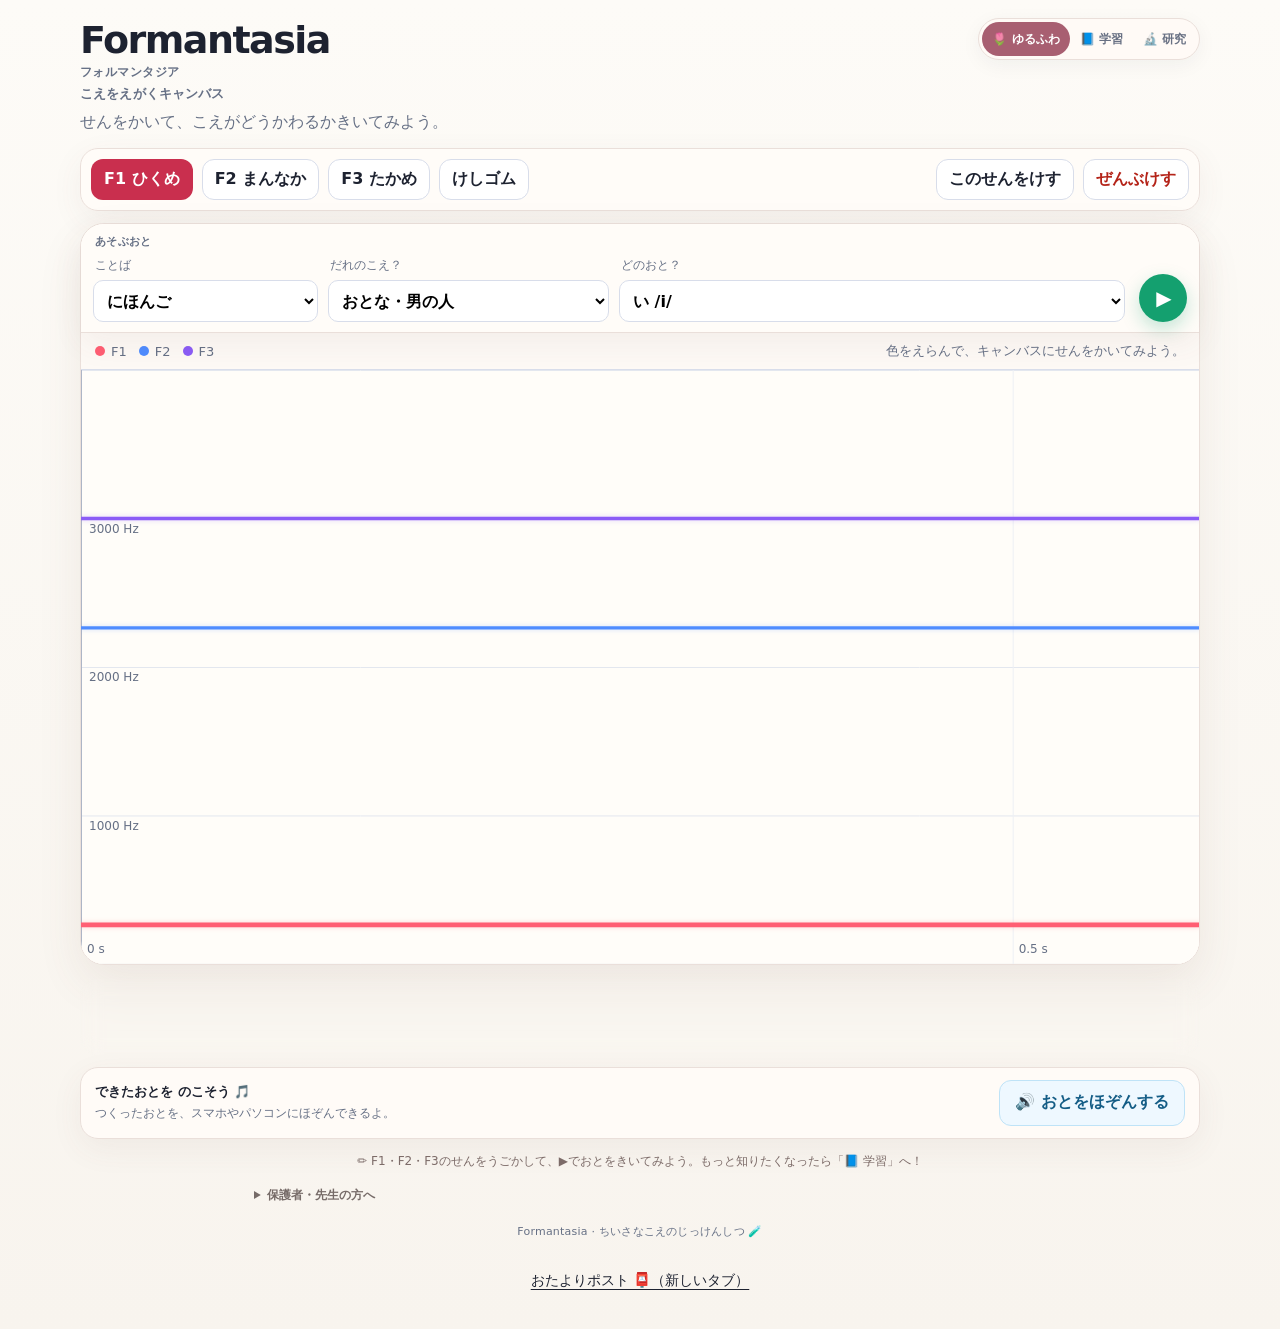
==== commit 5338339d: "docs(ui): explain filter phase in Learning and publish exact biquad synthesis equations in Research" ====
--- a/index.html
+++ b/index.html
@@ -311,10 +311,6 @@
   .preset-state.custom .preset-state-text { color:#596174; }
   .modified-note { display:none; }
   .reset-preset { display:none; padding:6px 9px; font-size:11px; background:#fff; color:#805400; border-color:#e8c777; margin-left:auto; }
-  .reset-preset:disabled { color:#8a91a0; border-color:#d8dce5; background:#fafbfc; cursor:not-allowed; }
-  .evidence-switch { margin:-4px 0 12px; display:flex; align-items:center; flex-wrap:wrap; gap:8px; padding:8px 10px; border:1px solid #cfe0ff; border-radius:10px; background:#f3f7ff; color:#2f4a7a; font-size:12px; font-weight:700; line-height:1.5; }
-  .evidence-switch[hidden] { display:none; }
-  .evidence-switch-btn { margin-left:auto; padding:6px 10px; font-size:12px; background:#fff; color:#2f5fb3; border-color:#a9c4f5; }
 
   .references { margin:16px 0 30px; padding:16px 18px; background:#fff; border:1px solid var(--border); border-radius:18px; color:#394050; font-size:12px; line-height:1.6; }
   .references summary { cursor:pointer; font-weight:800; color:var(--text); font-size:14px; }
@@ -547,6 +543,72 @@
   .casual-guardian-note p {
     margin:8px 0 0;
   }
+
+
+  /* The X-ray view belongs to Learning/Research; the drawing canvas stays the hero. */
+  .spectrum-lab { margin:12px 0 0; padding:0 16px; background:#fffcf7; border:1px solid #e5ddcf; border-radius:17px; }
+  .spectrum-lab > summary { cursor:pointer; padding:14px 0; font-size:14px; font-weight:800; color:var(--text); }
+  .spectrum-lab > summary:focus-visible { outline:3px solid #3b82c4; outline-offset:4px; border-radius:4px; }
+  .spectrum-lab > summary .spectrum-summary-sub { margin-left:8px; font-size:12px; font-weight:500; color:#667085; }
+  .spectrum-lab-body { padding:0 0 16px; }
+  .spectrum-intro, .spectrum-caption { margin:3px 0 10px; color:#576273; font-size:12px; line-height:1.65; }
+  .spectrum-toggles { display:flex; align-items:center; flex-wrap:wrap; gap:8px; margin:9px 0 11px; }
+  .spectrum-toggle { display:inline-flex; gap:7px; align-items:center; padding:8px 11px; border:1px solid #d6dce6; border-radius:999px; background:white; font-size:12px; font-weight:700; cursor:pointer; color:#26334c; }
+  .spectrum-toggle:has(input:not(:checked)) { opacity:.6; }
+  .spectrum-toggle:focus-within { outline:2px solid #3b82c4; outline-offset:2px; }
+  .spectrum-toggle input { width:16px; height:16px; margin:0; }
+  #spectrumLayerSource { accent-color:#3175b8; }
+  #spectrumLayerFilter { accent-color:#ad761b; }
+  #spectrumLayerOutput { accent-color:#137b68; }
+  #spectrumLayerComponents { accent-color:#78609b; }
+  .spectrum-breakdown { display:flex; align-items:center; flex-wrap:wrap; gap:8px 12px; margin:-2px 0 11px; }
+  .spectrum-breakdown-toggle { display:inline-flex; align-items:center; gap:7px; padding:7px 10px; border:1px dashed #d6d2df; border-radius:10px; background:#faf9fd; font-size:12px; color:#38405a; font-weight:700; cursor:pointer; }
+  .spectrum-breakdown-toggle input { width:16px; height:16px; margin:0; }
+  .spectrum-breakdown-toggle:focus-within { outline:2px solid #3b82c4; outline-offset:2px; }
+  .spectrum-component-legend { display:flex; flex-wrap:wrap; gap:8px; font-size:11px; color:#48546a; }
+  .spectrum-component-legend[hidden], .spectrum-caption[hidden] { display:none; }
+  .spectrum-component-legend span { display:inline-flex; align-items:center; gap:4px; }
+  .spectrum-component-legend i { display:inline-block; width:16px; border-top:2px dashed; }
+  .spectrum-component-legend .f1 { border-color:#b94e68; }
+  .spectrum-component-legend .f2 { border-color:#4178be; }
+  .spectrum-component-legend .f3 { border-color:#7859ad; }
+  .spectrum-swatch { display:inline-block; width:17px; height:0; border-top:3px solid; }
+  .spectrum-swatch.source { border-top:2px dashed #3175b8; }
+  .spectrum-swatch.filter { border-top-color:#ad761b; }
+  .spectrum-swatch.output { border-top-color:#137b68; }
+  .spectrum-plot-wrap { background:white; border:1px solid #e4e7ed; border-radius:12px; overflow:hidden; }
+  canvas.spectrum-plot { display:block; position:static; inset:auto; width:100%; height:258px; touch-action:pan-y; }
+  .spectrum-time-control { display:flex; align-items:center; gap:11px; margin-top:11px; font-size:12px; font-weight:700; color:#34425b; }
+  .spectrum-time-control label { flex:0 0 auto; }
+  .spectrum-time-control input { flex:1; min-width:48px; accent-color:#6677ac; }
+  .spectrum-time-control output { flex:0 0 51px; text-align:right; font-variant-numeric:tabular-nums; }
+  .spectrum-values { margin:8px 0 0; font-size:12px; line-height:1.6; color:#34425b; font-variant-numeric:tabular-nums; }
+  .spectrum-caption { margin:9px 0 0; }
+  @media (max-width:600px) {
+    .spectrum-lab { padding:0 10px; }
+    .spectrum-lab > summary { font-size:13px; }
+    .spectrum-lab > summary .spectrum-summary-sub { display:block; margin:3px 0 0 19px; font-size:11px; }
+    .spectrum-toggles { gap:5px; }
+    .spectrum-toggle { padding:8px 7px; font-size:11px; gap:5px; }
+    canvas.spectrum-plot { height:235px; }
+  }
+
+
+  /* Spectrum X-ray explanations: concise Learning / reproducible Research. */
+  .spectrum-model-details { margin:12px 0 0; border-top:1px solid #e8e1d5; padding:0 2px; }
+  .spectrum-model-details > summary { cursor:pointer; padding:13px 0; font-size:13px; font-weight:750; color:#34425b; line-height:1.5; }
+  .spectrum-model-details > summary:focus-visible { outline:3px solid #347cba; outline-offset:3px; border-radius:4px; }
+  .spectrum-model-details > summary:hover { color:#235c8e; }
+  .spectrum-model-body { padding:0 0 14px; line-height:1.75; font-size:13px; color:#34425b; }
+  .spectrum-model-body p { margin:0 0 10px; }
+  .spectrum-model-body ol { padding-left:1.4em; margin:0 0 10px; }
+  .spectrum-model-body li { margin:5px 0; }
+  .spectrum-model-body h3 { font-size:13px; font-weight:800; color:#253047; margin:15px 0 5px; }
+  .spectrum-model-body h3:first-child { margin-top:0; }
+  .spectrum-math { display:block; overflow-x:auto; white-space:pre; line-height:1.7; font-size:12px; font-family:ui-monospace,SFMono-Regular,Consolas,monospace; background:#f7f5ef; color:#27364c; border-left:3px solid #c7a060; border-radius:5px; padding:9px 11px; margin:7px 0 10px; }
+  .spectrum-model-body .spectrum-note { color:#5a6476; font-size:12px; }
+  .spectrum-model-body a { color:#185c96; text-decoration:underline; text-underline-offset:2px; }
+  @media (max-width:600px) { .spectrum-model-details > summary { font-size:12px; } .spectrum-math { font-size:11px; padding:8px; } }
 
 </style>
 </head>
@@ -636,6 +698,89 @@
     </div>
   </div>
   </section>
+
+
+  <details id="spectrumLab" class="spectrum-lab learning-plus">
+    <summary>🔬 音のX線 <span class="spectrum-summary-sub">音源・共鳴・合成結果を重ねて観察</span></summary>
+    <div class="spectrum-lab-body">
+      <p class="spectrum-intro">同じ周波数軸で、倍音の位置とフィルターの働きをくらべよう。レイヤーは自由に切り替えられるよ。</p>
+      <div class="spectrum-toggles" role="group" aria-label="グラフの表示・非表示">
+        <label class="spectrum-toggle"><input id="spectrumLayerSource" type="checkbox" aria-controls="spectrumPlot" /><i class="spectrum-swatch source" aria-hidden="true"></i>音源の倍音</label>
+        <label class="spectrum-toggle"><input id="spectrumLayerFilter" type="checkbox" aria-controls="spectrumPlot" checked /><i class="spectrum-swatch filter" aria-hidden="true"></i>共鳴特性</label>
+        <label class="spectrum-toggle"><input id="spectrumLayerOutput" type="checkbox" aria-controls="spectrumPlot" checked /><i class="spectrum-swatch output" aria-hidden="true"></i>合成後の倍音</label>
+      </div>
+      <div class="spectrum-breakdown">
+        <label class="spectrum-breakdown-toggle"><input id="spectrumLayerComponents" type="checkbox" aria-controls="spectrumPlot" />F1・F2・F3の内訳を重ねる</label>
+        <div class="spectrum-component-legend" id="spectrumComponentLegend" hidden aria-label="各フィルターの色と線種"><span><i class="f1" aria-hidden="true"></i>F1</span><span><i class="f2" aria-hidden="true"></i>F2</span><span><i class="f3" aria-hidden="true"></i>F3</span></div>
+      </div>
+      <div class="spectrum-plot-wrap">
+        <canvas id="spectrumPlot" class="spectrum-plot" role="img" aria-label="音源・共鳴特性・合成後の倍音を比較するスペクトル図"></canvas>
+      </div>
+      <div class="spectrum-time-control">
+        <label for="spectrumTime">観察する時刻</label>
+        <input id="spectrumTime" type="range" min="0" max="100" step="1" value="50" aria-label="スペクトルを観察する時間位置" />
+        <output id="spectrumTimeValue" for="spectrumTime">0.30 s</output>
+      </div>
+      <p class="spectrum-values" id="spectrumValues" aria-live="off">母音プリセットを選ぶか、F1〜F3を描いてみよう。</p>
+      <p class="spectrum-caption" id="spectrumBreakdownNote" hidden>淡い破線はF1・F2・F3の各フィルターの応答（分岐ごとのゲインを反映）。橙色は位相を含めて合成した応答なので、3本の曲線を高さだけ足したものではありません。</p>
+      <p class="spectrum-caption">計算による定常スペクトルの近似です（実測音声ではありません）。合成器と同じ3本の並列バンドパス応答を使い、音量エンベロープと時間変化中の過渡応答を省いています。縦軸は音源の第1倍音を0 dBとした相対値です。</p>
+
+      <details class="spectrum-model-details learning-only" id="spectrumLearningExplanation">
+        <summary>🛝 どうして「レモン」の谷ができるの？</summary>
+        <div class="spectrum-model-body">
+          <ol>
+            <li>ブランコは押すのをやめても、直前の運動の影響で動き続けるね。フィルターも、過去の入力や出力の影響を受けながら音を出している。</li>
+            <li>そのため、同じ周波数でも、F1・F2・F3のフィルターを通った波はそれぞれ違うタイミング（位相）になることがある。</li>
+            <li>3つの波を合わせると、ある周波数では強め合い、別の周波数では打ち消し合う。これが橙色の曲線に深い谷ができる理由のひとつだよ。</li>
+          </ol>
+          <p>「F1・F2・F3の内訳を重ねる」をONにしてみよう。ピンク・青・紫の線はそれぞれのフィルターの<strong>強さ</strong>、橙色の線は<strong>位相も考えて合成した結果</strong>なんや。</p>
+          <p class="spectrum-note">※ すべての谷が打ち消し合いだけでできるわけではなく、各フィルターがその周波数を通しにくい影響もあるよ。また、この形はアプリの合成モデルの特性で、人間の声道の実測値ではありません。</p>
+        </div>
+      </details>
+
+      <details class="spectrum-model-details research-only" id="spectrumResearchSpecification">
+        <summary>合成モデルの数式・係数・再現条件（Research）</summary>
+        <div class="spectrum-model-body">
+          <h3>1. 音源とフィルターの接続</h3>
+          <p>現行の <code>scheduleSynthesis()</code> は、<code>OscillatorNode</code> の <code>sawtooth</code>（基本周波数 F0）を音源とし、ゲイン 0.32 を通して3本の <code>BiquadFilterNode</code>（<code>type = "bandpass"</code>）に<strong>並列</strong>入力する。分岐のゲインは F1 = 1.00、F2 = 0.68、F3 = 0.42。合流後に 0.62 を掛け、さらに時間変化する master gain を掛ける。</p>
+          <pre class="spectrum-math" aria-label="音源から出力への信号経路">sawtooth(F0) → gain 0.32
+             ├→ bandpass F1 → gain 1.00 ┐
+             ├→ bandpass F2 → gain 0.68 ├→ sum × 0.62
+             └→ bandpass F3 → gain 0.42 ┘
+                        → master envelope → output</pre>
+          <h3>2. biquad の係数：W3C bandpass</h3>
+          <p>以下は <code>BiquadFilterNode</code> が従う<strong>規範的なフィルター特性</strong>の係数であり、独自に設計した別のフィルターではない。<code>f_c</code> はその分岐の中心周波数（F1/F2/F3）、<code>F_s</code> は AudioContext のサンプリング周波数、<code>Q</code> はフィルターのQ値。</p>
+          <pre class="spectrum-math" aria-label="バンドパスの中心角周波数と係数">ω₀ = 2π f_c / F_s
+α  = sin(ω₀) / (2Q)
+
+b₀ =  α        b₁ = 0          b₂ = -α
+a₀ = 1 + α     a₁ = -2 cos ω₀  a₂ = 1 - α</pre>
+          <h3>3. 入出力の差分方程式</h3>
+          <p><code>x[n]</code> が入力、<code>y[n]</code> が出力、<code>n</code> がサンプル番号。過去2サンプル分の入力と出力が今の出力に関与する。</p>
+          <pre class="spectrum-math" aria-label="二次IIRフィルターの差分方程式">a₀ y[n] + a₁ y[n-1] + a₂ y[n-2]
+  = b₀ x[n] + b₁ x[n-1] + b₂ x[n-2]
+
+y[n] = (b₀x[n] + b₁x[n-1] + b₂x[n-2]
+        - a₁y[n-1] - a₂y[n-2]) / a₀</pre>
+          <h3>4. 3分岐の複素伝達関数</h3>
+          <p>各分岐の伝達関数は分子・分母に上の係数を使う。周波数応答の<strong>複素数</strong>を足すため、位相の干渉によって深い谷が生じうる。</p>
+          <pre class="spectrum-math" aria-label="並列フィルターの合成伝達関数">Hₖ(z) = (b₀ + b₁z⁻¹ + b₂z⁻²)
+        / (a₀ + a₁z⁻¹ + a₂z⁻²)
+
+H_sum(z) = 0.62 × [1.00H₁(z)
+                 + 0.68H₂(z) + 0.42H₃(z)]
+
+固定パラメータ時の合成器本体:
+H_source→sum(z) = 0.32 × H_sum(z)</pre>
+          <p>橙色の線は <code>20 log10(|H_sum(e^(jω))|)</code> を示す。各分岐の薄い破線は <code>20 log10(|0.62 × gₖ × Hₖ(e^(jω))|)</code> を示す。各分岐の<strong>振幅だけを足した曲線ではない</strong>。</p>
+          <h3>5. Q・時間変化と表示上の限界</h3>
+          <p><strong>Manual Q</strong> では各分岐のQをスライダーの値に設定。<strong>Empirical bandwidth</strong> ではアプリに収録した帯域幅 B と対応する中心周波数から <code>Q = clamp(f_c / B, 0.2, 80)</code> を計算する。実際の合成処理は、F1〜F3の描画軌跡を平滑化し、<strong>220区間</strong>の <code>linearRampToValueAtTime</code> でフィルター中心周波数とQを時間変化させる。中心周波数は <code>80 Hz</code> 以上、<code>min(maxHz, F_s/2 - 200 Hz)</code> 以下に制限する。</p>
+          <p>master gain は冒頭と末尾で指数変化し、持続部は <code>0.75</code>。この時変系を単一の時間不変伝達関数で完全に記述することはできない。「音のX線」は選択時刻のパラメータを固定した<strong>定常近似</strong>であり、過渡応答・attack/release・実録音・声道の物理形状を直接示すものではない。再生していないときのグラフ計算は <code>F_s = 48000 Hz</code> を仮定し、再生中は AudioContext の値を使用するため、実環境で差が生じうる。</p>
+          <p class="spectrum-note">出典：<a href="https://www.w3.org/TR/webaudio/#BiquadFilterNode" target="_blank" rel="noopener noreferrer">W3C Web Audio API — BiquadFilterNode</a>。実装：<a href="https://github.com/daddyboubakiki-stack/FormantCanvas/blob/feat/spectrum-layer-xray-20261028/index.html" target="_blank" rel="noopener noreferrer">scheduleSynthesis / spectrumBandpassResponse（GitHub）</a>。ここに記した係数はWeb Audioの定義、固定ゲイン・接続・更新方法は本アプリの実装に対応する。</p>
+        </div>
+      </details>
+    </div>
+  </details>
 
   <section class="beginner-compare" id="beginnerCompareWrap" hidden aria-label="同じ母音のくらべ聴き">
     <div class="compare-launch">
@@ -791,10 +936,6 @@
       <button class="reset-preset" id="resetPresetBtn" type="button" title="F1–F3・F0・帯域幅モード・Manual Q・再生時間をプリセット初期状態に戻します。最大周波数と手ブレ補正は保持します。">↶ プリセットに戻す</button>
     </div>
     <div class="prov-summary" id="provSummary">この線が、どこまで文献値でどこからモデルなのかを表示します。</div>
-    <div class="evidence-switch" id="evidenceSwitch" hidden>
-      <span id="evidenceSwitchText"></span>
-      <button class="evidence-switch-btn" id="evidenceSwitchBtn" type="button" aria-controls="bestEvidenceToggle"></button>
-    </div>
 
     <div class="evidence-wrap" id="evidenceWrap">
       <h3>わかっていること / まだ足りないデータ</h3>
@@ -830,12 +971,11 @@
       <li>Mokhtari, P., &amp; Tanaka, K. (2000). <em>A Corpus of Japanese Vowel Formant Patterns</em>. Bulletin of the Electrotechnical Laboratory (ETL), 64, 57–66. Formantasia uses only derived aggregate B1–B3 statistics recomputed from the publicly downloadable 2,750-pattern data; the raw dataset is not embedded. <a href="https://isd.pu-toyama.ac.jp/~parham/sp_FormantDataETL.html" target="_blank" rel="noreferrer">project page</a></li>
       <li>Yazawa, K., &amp; Kondo, M. (2019). Acoustic characteristics of Japanese short and long vowels: Formant displacement effect revisited. <em>Proceedings of ICPhS 2019</em>. Formantasiaの成人短長母音プリセットは、公開された Japanese Vowel Length Acoustic Data v3 の条件別派生平均を使用。 <a href="https://zenodo.org/records/15227304" target="_blank" rel="noreferrer">Zenodo dataset</a></li>
       <li>Hara, I. (2016). <em>An acoustic analysis of vowel sequences in Japanese</em> [Doctoral dissertation, Newcastle University]. <a href="http://hdl.handle.net/10443/3420" target="_blank" rel="noreferrer">Newcastle eTheses</a></li>
-      <li>Hillenbrand, J., Getty, L. A., Clark, M. J., & Wheeler, K. (1995). Acoustic characteristics of American English vowels. <em>Journal of the Acoustical Society of America, 97</em>(5), 3099–3111. Formantasia uses only derived group means recomputed from the publicly hosted bigdata.dat (10–80% formant samples); the token table and recordings are not embedded. <a href="https://doi.org/10.1121/1.411872" target="_blank" rel="noreferrer">doi:10.1121/1.411872</a> · <a href="https://github.com/santiagobarreda/hillenbrand_et_al_1995" target="_blank" rel="noreferrer">data mirror</a></li>
       <li>Jacewicz, E., Fox, R. A., & Salmons, J. (2011). Cross-generational vowel change in American English. <em>Language Variation and Change, 23</em>(1), 45–86. <a href="https://doi.org/10.1017/S0954394510000219" target="_blank" rel="noreferrer">doi:10.1017/S0954394510000219</a></li>
       <li>Zhang, M. (2022). <em>Prosodic influences on the acoustics of vowel sequences</em> [Doctoral dissertation, University at Buffalo, State University of New York]. <a href="https://miaozhang.org/mz_dissertation.pdf" target="_blank" rel="noreferrer">PDF</a></li>
       <li>Sun, J., & Hayashi, R. (2025). Acoustic, auditory and articulatory analysis of vowel sequences in Japanese by Chinese learners. <em>Journal of the Phonetic Society of Japan, 29</em>(1), 72–86. <a href="https://doi.org/10.24467/onseikenkyu.29.1_72" target="_blank" rel="noreferrer">doi:10.24467/onseikenkyu.29.1_72</a></li>
     </ol>
-    <div class="research-note"><strong>信頼レベル：</strong> A = 公表された数値平均を直接転記 / B = 実測アンカー＋合成補間、または複数資料を明示的に組み合わせたモデル / C = 成人データ等を借用した近似。<br><strong>暫定版の原則：</strong> 論文に公表された平均値・公開資料だけを使用。CID / North Texas 等の非公開または研究者間提供の可能性がある raw audio はこの版には含めていません。Mokhtari & Tanaka (2000) の成人男性帯域幅は、公開2,750-patternデータを独立再集計した母音別派生統計（B1–B3 mean/SD, n=550）だけを実装し、原raw行は同梱していません。キャンバス上では ●=実測、△=借用、┄=アプリモデルとして視覚的に区別します。単母音の横線は実測時系列ではなくdisplay-onlyです。Hillenbrand et al. (1995) の公開bigdata.datは、英語の成人男性・成人女性 /eɪ/ /oʊ/ について、10–80%（10%刻み）のF1–F3群平均を再集計した派生統計だけを研究モードの実測オプションとして実装しています（0–10% / 80–100%は最寄り実測点の保持＝アプリモデル）。同資料の子ども（10–12歳）データは、7歳児プリセットとは年齢群が異なるため使用していません。原1,668行と音声は同梱していません。</div>
+    <div class="research-note"><strong>信頼レベル：</strong> A = 公表された数値平均を直接転記 / B = 実測アンカー＋合成補間、または複数資料を明示的に組み合わせたモデル / C = 成人データ等を借用した近似。<br><strong>暫定版の原則：</strong> 論文に公表された平均値・公開資料だけを使用。CID / North Texas 等の非公開または研究者間提供の可能性がある raw audio はこの版には含めていません。Mokhtari & Tanaka (2000) の成人男性帯域幅は、公開2,750-patternデータを独立再集計した母音別派生統計（B1–B3 mean/SD, n=550）だけを実装し、原raw行は同梱していません。キャンバス上では ●=実測、△=借用、┄=アプリモデルとして視覚的に区別します。単母音の横線は実測時系列ではなくdisplay-onlyです。Hillenbrand et al. (1995) の公開10%軌跡は今後の統合候補です。</div>
   </details>
   <details class="casual-guardian-note">
     <summary>保護者・先生の方へ</summary>
@@ -910,9 +1050,6 @@
   const presetStateText = document.getElementById('presetStateText');
   const modifiedNote = document.getElementById('modifiedNote');
   const resetPresetBtn = document.getElementById('resetPresetBtn');
-  const evidenceSwitch = document.getElementById('evidenceSwitch');
-  const evidenceSwitchText = document.getElementById('evidenceSwitchText');
-  const evidenceSwitchBtn = document.getElementById('evidenceSwitchBtn');
   const showEvidenceToggle = document.getElementById('showEvidenceToggle');
   const transportBtn = document.getElementById('transportBtn');
   const casualModeBtn = document.getElementById('casualModeBtn');
@@ -952,7 +1089,6 @@
     kasuya: '<a href="https://doi.org/10.20697/jasj.24.6_355" target="_blank" rel="noreferrer">Kasuya, Suzuki & Kido (1968)</a>',
     lee99: '<a href="https://doi.org/10.1121/1.426686" target="_blank" rel="noreferrer">Lee, Potamianos & Narayanan (1999)</a>',
     lee14: '<a href="https://doi.org/10.1121/1.4894799" target="_blank" rel="noreferrer">Lee, Potamianos & Narayanan (2014)</a>',
-    hillenbrand: '<a href="https://doi.org/10.1121/1.411872" target="_blank" rel="noreferrer">Hillenbrand, Getty, Clark & Wheeler (1995)</a>',
     mokhtari: '<a href="https://isd.pu-toyama.ac.jp/~parham/sp_FormantDataETL.html" target="_blank" rel="noreferrer">Mokhtari & Tanaka (2000)</a>',
     hara: '<a href="http://hdl.handle.net/10443/3420" target="_blank" rel="noreferrer">Hara (2016)</a>',
     jacewicz: '<a href="https://doi.org/10.1017/S0954394510000219" target="_blank" rel="noreferrer">Jacewicz, Fox & Salmons (2011)</a>',
@@ -1151,41 +1287,6 @@
   };
   const JA_VV_TIMING = {v1:.302, transition:.304, v2:.394};
 
-  // Hillenbrand et al. (1995), bigdata.dat. Group means recomputed by Formant Canvas.
-  // F1/F2/F3 are sampled at 10–80% of vowel duration in 10% steps.
-  // Source bigdata.dat uses "ei" for HAYED; Canvas keeps its existing /eɪ/ key "eI".
-  // 0-valued source measurements are missing and were excluded point-wise.
-  const HILLENBRAND_1995 = {
-    male:{
-      eI:{duration:.2672,n:45,points:[
-        {p:.10,F1:493.9,F2:2064.4,F3:2671.3},{p:.20,F1:478.8,F2:2089.0,F3:2698.5},
-        {p:.30,F1:463.0,F2:2122.0,F3:2710.1},{p:.40,F1:449.7,F2:2154.5,F3:2715.4},
-        {p:.50,F1:437.2,F2:2180.6,F3:2727.0},{p:.60,F1:427.7,F2:2204.7,F3:2737.4},
-        {p:.70,F1:413.2,F2:2221.8,F3:2740.9},{p:.80,F1:399.6,F2:2229.2,F3:2741.7}
-      ]},
-      oU:{duration:.2660,n:45,points:[
-        {p:.10,F1:525.4,F2:960.5,F3:2448.0},{p:.20,F1:511.1,F2:936.1,F3:2454.9},
-        {p:.30,F1:497.6,F2:908.6,F3:2472.1},{p:.40,F1:480.5,F2:884.8,F3:2474.3},
-        {p:.50,F1:464.7,F2:865.8,F3:2478.7},{p:.60,F1:454.0,F2:852.1,F3:2477.7},
-        {p:.70,F1:444.7,F2:861.6,F3:2466.4},{p:.80,F1:434.6,F2:897.5,F3:2447.9}
-      ]}
-    },
-    female:{
-      eI:{duration:.3209,n:48,points:[
-        {p:.10,F1:547.8,F2:2483.7,F3:3061.5},{p:.20,F1:534.1,F2:2514.3,F3:3053.3},
-        {p:.30,F1:510.2,F2:2539.2,F3:3035.2},{p:.40,F1:493.0,F2:2577.9,F3:3040.8},
-        {p:.50,F1:476.4,F2:2611.4,F3:3042.7},{p:.60,F1:463.4,F2:2636.3,F3:3051.9},
-        {p:.70,F1:452.4,F2:2672.3,F3:3066.9},{p:.80,F1:446.9,F2:2692.8,F3:3075.8}
-      ]},
-      oU:{duration:.3267,n:48,points:[
-        {p:.10,F1:624.3,F2:1095.6,F3:2803.0},{p:.20,F1:603.0,F2:1078.1,F3:2819.0},
-        {p:.30,F1:574.6,F2:1054.4,F3:2833.8},{p:.40,F1:545.9,F2:1020.6,F3:2847.4},
-        {p:.50,F1:524.6,F2:1005.6,F3:2852.6},{p:.60,F1:503.3,F2:985.8,F3:2843.5},
-        {p:.70,F1:486.2,F2:973.6,F3:2822.9},{p:.80,F1:471.7,F2:996.4,F3:2808.8}
-      ]}
-    }
-  };
-
   // Jacewicz, Fox & Salmons (2011), Appendix B: Wisconsin parent-generation males, F1/F2 at 20/35/50/65/80%.
 
   const EN_DIPH_IPA={eI:'eɪ',aI:'aɪ',aU:'aʊ',oU:'oʊ',OI:'ɔɪ'};
@@ -1397,10 +1498,7 @@
     provReuse.innerHTML=meta.reuse || 'Published numeric values; citation required.';
     provRefs.innerHTML=meta.refs || '—';
     modifiedNote.style.display='none';
-    const isPreset=(meta.level||'custom')!=='custom';
-    resetPresetBtn.style.display=isPreset ? 'inline-block' : 'none';
-    resetPresetBtn.disabled=true;
-    updateEvidenceSwitch();
+    resetPresetBtn.style.display='none';
     updateLearningPanel();
     if((meta.level||'custom')==='custom'){
       presetState.className='preset-state custom';
@@ -1420,7 +1518,6 @@
       presetStateText.style.display='none';
       modifiedNote.style.display='inline';
       resetPresetBtn.style.display='inline-block';
-      resetPresetBtn.disabled=false;
       updateLearningPanel();
     } else if(!currentMeta){
       setMeta({title:'Custom drawing',confidence:'Custom',level:'custom',summary:'手描きした独自データです。文献値としての主張はありません。',evidence:[{item:'F1–F3',status:'canvas',detail:'ユーザーが手描きした値'}],source:'User-drawn formant tracks.',trajectory:'No literature claim is made for the current trajectory.',reuse:'User-created data.',refs:'—'});
@@ -1717,6 +1814,177 @@
     hint.classList.toggle('is-visible',empty);
   }
 
+
+  // Spectrum X-ray: a read-only view of the existing oscillator and parallel biquad model.
+  // Does not change synthesis, trajectories, literature-derived values, or exported audio.
+  const spectrumLab = document.getElementById('spectrumLab');
+  const spectrumPlot = document.getElementById('spectrumPlot');
+  const spectrumTime = document.getElementById('spectrumTime');
+  const spectrumTimeValue = document.getElementById('spectrumTimeValue');
+  const spectrumValues = document.getElementById('spectrumValues');
+  const spectrumComponentLegend = document.getElementById('spectrumComponentLegend');
+  const spectrumBreakdownNote = document.getElementById('spectrumBreakdownNote');
+  const spectrumLayers = {
+    source: document.getElementById('spectrumLayerSource'),
+    filter: document.getElementById('spectrumLayerFilter'),
+    output: document.getElementById('spectrumLayerOutput'),
+    components: document.getElementById('spectrumLayerComponents')
+  };
+  let spectrumLastFrame = 0;
+
+  // The Web Audio bandpass coefficients (constant 0 dB peak gain) from W3C Web Audio API.
+  // Returns the *complex* response, so parallel filters sum with their phases preserved.
+  function spectrumBandpassResponse(freq,center,q,sampleRate){
+    const w0=2*Math.PI*center/sampleRate;
+    const alpha=Math.sin(w0)/(2*Math.max(0.001,q));
+    const c0=Math.cos(w0);
+    const w=2*Math.PI*freq/sampleRate;
+    const c=Math.cos(w), s=Math.sin(w), c2=Math.cos(2*w), s2=Math.sin(2*w);
+    const nr=alpha*(1-c2), ni=alpha*s2;
+    const dr=(1+alpha)-2*c0*c+(1-alpha)*c2;
+    const di=2*c0*s-(1-alpha)*s2;
+    const den=dr*dr+di*di;
+    if(den<1e-24) return {re:0,im:0};
+    return {re:(nr*dr+ni*di)/den, im:(ni*dr-nr*di)/den};
+  }
+  function spectrumParallelResponse(freq,definitions,sampleRate){
+    let re=0,im=0;
+    for(const def of definitions){
+      const h=spectrumBandpassResponse(freq,def.hz,def.q,sampleRate);
+      re+=def.gain*h.re;
+      im+=def.gain*h.im;
+    }
+    // Matches scheduleSynthesis: sum.gain=0.62 and branch gains 1, .68, .42.
+    return Math.hypot(re,im)*0.62;
+  }
+  // One parallel branch, including its gain and the shared summing gain.
+  // Its magnitude is shown on the same dB reference as the combined response.
+  function spectrumComponentResponse(freq,def,sampleRate){
+    const h=spectrumBandpassResponse(freq,def.hz,def.q,sampleRate);
+    return Math.hypot(h.re,h.im)*def.gain*0.62;
+  }
+  function spectrumDefinitionsAt(t){
+    const index=Math.min(220,Math.max(0,t/Math.max(0.001,duration())*220));
+    return [['F1',1],['F2',0.68],['F3',0.42]].map(([name,gain])=>{
+      // Reuse the exact 220-point smoothing strategy used when scheduling audio.
+      const samples=smoothSamples(name,220);
+      const a=Math.floor(index), b=Math.min(220,a+1);
+      const hz=(samples[a]==null||samples[b]==null) ? null : samples[a]+(samples[b]-samples[a])*(index-a);
+      const q=usingEmpiricalBandwidth() ? qAt(name,t) : Math.max(1,Number(qEl.value));
+      return {name,gain,hz,q};
+    });
+  }
+  function renderSpectrumLab(){
+    if(!spectrumLab || !spectrumLab.open || uiMode==='casual') return;
+    const playback=playCursorT!=null;
+    if(playback && performance.now()-spectrumLastFrame<65) return;
+    spectrumLastFrame=performance.now();
+    const frac=Number(spectrumTime.value)/100;
+    const t=playback?clamp(playCursorT,0,duration()):duration()*frac;
+    if(playback) spectrumTime.value=String(Math.round(t/duration()*100));
+    spectrumTimeValue.textContent=t.toFixed(2)+' s';
+    spectrumComponentLegend.hidden=!spectrumLayers.components.checked;
+    spectrumBreakdownNote.hidden=!spectrumLayers.components.checked;
+    const defs=spectrumDefinitionsAt(t);
+    const valid=defs.every(v=>Number.isFinite(v.hz));
+    spectrumValues.textContent=valid
+      ? 'F0 '+Math.round(Number(f0El.value))+' Hz · '+defs.map(v=>v.name+' '+Math.round(v.hz)+' Hz').join(' · ')
+      : 'F1・F2・F3の軌跡を描くか、母音プリセットを選んでね。';
+    const canvas=spectrumPlot;
+    const rect=canvas.getBoundingClientRect();
+    const width=Math.max(1,Math.round(rect.width||320));
+    const height=Math.max(1,Math.round(rect.height||258));
+    const pixelRatio=Math.min(2,window.devicePixelRatio||1);
+    const cw=Math.round(width*pixelRatio),ch=Math.round(height*pixelRatio);
+    if(canvas.width!==cw || canvas.height!==ch){canvas.width=cw;canvas.height=ch;}
+    const ctx=canvas.getContext('2d');
+    if(!ctx) return;
+    ctx.setTransform(pixelRatio,0,0,pixelRatio,0,0);
+    ctx.clearRect(0,0,width,height);
+    const left=width<390?39:46,top=32,right=10,bottom=35;
+    const pw=Math.max(1,width-left-right),ph=Math.max(1,height-top-bottom);
+    const limit=maxHz();
+    const x=f=>left+f/limit*pw;
+    const y=db=>top+(3-clamp(db,-60,3))/63*ph;
+    const dB=amp=>20*Math.log10(Math.max(1e-8,amp));
+    ctx.font='11px system-ui, sans-serif';
+    ctx.textBaseline='middle';
+    for(const db of [-60,-40,-20,0]){
+      ctx.strokeStyle='#e8ebf1';ctx.lineWidth=1;ctx.setLineDash([3,4]);
+      ctx.beginPath();ctx.moveTo(left,y(db));ctx.lineTo(width-right,y(db));ctx.stroke();
+      ctx.fillStyle='#596579';ctx.textAlign='right';ctx.fillText(String(db),left-6,y(db));
+    }
+    ctx.setLineDash([]);
+    const step=width<470?1000:500;
+    ctx.textAlign='center';ctx.fillStyle='#596579';
+    for(let hz=0;hz<=limit;hz+=step){
+      ctx.fillText(hz>=1000?String(hz/1000)+'k':String(hz),x(hz),height-21);
+    }
+    ctx.textAlign='left';ctx.font='10px system-ui, sans-serif';
+    ctx.fillText('相対レベル (dB)',left,13);
+    ctx.textAlign='right';ctx.fillText('周波数 (Hz)',width-right,height-8);
+
+    if(!valid) return;
+    const sampleRate=audio?.ctx?.sampleRate || 48000;
+    const harmonics=[];
+    const f0=Number(f0El.value);
+    for(let n=1;n*f0<=limit;n++){
+      const hz=n*f0,sourceDb=-20*Math.log10(n);
+      harmonics.push({hz,n,sourceDb,outputDb:sourceDb+dB(spectrumParallelResponse(hz,defs,sampleRate))});
+    }
+    if(spectrumLayers.source.checked){
+      ctx.strokeStyle='#3175b8';ctx.lineWidth=1.5;ctx.setLineDash([3,3]);
+      for(const h of harmonics){
+        ctx.beginPath();ctx.moveTo(x(h.hz),y(-60));ctx.lineTo(x(h.hz),y(h.sourceDb));ctx.stroke();
+      }
+      ctx.setLineDash([]);
+    }
+    if(spectrumLayers.components.checked){
+      const shades={F1:'rgba(185,78,104,.65)',F2:'rgba(65,120,190,.65)',F3:'rgba(120,89,173,.65)'};
+      ctx.lineWidth=1.5;ctx.setLineDash([4,4]);
+      for(const def of defs){
+        ctx.strokeStyle=shades[def.name];
+        ctx.beginPath();
+        const steps=Math.max(120,Math.ceil(pw));
+        for(let i=0;i<=steps;i++){
+          const freq=limit*i/steps;
+          const xx=x(freq),yy=y(dB(spectrumComponentResponse(freq,def,sampleRate)));
+          if(i===0)ctx.moveTo(xx,yy);else ctx.lineTo(xx,yy);
+        }
+        ctx.stroke();
+      }
+      ctx.setLineDash([]);
+    }
+    if(spectrumLayers.filter.checked){
+      ctx.strokeStyle='rgba(173,118,27,.27)';ctx.lineWidth=1;ctx.setLineDash([4,4]);
+      for(const def of defs){
+        ctx.beginPath();ctx.moveTo(x(def.hz),top+14);ctx.lineTo(x(def.hz),y(-60));ctx.stroke();
+      }
+      ctx.setLineDash([]);
+      ctx.strokeStyle='#ad761b';ctx.lineWidth=2.6;
+      ctx.beginPath();
+      for(let i=0;i<=Math.max(120,Math.ceil(pw));i++){
+        const freq=limit*i/Math.max(120,Math.ceil(pw));
+        const xx=x(freq),yy=y(dB(spectrumParallelResponse(freq,defs,sampleRate)));
+        if(i===0)ctx.moveTo(xx,yy);else ctx.lineTo(xx,yy);
+      }
+      ctx.stroke();
+      ctx.font='bold 10px system-ui, sans-serif';ctx.textAlign='center';ctx.fillStyle='#865a16';
+      for(const def of defs) ctx.fillText(def.name,x(def.hz),top+8);
+    }
+    if(spectrumLayers.output.checked){
+      ctx.strokeStyle='#137b68';ctx.lineWidth=2.9;ctx.setLineDash([]);
+      for(const h of harmonics){
+        ctx.beginPath();ctx.moveTo(x(h.hz),y(-60));ctx.lineTo(x(h.hz),y(h.outputDb));ctx.stroke();
+      }
+    }
+    canvas.setAttribute('aria-label','F0 '+Math.round(f0)+' Hz、'+defs.map(d=>d.name+' '+Math.round(d.hz)+' Hz').join('、')+'。音源・フィルター・出力の相対スペクトル図。'+(spectrumLayers.components.checked?'F1・F2・F3各フィルターの内訳を淡い破線で表示中。':''));
+  }
+  spectrumLab.addEventListener('toggle',()=>requestAnimationFrame(renderSpectrumLab));
+  spectrumTime.addEventListener('input',renderSpectrumLab);
+  Object.values(spectrumLayers).forEach(box=>box.addEventListener('change',renderSpectrumLab));
+  if(window.ResizeObserver) new ResizeObserver(()=>requestAnimationFrame(renderSpectrumLab)).observe(spectrumPlot.parentElement);
+
   function render(){
     updateCanvasEmptyHint();
     drawGrid();
@@ -1731,6 +1999,7 @@
     if(showEvidence && !presetDirty) drawEvidenceModeledPaths(false);
     drawEvidenceMarkers();
     drawCursor();
+    renderSpectrumLab();
   }
 
   function getEventClientPoint(e){
@@ -1934,20 +2203,6 @@
     if(isOrdered()) repairOrdering();
   }
 
-  function setHillenbrandTrajectory(key){
-    const h=HILLENBRAND_1995[voiceTypeEl.value] && HILLENBRAND_1995[voiceTypeEl.value][key];
-    if(!h) return;
-    durationEl.value=h.duration.toFixed(4);
-    lastDuration=h.duration;
-    updateLabels();
-    const sampleP=[0,...h.points.map(x=>x.p),1];
-    for(const name of ['F1','F2','F3']){
-      const values=[h.points[0][name],...h.points.map(x=>x[name]),h.points[h.points.length-1][name]];
-      tracks[name]=sampleP.map((p,i)=>({t:duration()*p,hz:values[i]}));
-    }
-    if(isOrdered()) repairOrdering();
-  }
-
   function setJacewiczHybrid(key){
     const pts=JACEWICZ_WI_PARENT_MALE[key];
     const d=EN_DIPH.male[key];
@@ -1975,31 +2230,9 @@
 
 
   function updateRegionalEvidenceVisibility(){
-    const lang=presetLanguageEl.value, voice=voiceTypeEl.value, key=vowelPresetEl.value;
-    const hillenbrand = lang==='en' && ['male','female'].includes(voice) && ['eI','oU'].includes(key);
-    const jacewicz = lang==='en' && voice==='male' && ['aI','aU','OI'].includes(key);
-    const applicable = hillenbrand || jacewicz;
+    const applicable = presetLanguageEl.value==='en' && voiceTypeEl.value==='male' && ['aI','aU','OI'].includes(vowelPresetEl.value);
     regionalEvidenceWrap.style.display = applicable ? 'inline-flex' : 'none';
-    const label=regionalEvidenceWrap.querySelector('span');
-    if(hillenbrand){
-      regionalEvidenceWrap.title='Hillenbrand et al. (1995) bigdata.dat から再集計した10–80%（10%刻み）のF1/F2/F3群平均を使用します。0–10%と80–100%は最寄りの実測点を保持します。';
-      if(label) label.textContent='8点実測F1–F3を使う（Hillenbrand 1995）';
-    } else if(jacewicz){
-      regionalEvidenceWrap.title='Jacewicz et al. (2011) のWisconsin親世代男性について公表された20/35/50/65/80%時点のF1/F2平均値を使用します。F3はLee et al. (2014) のendpoint間を補間します。';
-      if(label) label.textContent='5点実測F1/F2を使う（Jacewicz 2011・WI成人男性）';
-    }
     if(!applicable && bestEvidenceToggle.checked) bestEvidenceToggle.checked=false;
-    updateEvidenceSwitch();
-  }
-
-  // Same control as the Research tools checkbox, surfaced where the evidence is read.
-  function updateEvidenceSwitch(){
-    const available=presetLanguageEl.value==='en' && regionalEvidenceWrap.style.display!=='none';
-    evidenceSwitch.hidden=!available;
-    if(!available) return;
-    const source=(regionalEvidenceWrap.querySelector('span')?.textContent || '').replace('を使う','');
-    evidenceSwitchText.textContent=bestEvidenceToggle.checked ? `📈 実測の時系列で表示中：${source}` : `📈 この母音には実測の時系列データがあります：${source}`;
-    evidenceSwitchBtn.textContent=bestEvidenceToggle.checked ? '通常のプリセット表示に戻す' : '実測の軌跡で表示する';
   }
 
   function fmtHz(v){ return Number.isInteger(v)?String(v):Number(v).toFixed(1); }
@@ -2038,7 +2271,6 @@
   function buildVisualEvidence(lang,key,voice,options){
     options=options || {};
     const hybrid=Boolean(options.hybrid);
-    const hillenbrand=Boolean(options.hillenbrand);
     const ev=emptyVisualEvidence();
     if(lang==='ja' && (JA_MONO[voice] && JA_MONO[voice][key])){
       const target=JA_MONO[voice][key];
@@ -2080,15 +2312,6 @@
     }
     const d=(EN_DIPH[voice] && EN_DIPH[voice][key]);
     if(!d) return ev;
-    if(hillenbrand && HILLENBRAND_1995[voice] && HILLENBRAND_1995[voice][key]){
-      const h=HILLENBRAND_1995[voice][key], pts=h.points;
-      for(const name of ['F1','F2','F3']){
-        const seq=[{p:0,hz:pts[0][name]},...pts.map(x=>({p:x.p,hz:x[name]})),{p:1,hz:pts[pts.length-1][name]}];
-        addEvidencePath(ev,name,seq);
-        pts.forEach(x=>addEvidenceMarker(ev,name,x.p,x[name],'empirical','Hillenbrand 1995'));
-      }
-      return ev;
-    }
     if(hybrid && voice==='male' && JACEWICZ_WI_PARENT_MALE[key]){
       const pts=JACEWICZ_WI_PARENT_MALE[key];
       for(const name of ['F1','F2']){
@@ -2250,32 +2473,9 @@
       });
     } else {
       const d=EN_DIPH[voice][key];
-      const hillenbrand=bestEvidenceToggle.checked && HILLENBRAND_1995[voice] && HILLENBRAND_1995[voice][key];
-      const hybrid=bestEvidenceToggle.checked && !hillenbrand && voice==='male' && JACEWICZ_WI_PARENT_MALE[key];
-      currentEvidence=buildVisualEvidence(lang,key,voice,{hybrid,hillenbrand});
-      if(hillenbrand){
-        const h=HILLENBRAND_1995[voice][key], pts=h.points;
-        setHillenbrandTrajectory(key);
-        setMeta({
-          title:`American English /${EN_DIPH_IPA[key]}/ — ${voice==='male'?'成人男性':'成人女性'} · Hillenbrand 1995 trajectory`,
-          confidence:'A · 同一資料8実測時点',level:'a',
-          summary:`Hillenbrand et al. (1995) bigdata.dat の同一話者群から、durationと10–80%（10%刻み）のF1–F3をFormantasiaで再集計した群平均です（n=${h.n}）。`,
-          evidence:[
-            {item:'duration',status:'empirical',detail:`${Math.round(h.duration*1000)} ms（Hillenbrand 1995; 群平均）`},
-            {item:'話者群',status:'empirical',detail:`Hillenbrand 1995 の${voice==='male'?'成人男性':'成人女性'} n=${h.n}（各話者1トークン）。`},
-            {item:'話者の年齢・地域',status:'unknown',detail:'このアプリには未収録。話者メニューの「25–50歳」は Lee 2014 プリセット用の表示で、この軌跡の話者群の年齢範囲ではありません。'},
-            {item:'F1 8時点',status:'empirical',detail:`10–80% = ${pts.map(p=>fmtHz(p.F1)).join(' / ')} Hz`},
-            {item:'F2 8時点',status:'empirical',detail:`10–80% = ${pts.map(p=>fmtHz(p.F2)).join(' / ')} Hz`},
-            {item:'F3 8時点',status:'empirical',detail:`10–80% = ${pts.map(p=>fmtHz(p.F3)).join(' / ')} Hz`},
-            {item:'0–10% / 80–100%',status:'canvas',detail:'bigdata.datの測定点外なので、最寄りの10% / 80%実測平均を保持。'},
-            {item:'実測点間',status:'canvas',detail:'表示・合成時は隣接する実測平均点どうしを線形補間。'}
-          ],
-          source:'Hillenbrand et al. (1995) bigdata.dat。F1/F2/F3は母音継続時間の10–80%を10%刻みで測定。Formantasiaが話者群×意図母音ごとに算術平均を再集計。',
-          trajectory:'10–80%の8点は同一資料の実測群平均。0–10%と80–100%は端点保持、実測点間はCanvasの線形補間です。',
-          reuse:'公開ミラーの数値データから派生群平均のみを収録。raw recordingsおよび1668行のsource table自体はアプリに同梱していません。sourceのHAYEDコード ei はCanvas内部キー eI に対応付けています。',
-          refs:REFS.hillenbrand
-        });
-      } else if(hybrid){
+      const hybrid=bestEvidenceToggle.checked && voice==='male' && JACEWICZ_WI_PARENT_MALE[key];
+      currentEvidence=buildVisualEvidence(lang,key,voice,{hybrid});
+      if(hybrid){
         setJacewiczHybrid(key);
         const pts=JACEWICZ_WI_PARENT_MALE[key];
         setMeta({
@@ -2350,11 +2550,7 @@
     updateRegionalEvidenceVisibility();
     applyPreset(presetLanguageEl.value, vowelPresetEl.value);
   });
-  bestEvidenceToggle.addEventListener('change',()=>{ if(presetLanguageEl.value==='en') applyPreset(); updateEvidenceSwitch(); });
-  evidenceSwitchBtn.addEventListener('click',()=>{
-    bestEvidenceToggle.checked=!bestEvidenceToggle.checked;
-    bestEvidenceToggle.dispatchEvent(new Event('change'));
-  });
+  bestEvidenceToggle.addEventListener('change',()=>{ if(presetLanguageEl.value==='en') applyPreset(); });
   resetPresetBtn.addEventListener('click',()=>{
     if(!lastLoadedPreset) return;
     const preservedView={ maxHz:maxHzEl.value, stabilize:stabilizeEl.value };
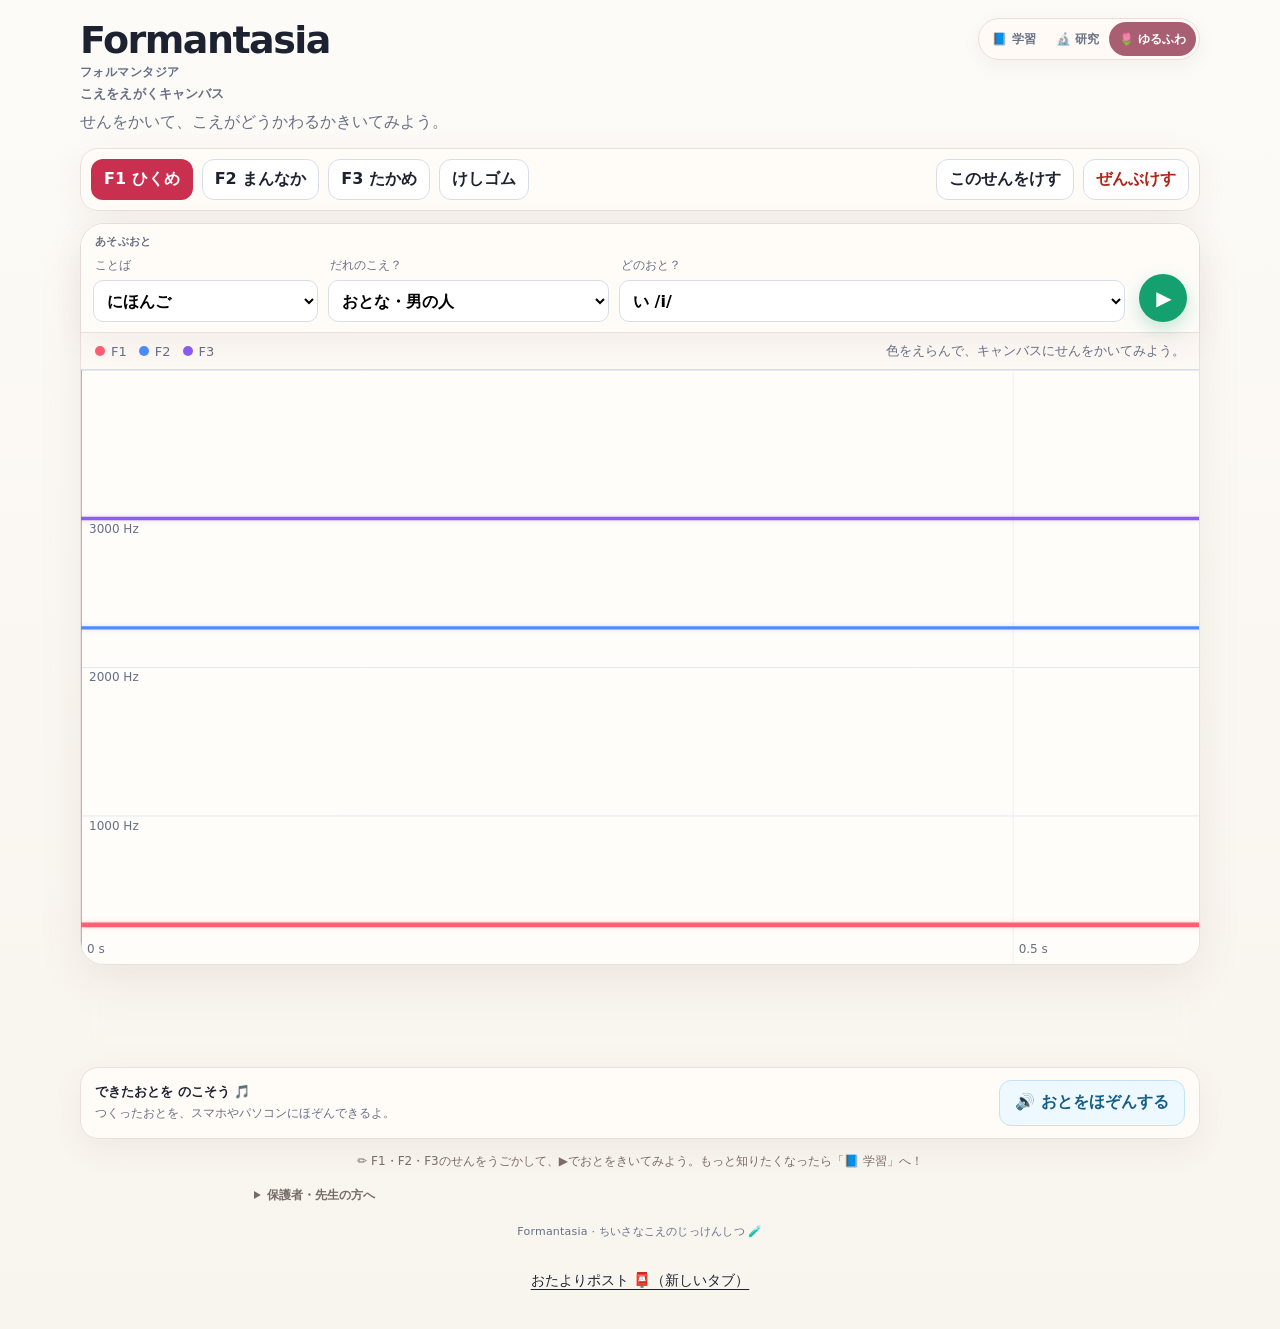
==== commit e5440165: "ui: put casual mode tab at right end after learning and research" ====
--- a/index.html
+++ b/index.html
@@ -634,9 +634,9 @@
     </div>
     <div class="header-actions">
       <div class="mode-switch" role="group" aria-label="表示モード">
-        <button id="casualModeBtn" class="mode-btn active" type="button" aria-pressed="true">🌷 ゆるふわ</button>
         <button id="learningModeBtn" class="mode-btn" type="button" aria-pressed="false">📘 学習</button>
         <button id="researchModeBtn" class="mode-btn" type="button" aria-pressed="false">🔬 研究</button>
+        <button id="casualModeBtn" class="mode-btn active" type="button" aria-pressed="true">🌷 ゆるふわ</button>
       </div>
     </div>
   </div>
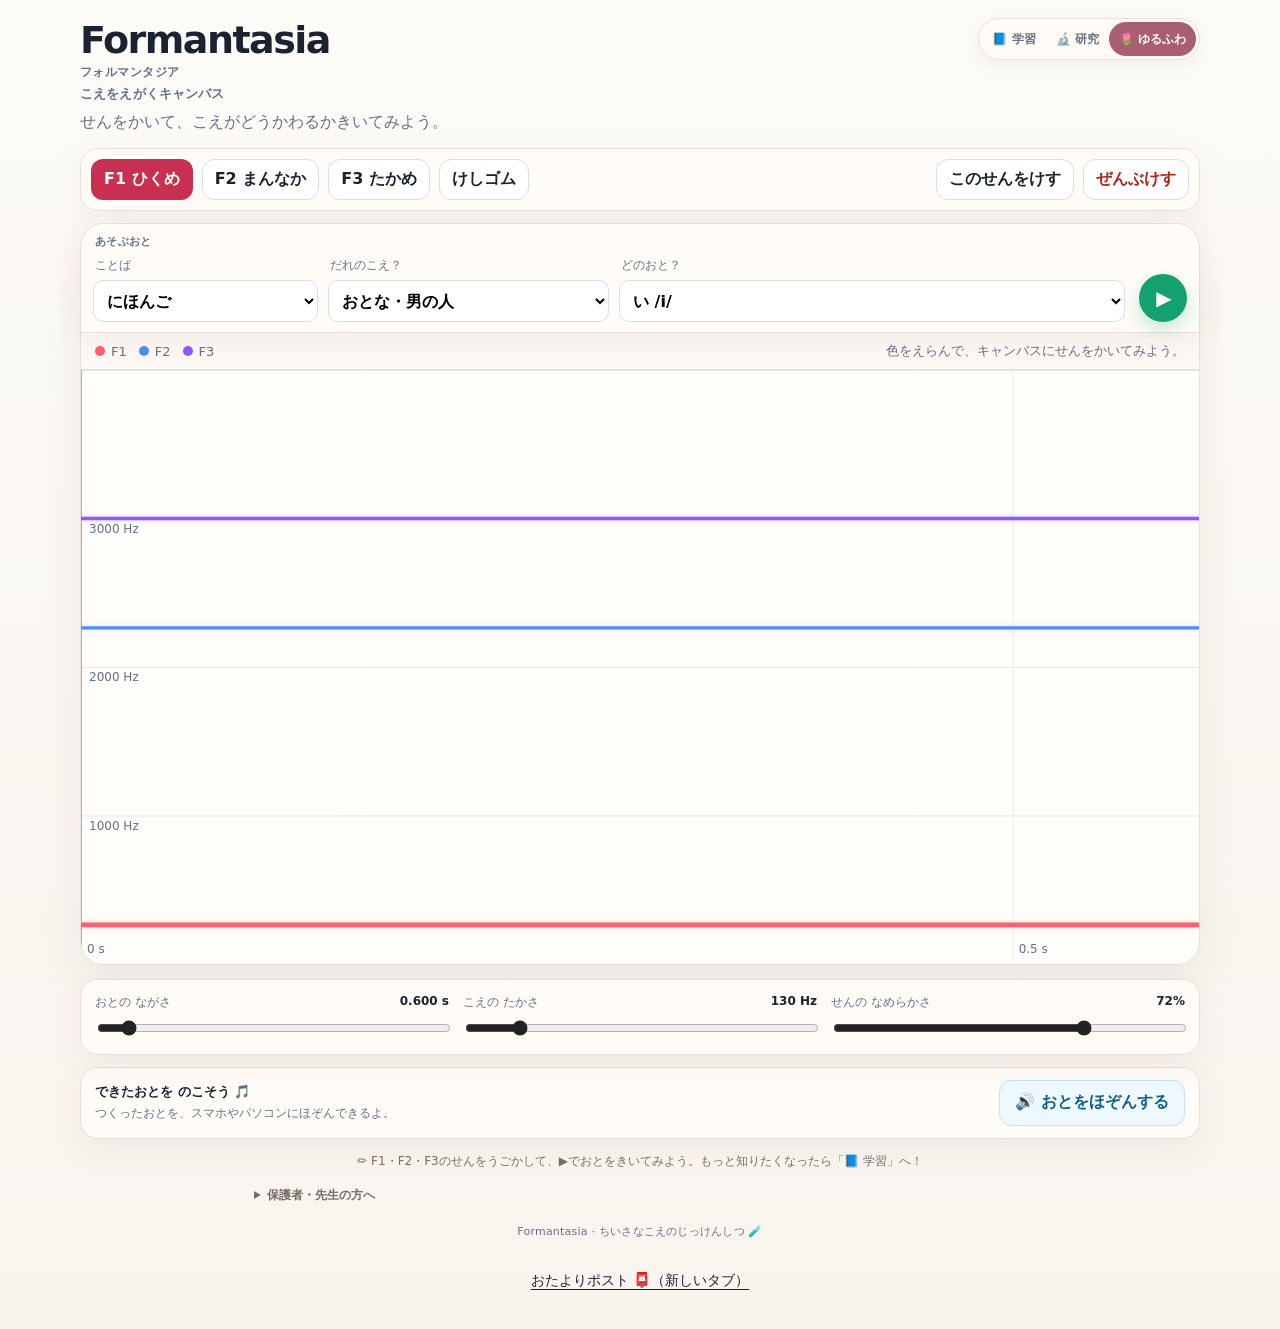
==== commit 3a11a1d7: "fix(xray): separate synthesis-filter valleys from vocal-tract claims and improve accessibility - Ren" ====
--- a/index.html
+++ b/index.html
@@ -554,7 +554,9 @@
   .spectrum-intro, .spectrum-caption { margin:3px 0 10px; color:#576273; font-size:12px; line-height:1.65; }
   .spectrum-toggles { display:flex; align-items:center; flex-wrap:wrap; gap:8px; margin:9px 0 11px; }
   .spectrum-toggle { display:inline-flex; gap:7px; align-items:center; padding:8px 11px; border:1px solid #d6dce6; border-radius:999px; background:white; font-size:12px; font-weight:700; cursor:pointer; color:#26334c; }
-  .spectrum-toggle:has(input:not(:checked)) { opacity:.6; }
+  /* Unchecked layers stay readable (WCAG 1.4.3); state is carried by the checkbox, dashed border and faded swatch. */
+  .spectrum-toggle:has(input:not(:checked)) { background:#f4f1ea; border-style:dashed; }
+  .spectrum-toggle:has(input:not(:checked)) .spectrum-swatch { opacity:.45; }
   .spectrum-toggle:focus-within { outline:2px solid #3b82c4; outline-offset:2px; }
   .spectrum-toggle input { width:16px; height:16px; margin:0; }
   #spectrumLayerSource { accent-color:#3175b8; }
@@ -568,10 +570,7 @@
   .spectrum-component-legend { display:flex; flex-wrap:wrap; gap:8px; font-size:11px; color:#48546a; }
   .spectrum-component-legend[hidden], .spectrum-caption[hidden] { display:none; }
   .spectrum-component-legend span { display:inline-flex; align-items:center; gap:4px; }
-  .spectrum-component-legend i { display:inline-block; width:16px; border-top:2px dashed; }
-  .spectrum-component-legend .f1 { border-color:#b94e68; }
-  .spectrum-component-legend .f2 { border-color:#4178be; }
-  .spectrum-component-legend .f3 { border-color:#7859ad; }
+  .spectrum-component-legend svg { display:block; overflow:visible; }
   .spectrum-swatch { display:inline-block; width:17px; height:0; border-top:3px solid; }
   .spectrum-swatch.source { border-top:2px dashed #3175b8; }
   .spectrum-swatch.filter { border-top-color:#ad761b; }
@@ -580,7 +579,7 @@
   canvas.spectrum-plot { display:block; position:static; inset:auto; width:100%; height:258px; touch-action:pan-y; }
   .spectrum-time-control { display:flex; align-items:center; gap:11px; margin-top:11px; font-size:12px; font-weight:700; color:#34425b; }
   .spectrum-time-control label { flex:0 0 auto; }
-  .spectrum-time-control input { flex:1; min-width:48px; accent-color:#6677ac; }
+  .spectrum-time-control input { flex:1; min-width:48px; height:24px; margin:0; accent-color:#6677ac; }
   .spectrum-time-control output { flex:0 0 51px; text-align:right; font-variant-numeric:tabular-nums; }
   .spectrum-values { margin:8px 0 0; font-size:12px; line-height:1.6; color:#34425b; font-variant-numeric:tabular-nums; }
   .spectrum-caption { margin:9px 0 0; }
@@ -609,6 +608,15 @@
   .spectrum-model-body .spectrum-note { color:#5a6476; font-size:12px; }
   .spectrum-model-body a { color:#185c96; text-decoration:underline; text-underline-offset:2px; }
   @media (max-width:600px) { .spectrum-model-details > summary { font-size:12px; } .spectrum-math { font-size:11px; padding:8px; } }
+  .spectrum-reading, .spectrum-predict { margin:12px 0 0; padding:10px 12px; border-radius:12px; font-size:13px; line-height:1.75; color:#34425b; }
+  .spectrum-reading { background:#f6f8fb; border:1px solid #e1e6ee; }
+  .spectrum-predict { background:#fbf8f1; border:1px solid #eadfc9; }
+  .spectrum-reading p, .spectrum-predict p { margin:0 0 6px; }
+  .spectrum-predict ol { margin:4px 0 6px; padding-left:1.4em; }
+  .spectrum-predict li { margin:4px 0; }
+  .spectrum-reading .spectrum-note, .spectrum-predict .spectrum-note { color:#5a6476; font-size:12px; }
+  .spectrum-answer > summary { cursor:pointer; padding:6px 0; font-weight:750; color:#34425b; }
+  .spectrum-answer > summary:focus-visible { outline:3px solid #347cba; outline-offset:3px; border-radius:4px; }
 
 </style>
 </head>
@@ -701,40 +709,62 @@
 
 
   <details id="spectrumLab" class="spectrum-lab learning-plus">
-    <summary>🔬 音のX線 <span class="spectrum-summary-sub">音源・共鳴・合成結果を重ねて観察</span></summary>
+    <summary>🔬 音のX線 <span class="spectrum-summary-sub">音源・合成フィルター・合成結果を重ねて観察</span></summary>
     <div class="spectrum-lab-body">
       <p class="spectrum-intro">同じ周波数軸で、倍音の位置とフィルターの働きをくらべよう。レイヤーは自由に切り替えられるよ。</p>
       <div class="spectrum-toggles" role="group" aria-label="グラフの表示・非表示">
         <label class="spectrum-toggle"><input id="spectrumLayerSource" type="checkbox" aria-controls="spectrumPlot" /><i class="spectrum-swatch source" aria-hidden="true"></i>音源の倍音</label>
-        <label class="spectrum-toggle"><input id="spectrumLayerFilter" type="checkbox" aria-controls="spectrumPlot" checked /><i class="spectrum-swatch filter" aria-hidden="true"></i>共鳴特性</label>
+        <label class="spectrum-toggle"><input id="spectrumLayerFilter" type="checkbox" aria-controls="spectrumPlot" checked /><i class="spectrum-swatch filter" aria-hidden="true"></i>合成フィルター特性</label>
         <label class="spectrum-toggle"><input id="spectrumLayerOutput" type="checkbox" aria-controls="spectrumPlot" checked /><i class="spectrum-swatch output" aria-hidden="true"></i>合成後の倍音</label>
       </div>
       <div class="spectrum-breakdown">
         <label class="spectrum-breakdown-toggle"><input id="spectrumLayerComponents" type="checkbox" aria-controls="spectrumPlot" />F1・F2・F3の内訳を重ねる</label>
-        <div class="spectrum-component-legend" id="spectrumComponentLegend" hidden aria-label="各フィルターの色と線種"><span><i class="f1" aria-hidden="true"></i>F1</span><span><i class="f2" aria-hidden="true"></i>F2</span><span><i class="f3" aria-hidden="true"></i>F3</span></div>
+        <div class="spectrum-component-legend" id="spectrumComponentLegend" hidden aria-label="各フィルターの色と線種"><span><svg width="22" height="6" aria-hidden="true"><line x1="0" y1="3" x2="22" y2="3" stroke="#b94e68" stroke-width="2" stroke-dasharray="10 4"/></svg>F1 長い破線</span><span><svg width="22" height="6" aria-hidden="true"><line x1="0" y1="3" x2="22" y2="3" stroke="#4178be" stroke-width="2" stroke-dasharray="8 3 2 3"/></svg>F2 一点鎖線</span><span><svg width="22" height="6" aria-hidden="true"><line x1="1" y1="3" x2="22" y2="3" stroke="#7859ad" stroke-width="2" stroke-linecap="round" stroke-dasharray="0.1 4.5"/></svg>F3 点線</span></div>
       </div>
       <div class="spectrum-plot-wrap">
-        <canvas id="spectrumPlot" class="spectrum-plot" role="img" aria-label="音源・共鳴特性・合成後の倍音を比較するスペクトル図"></canvas>
+        <canvas id="spectrumPlot" class="spectrum-plot" role="img" aria-label="音源の倍音・合成フィルター特性・合成後の倍音を比較するスペクトル図"></canvas>
       </div>
       <div class="spectrum-time-control">
         <label for="spectrumTime">観察する時刻</label>
-        <input id="spectrumTime" type="range" min="0" max="100" step="1" value="50" aria-label="スペクトルを観察する時間位置" />
+        <input id="spectrumTime" type="range" min="0" max="100" step="1" value="50" aria-valuetext="0.30秒" />
         <output id="spectrumTimeValue" for="spectrumTime">0.30 s</output>
       </div>
       <p class="spectrum-values" id="spectrumValues" aria-live="off">母音プリセットを選ぶか、F1〜F3を描いてみよう。</p>
-      <p class="spectrum-caption" id="spectrumBreakdownNote" hidden>淡い破線はF1・F2・F3の各フィルターの応答（分岐ごとのゲインを反映）。橙色は位相を含めて合成した応答なので、3本の曲線を高さだけ足したものではありません。</p>
-      <p class="spectrum-caption">計算による定常スペクトルの近似です（実測音声ではありません）。合成器と同じ3本の並列バンドパス応答を使い、音量エンベロープと時間変化中の過渡応答を省いています。縦軸は音源の第1倍音を0 dBとした相対値です。</p>
+      <p class="spectrum-caption" id="spectrumBreakdownNote" hidden>F1・F2・F3の各フィルター単独の応答（分岐ごとのゲインを反映）を、線種を変えて重ねています。橙色は位相を含めて合成した応答なので、3本の曲線を高さだけ足したものではありません。</p>
+      <p class="spectrum-caption">計算による定常スペクトルの近似です（録音した声の分析ではありません）。合成器と同じ3本の並列バンドパスフィルターを使い、音量エンベロープと時間変化中の過渡応答は省いています。青・緑の棒は「音源の第1倍音＝0 dB」とした相対レベル、橙の線はフィルターの増幅率（dB）です。</p>
+
+      <div class="spectrum-reading learning-only" id="spectrumReadingGuide">
+        <p><strong>グラフの読み方：</strong>同じ周波数の位置で、<strong>緑の棒の高さ ＝ 青の棒の高さ ＋ 橙の線の高さ</strong>（どれもdB）。dBでは「何倍になるか」を足し算で表せるからだよ。「音源の倍音」をONにして確かめてみよう。</p>
+        <p class="spectrum-note">この目盛りは、音源のいちばん低い倍音を0 dBにそろえた<strong>相対値</strong>。実際に再生される音には、ほかの音量調整（一定の倍率）や、始まり・終わりのフェードも加わるので、音の大きさそのものではないよ。−60 dBより小さい部分は描いていません。</p>
+      </div>
+
+      <div class="spectrum-predict learning-only" id="spectrumPrediction">
+        <p><strong>🔎 予想してから確かめよう</strong></p>
+        <ol>
+          <li>母音を「あ」にして、F1とF2のあいだの谷を見よう。次に「い」に変えたら、この谷は<strong>深くなる？ 浅くなる？</strong>（英語の /ɑ/ と /i/ でも試せるよ）</li>
+          <li>「F1・F2・F3の内訳を重ねる」をONにする前に予想しよう。F1とF2のあいだの深い谷は、どの線とどの線が<strong>交わる近く</strong>にできるかな？</li>
+        </ol>
+        <details class="spectrum-answer">
+          <summary>答え合わせ</summary>
+          <p>1. 「い」のほうがずっと深くなる。「い」はF1とF2が大きく離れていて、そのあいだでは両方のフィルターがもともと弱いうえに、出てくる波の向きがほぼ正反対になるからだよ（下の「レモン形の谷」の説明も読んでね）。</p>
+          <p>2. F1（長い破線）とF2（一点鎖線）が交わる近く。2つの強さが同じくらいで向きが逆だと、足したときにいちばん打ち消し合うんだ。</p>
+          <p class="spectrum-note">もっと試すなら：帯域幅モードを「Manual Q」にして、Qを小さくすると谷はどうなるかな？</p>
+        </details>
+      </div>
 
       <details class="spectrum-model-details learning-only" id="spectrumLearningExplanation">
-        <summary>🛝 どうして「レモン」の谷ができるの？</summary>
+        <summary>🛝 フォルマントのあいだの深い谷（「レモン形の谷」）はどうしてできるの？</summary>
         <div class="spectrum-model-body">
+          <p>橙色の線が、山と山のあいだで両側からすぼまるように深く落ちこむところを、この解説では<strong>「レモン形の谷」</strong>と呼ぶよ（とがった先がレモンのはしに似ているから）。</p>
           <ol>
-            <li>ブランコは押すのをやめても、直前の運動の影響で動き続けるね。フィルターも、過去の入力や出力の影響を受けながら音を出している。</li>
-            <li>そのため、同じ周波数でも、F1・F2・F3のフィルターを通った波はそれぞれ違うタイミング（位相）になることがある。</li>
-            <li>3つの波を合わせると、ある周波数では強め合い、別の周波数では打ち消し合う。これが橙色の曲線に深い谷ができる理由のひとつだよ。</li>
+            <li>ブランコには、自然にゆれやすい速さがあるね。F1・F2・F3のフィルターにも、それぞれ通しやすい周波数（中心周波数）がある。</li>
+            <li>ブランコを自然なゆれより<strong>ゆっくり</strong>押すと押す手とそろって動き、<strong>速く</strong>押すと押す手と逆向きに動きやすい。フィルターも同じように、中心より<strong>低い</strong>音と<strong>高い</strong>音とでは、出てくる波のタイミング（<strong>位相</strong>）のずれ方が反対になる。</li>
+            <li>F1とF2のあいだの音は、F1のフィルターにとっては「高い音」、F2のフィルターにとっては「低い音」。だから2つのフィルターから出てくる波は<strong>ほぼ逆向き</strong>になる。</li>
+            <li>このアプリは3つのフィルターの出力を<strong>足し合わせて</strong>音を作る（並列型）。逆向きの波を足すと打ち消し合い、2つの強さが同じくらいの所ではとても小さくなる。これがレモン形の谷だよ。</li>
           </ol>
-          <p>「F1・F2・F3の内訳を重ねる」をONにしてみよう。ピンク・青・紫の線はそれぞれのフィルターの<strong>強さ</strong>、橙色の線は<strong>位相も考えて合成した結果</strong>なんや。</p>
-          <p class="spectrum-note">※ すべての谷が打ち消し合いだけでできるわけではなく、各フィルターがその周波数を通しにくい影響もあるよ。また、この形はアプリの合成モデルの特性で、人間の声道の実測値ではありません。</p>
+          <p>「F1・F2・F3の内訳を重ねる」をONにすると、3本の線でそれぞれのフィルターの<strong>強さだけ</strong>が見えるよ。橙色は<strong>位相（向き）も考えて足した結果</strong>だから、谷は3本の線のどれよりも深くなることがある。もともと谷のあたりは、どのフィルターも通しにくい周波数でもあるので、谷の深さは「打ち消し合い」と「もともと弱い」の両方で決まるよ。</p>
+          <h3>人の声との関係</h3>
+          <p>このレモン形の深い谷は、<strong>3つのフィルターを並列に足す</strong>というこのアプリの作り方によって強く出る性質だよ。人の声でも、鼻にかかった母音（鼻音化）などでは「反共鳴」とよばれる谷ができることがある。でも、このアプリの深い谷を、一般的な声道の性質と同じものだと考えないでね。自分の声をPraatなどで分析して、谷の形を比べてみるのもおすすめ。</p>
         </div>
       </details>
 
@@ -773,10 +803,19 @@
 固定パラメータ時の合成器本体:
 H_source→sum(z) = 0.32 × H_sum(z)</pre>
           <p>橙色の線は <code>20 log10(|H_sum(e^(jω))|)</code> を示す。各分岐の薄い破線は <code>20 log10(|0.62 × gₖ × Hₖ(e^(jω))|)</code> を示す。各分岐の<strong>振幅だけを足した曲線ではない</strong>。</p>
-          <h3>5. Q・時間変化と表示上の限界</h3>
-          <p><strong>Manual Q</strong> では各分岐のQをスライダーの値に設定。<strong>Empirical bandwidth</strong> ではアプリに収録した帯域幅 B と対応する中心周波数から <code>Q = clamp(f_c / B, 0.2, 80)</code> を計算する。実際の合成処理は、F1〜F3の描画軌跡を平滑化し、<strong>220区間</strong>の <code>linearRampToValueAtTime</code> でフィルター中心周波数とQを時間変化させる。中心周波数は <code>80 Hz</code> 以上、<code>min(maxHz, F_s/2 - 200 Hz)</code> 以下に制限する。</p>
+          <h3>5. 表示の正規化（青・緑・橙の関係）</h3>
+          <pre class="spectrum-math" aria-label="倍音レベルの表示式">ω_k = 2π k F0 / F_s
+      (k = 1, 2, … ;  k F0 ≤ maxHz)
+L_src(k) = −20 log10(k)  [dB re 第1倍音]
+L_out(k) = L_src(k)
+         + 20 log10|H_sum(e^(jω_k))|</pre>
+          <p>音源レベルはのこぎり波の倍音振幅比 1/k による（2026-10-28、Chromium で合成音の定常部をDFTし、表示値と0.01 dB以内で一致することを確認）。共通の定数倍 <code>20 log10(0.32 × 0.75) ≈ −12.4 dB</code>（source gain × master 持続部）と attack/release のエンベロープは表示から除いている。したがって緑の高さは同じ周波数で青と橙の dB 和に等しいが、出力の絶対レベル（dBFS）ではない。表示範囲は −60〜+3 dB で、−60 dB 未満は描画しない。</p>
+          <h3>6. 並列構成による谷と反共鳴</h3>
+          <p>3分岐を同符号で加算するため、隣接する中心周波数 f_k &lt; f_(k+1) のあいだでは、分岐 k の位相は −90°、分岐 k+1 の位相は +90° に近づく。両者の振幅が近い周波数で <code>H_sum</code> は深い極小（零点に近い谷）をとる。全極（カスケード）型の声道モデルは z = 0 以外に零点をもたないため、この谷はモデル構成に由来する。一方、実音声でも鼻腔との結合などにより反共鳴（零点）は生じうる。したがって要点は谷の有無ではなく、本アプリの並列構成による深い谷を、口母音の一般的な声道特性と同一視しないことである。</p>
+          <h3>7. Q・時間変化と表示上の限界</h3>
+          <p><strong>Manual Q</strong> では各分岐のQをスライダーの値に設定。<strong>Empirical bandwidth</strong> ではアプリに収録した帯域幅 B と対応する中心周波数から <code>Q = clamp(f_c / B, 0.2, 80)</code> を計算する。実際の合成処理は、F1〜F3の描画軌跡を平滑化し、<strong>220区間</strong>の <code>linearRampToValueAtTime</code> でフィルター中心周波数とQを時間変化させる。中心周波数は <code>80 Hz</code> 以上、<code>min(maxHz, F_s/2 - 200 Hz)</code> 以下に制限する。グラフの計算はこの周波数制限を適用していないため、80 Hz 未満を描いた場合のみ合成音と差が生じうる。</p>
           <p>master gain は冒頭と末尾で指数変化し、持続部は <code>0.75</code>。この時変系を単一の時間不変伝達関数で完全に記述することはできない。「音のX線」は選択時刻のパラメータを固定した<strong>定常近似</strong>であり、過渡応答・attack/release・実録音・声道の物理形状を直接示すものではない。再生していないときのグラフ計算は <code>F_s = 48000 Hz</code> を仮定し、再生中は AudioContext の値を使用するため、実環境で差が生じうる。</p>
-          <p class="spectrum-note">出典：<a href="https://www.w3.org/TR/webaudio/#BiquadFilterNode" target="_blank" rel="noopener noreferrer">W3C Web Audio API — BiquadFilterNode</a>。実装：<a href="https://github.com/daddyboubakiki-stack/FormantCanvas/blob/feat/spectrum-layer-xray-20261028/index.html" target="_blank" rel="noopener noreferrer">scheduleSynthesis / spectrumBandpassResponse（GitHub）</a>。ここに記した係数はWeb Audioの定義、固定ゲイン・接続・更新方法は本アプリの実装に対応する。</p>
+          <p class="spectrum-note">出典：<a href="https://www.w3.org/TR/webaudio/#BiquadFilterNode" target="_blank" rel="noopener noreferrer">W3C Web Audio API — BiquadFilterNode</a>。実装：<a href="https://github.com/daddyboubakiki-stack/FormantCanvas/blob/main/index.html" target="_blank" rel="noopener noreferrer">scheduleSynthesis / spectrumBandpassResponse（GitHub）</a>。ここに記した係数はWeb Audioの定義、固定ゲイン・接続・更新方法は本アプリの実装に対応する。</p>
         </div>
       </details>
     </div>
@@ -1883,6 +1922,7 @@
     const t=playback?clamp(playCursorT,0,duration()):duration()*frac;
     if(playback) spectrumTime.value=String(Math.round(t/duration()*100));
     spectrumTimeValue.textContent=t.toFixed(2)+' s';
+    spectrumTime.setAttribute('aria-valuetext',t.toFixed(2)+'秒');
     spectrumComponentLegend.hidden=!spectrumLayers.components.checked;
     spectrumBreakdownNote.hidden=!spectrumLayers.components.checked;
     const defs=spectrumDefinitionsAt(t);
@@ -1924,7 +1964,10 @@
     ctx.fillText('相対レベル (dB)',left,13);
     ctx.textAlign='right';ctx.fillText('周波数 (Hz)',width-right,height-8);
 
-    if(!valid) return;
+    if(!valid){
+      canvas.setAttribute('aria-label','スペクトル図：F1・F2・F3の軌跡がまだないため、グラフは空です。');
+      return;
+    }
     const sampleRate=audio?.ctx?.sampleRate || 48000;
     const harmonics=[];
     const f0=Number(f0El.value);
@@ -1940,10 +1983,12 @@
       ctx.setLineDash([]);
     }
     if(spectrumLayers.components.checked){
-      const shades={F1:'rgba(185,78,104,.65)',F2:'rgba(65,120,190,.65)',F3:'rgba(120,89,173,.65)'};
-      ctx.lineWidth=1.5;ctx.setLineDash([4,4]);
+      // Solid colours keep >=3:1 contrast; the dash pattern, not hue alone, identifies each formant.
+      const shades={F1:'#b94e68',F2:'#4178be',F3:'#7859ad'};
+      const dashes={F1:[10,4],F2:[8,3,2,3],F3:[0.1,4.5]};
+      ctx.lineWidth=1.6;
       for(const def of defs){
-        ctx.strokeStyle=shades[def.name];
+        ctx.strokeStyle=shades[def.name];ctx.setLineDash(dashes[def.name]);ctx.lineCap=def.name==='F3'?'round':'butt';
         ctx.beginPath();
         const steps=Math.max(120,Math.ceil(pw));
         for(let i=0;i<=steps;i++){
@@ -1953,7 +1998,7 @@
         }
         ctx.stroke();
       }
-      ctx.setLineDash([]);
+      ctx.setLineDash([]);ctx.lineCap='butt';
     }
     if(spectrumLayers.filter.checked){
       ctx.strokeStyle='rgba(173,118,27,.27)';ctx.lineWidth=1;ctx.setLineDash([4,4]);
@@ -1978,7 +2023,25 @@
         ctx.beginPath();ctx.moveTo(x(h.hz),y(-60));ctx.lineTo(x(h.hz),y(h.outputDb));ctx.stroke();
       }
     }
-    canvas.setAttribute('aria-label','F0 '+Math.round(f0)+' Hz、'+defs.map(d=>d.name+' '+Math.round(d.hz)+' Hz').join('、')+'。音源・フィルター・出力の相対スペクトル図。'+(spectrumLayers.components.checked?'F1・F2・F3各フィルターの内訳を淡い破線で表示中。':''));
+    // Text alternative: the features a sighted learner reads from the plot (valleys, strongest output harmonic).
+    const valleys=[];
+    for(let k=0;k<defs.length-1;k++){
+      const lo=Math.min(defs[k].hz,defs[k+1].hz),hi=Math.max(defs[k].hz,defs[k+1].hz);
+      let best=null;
+      for(let i=1;i<200;i++){
+        const freq=lo+(hi-lo)*i/200;
+        const level=dB(spectrumParallelResponse(freq,defs,sampleRate));
+        if(!best || level<best.level) best={freq,level};
+      }
+      if(best) valleys.push(defs[k].name+'と'+defs[k+1].name+'のあいだ 約'+Math.round(best.freq)+' Hz（'+Math.round(best.level)+' dB）');
+    }
+    const strongest=harmonics.reduce((a,h)=>(!a || h.outputDb>a.outputDb)?h:a,null);
+    const shown=[['source','音源の倍音'],['filter','合成フィルター特性'],['output','合成後の倍音'],['components','F1・F2・F3の内訳']]
+      .filter(([key])=>spectrumLayers[key].checked).map(([,label])=>label);
+    canvas.setAttribute('aria-label','スペクトル図（'+t.toFixed(2)+'秒時点）。F0 '+Math.round(f0)+' Hz、'+defs.map(d=>d.name+' '+Math.round(d.hz)+' Hz').join('、')+'。'
+      +'合成フィルター特性の深い谷：'+valleys.join('、')+'。'
+      +(strongest?'合成後にいちばん強い倍音：第'+strongest.n+'倍音（'+Math.round(strongest.hz)+' Hz）。':'')
+      +'表示中：'+(shown.length?shown.join('・'):'なし')+'。');
   }
   spectrumLab.addEventListener('toggle',()=>requestAnimationFrame(renderSpectrumLab));
   spectrumTime.addEventListener('input',renderSpectrumLab);
